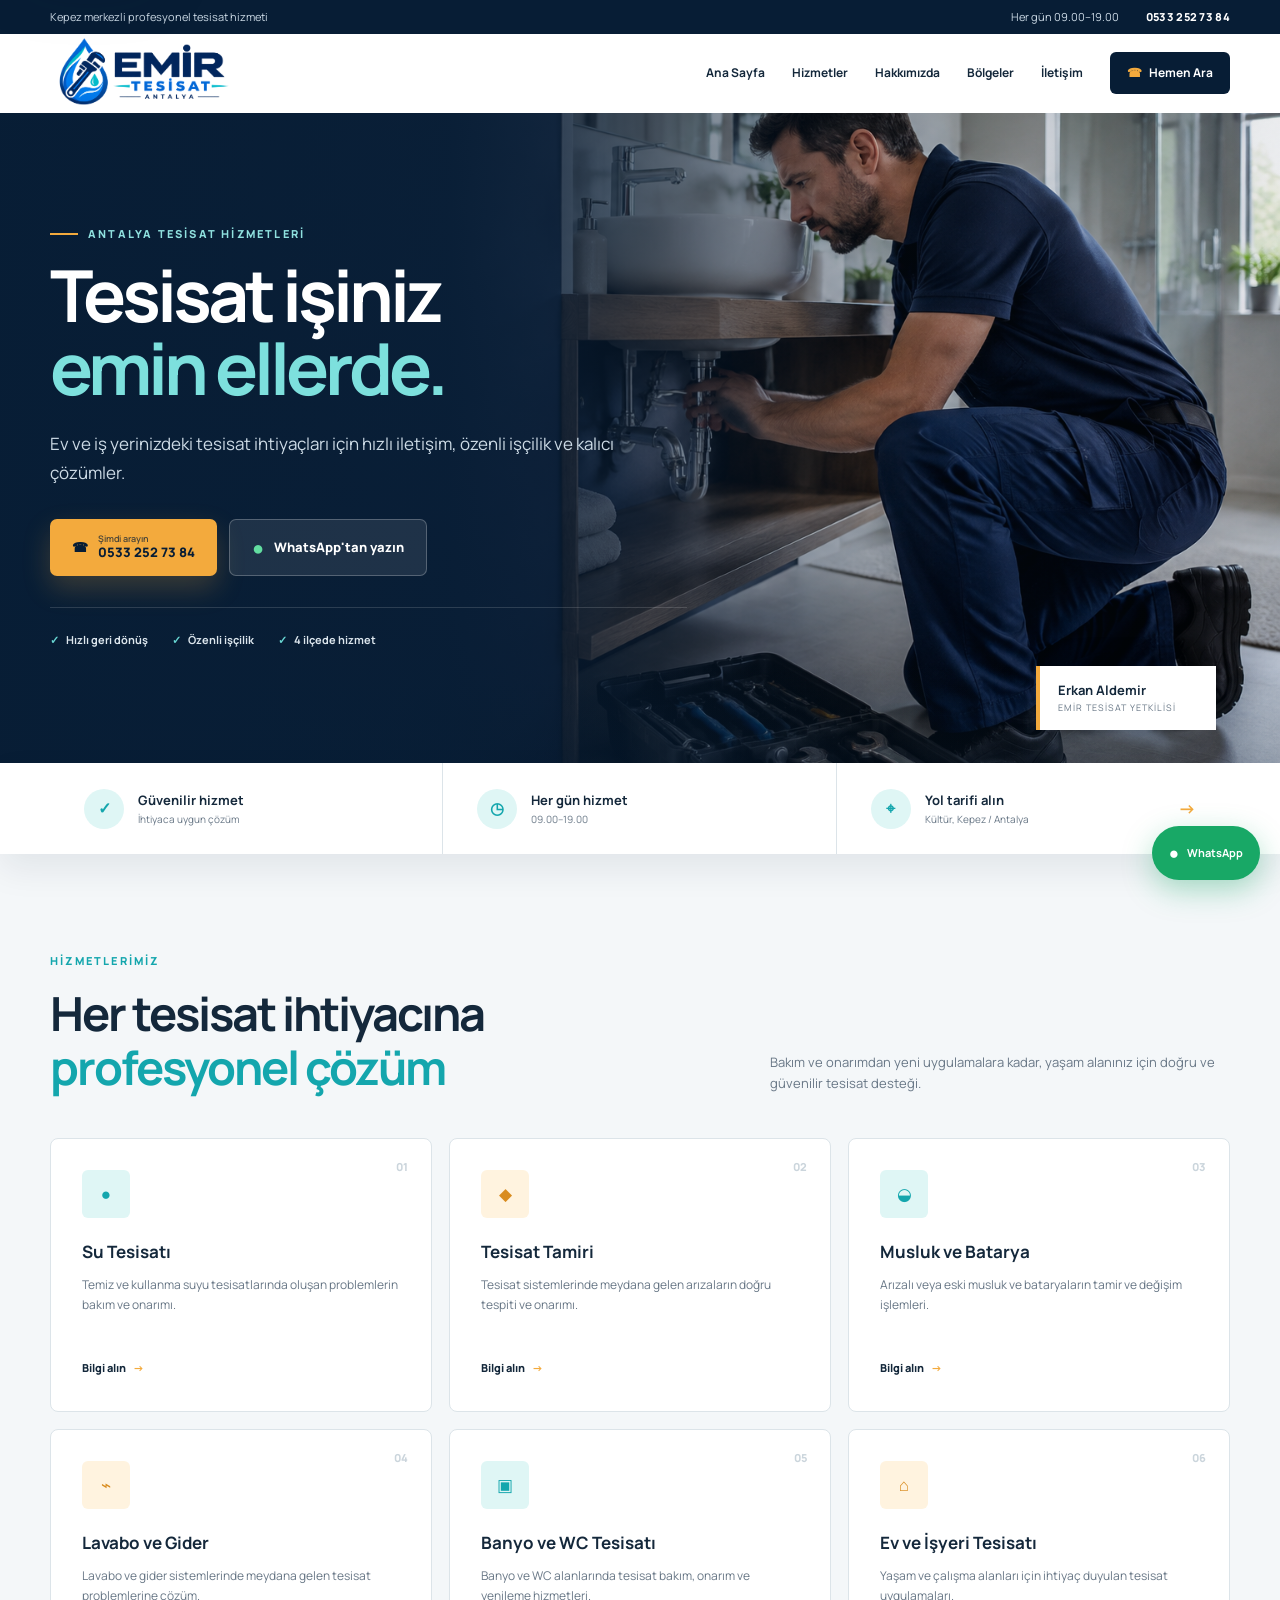
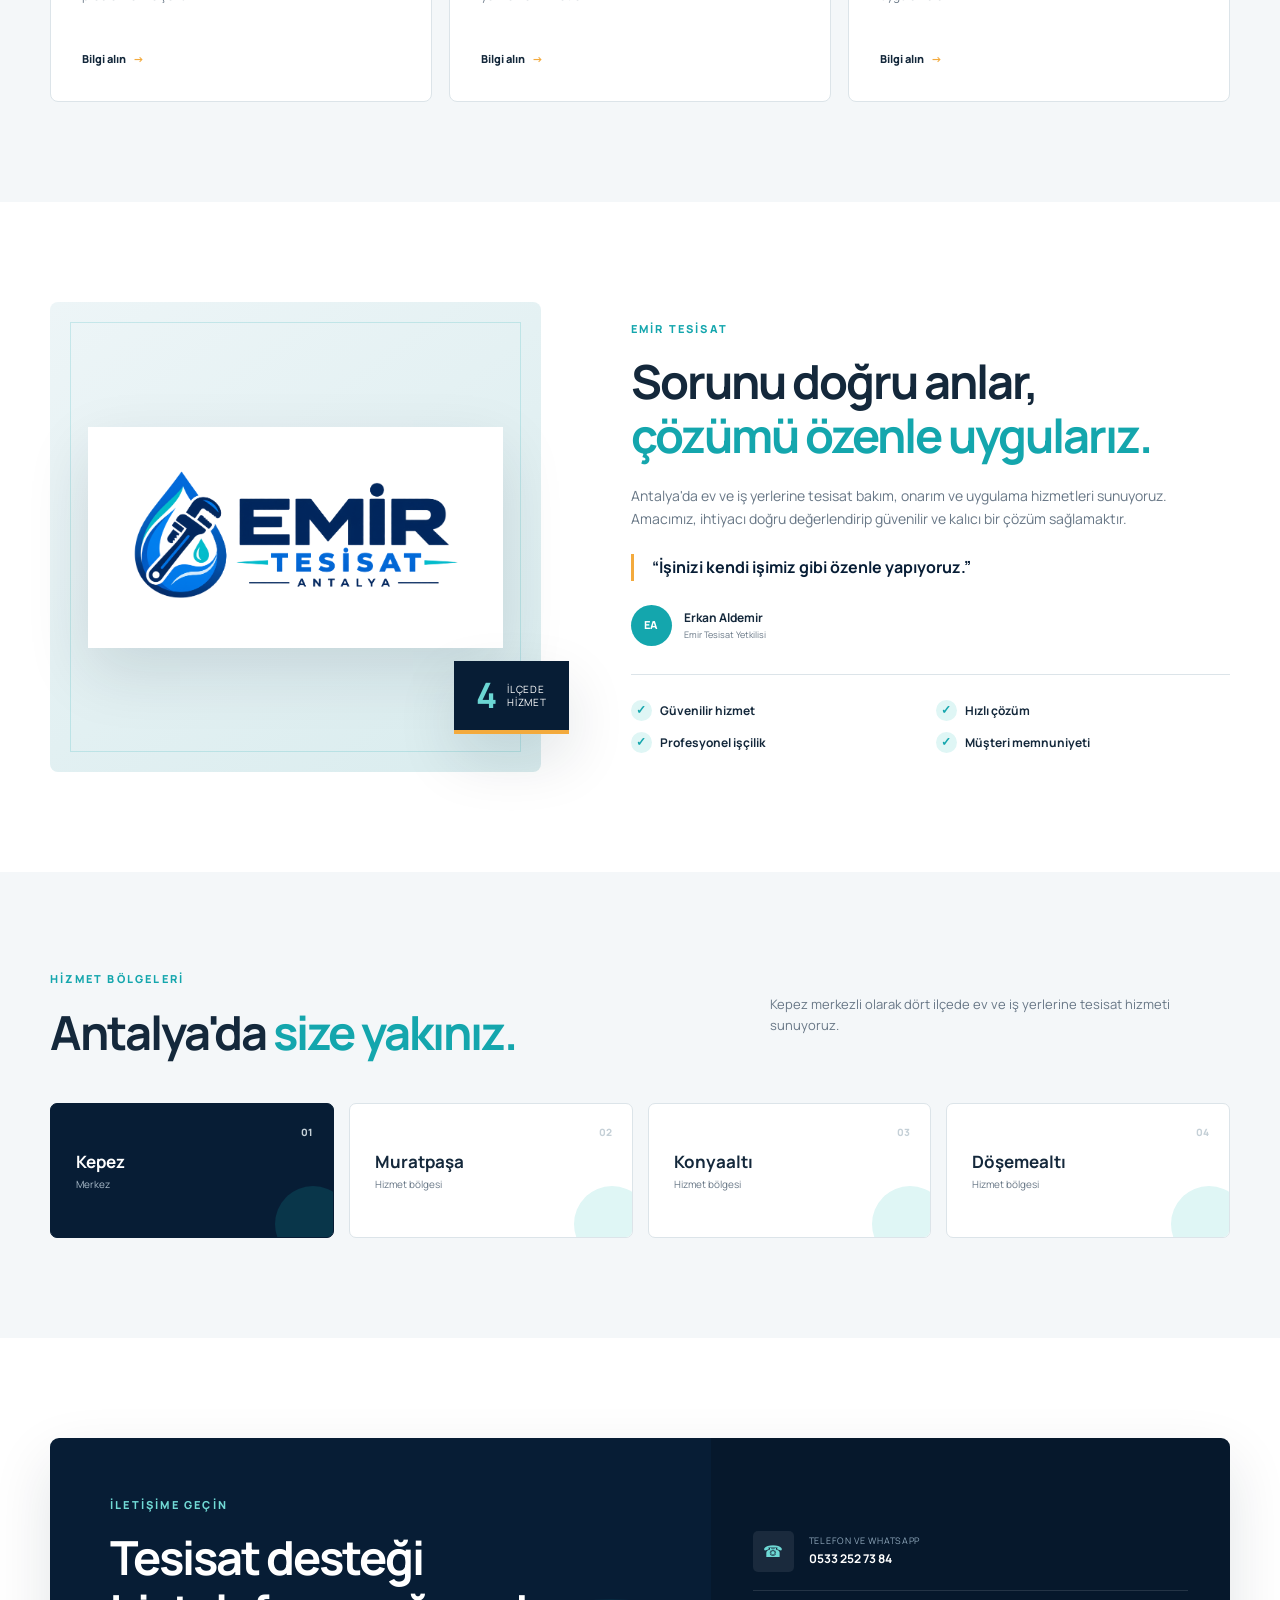
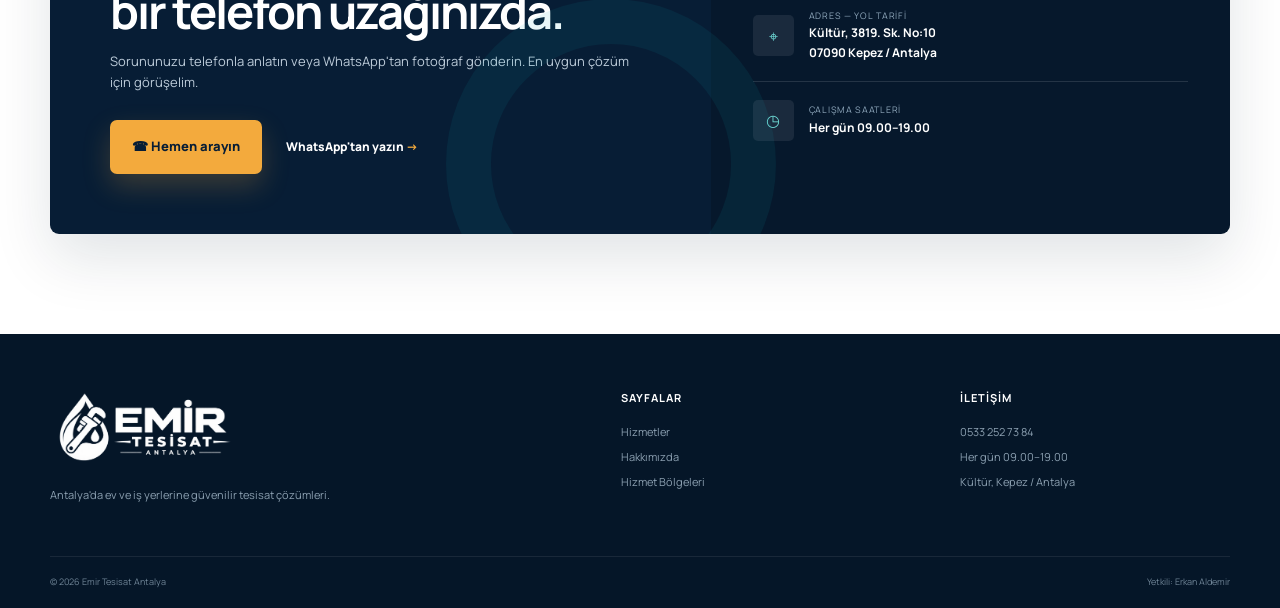
==== index.html @ c70af462 "Emir Tesisat sitesini profesyonel olarak yeniden tasarla" ====
<!doctype html>
<html lang="tr">
<head>
  <meta charset="utf-8">
  <meta name="viewport" content="width=device-width, initial-scale=1">
  <meta name="description" content="Emir Tesisat Antalya; Kepez, Muratpaşa, Konyaaltı ve Döşemealtı'nda su tesisatı, musluk, lavabo, gider, banyo ve WC tesisatı bakım ve onarım hizmetleri sunar.">
  <meta name="author" content="Erkan Aldemir">
  <meta name="theme-color" content="#071d35">
  <meta name="robots" content="index, follow">
  <meta property="og:type" content="website">
  <meta property="og:locale" content="tr_TR">
  <meta property="og:title" content="Emir Tesisat Antalya | Profesyonel Tesisat Hizmeti">
  <meta property="og:description" content="Antalya'da ev ve iş yerleri için güvenilir tesisat bakım ve onarım hizmetleri. Her gün 09.00–19.00.">
  <meta property="og:image" content="assets/emir-tesisat-hero.png">
  <meta property="og:image:alt" content="Lavabo tesisatını kontrol eden profesyonel tesisat ustası">
  <title>Antalya Tesisatçı | Emir Tesisat — Erkan Aldemir</title>
  <link rel="icon" href="assets/emir-tesisat-logo.png" type="image/png">
  <link rel="preconnect" href="https://fonts.googleapis.com">
  <link rel="preconnect" href="https://fonts.gstatic.com" crossorigin>
  <link href="https://fonts.googleapis.com/css2?family=Manrope:wght@400;500;600;700;800&amp;display=swap" rel="stylesheet">
  <link rel="stylesheet" href="style.css">
  <script type="application/ld+json">
  {
    "@context": "https://schema.org",
    "@type": "Plumber",
    "name": "Emir Tesisat Antalya",
    "image": "assets/emir-tesisat-hero.png",
    "description": "Antalya'da ev ve iş yerleri için su tesisatı bakım, onarım ve uygulama hizmetleri.",
    "telephone": "+905332527384",
    "founder": {"@type": "Person", "name": "Erkan Aldemir"},
    "address": {
      "@type": "PostalAddress",
      "streetAddress": "Kültür, 3819. Sk. No:10",
      "postalCode": "07090",
      "addressLocality": "Kepez",
      "addressRegion": "Antalya",
      "addressCountry": "TR"
    },
    "openingHoursSpecification": [{
      "@type": "OpeningHoursSpecification",
      "dayOfWeek": ["Monday", "Tuesday", "Wednesday", "Thursday", "Friday", "Saturday", "Sunday"],
      "opens": "09:00",
      "closes": "19:00"
    }],
    "areaServed": ["Kepez", "Muratpaşa", "Konyaaltı", "Döşemealtı"],
    "priceRange": "₺₺"
  }
  </script>
</head>
<body>
  <a class="skip-link" href="#main-content">Ana içeriğe geç</a>

  <header class="site-header" id="site-header">
    <div class="topbar">
      <div class="container topbar-inner">
        <span>Kepez merkezli profesyonel tesisat hizmeti</span>
        <div><span>Her gün 09.00–19.00</span><a href="tel:+905332527384" aria-label="Emir Tesisat'ı ara: 0533 252 73 84">0533 252 73 84</a></div>
      </div>
    </div>
    <div class="container nav-row">
      <a href="#anasayfa" class="brand" aria-label="Emir Tesisat Antalya ana sayfa">
        <img src="assets/emir-tesisat-logo.png" width="1920" height="800" alt="Emir Tesisat Antalya">
      </a>
      <button class="menu-toggle" type="button" aria-expanded="false" aria-controls="main-menu">
        <span class="sr-only">Menüyü aç</span><i></i><i></i><i></i>
      </button>
      <nav id="main-menu" class="nav" aria-label="Ana menü">
        <a href="#anasayfa">Ana Sayfa</a><a href="#hizmetler">Hizmetler</a><a href="#hakkimizda">Hakkımızda</a><a href="#bolgeler">Bölgeler</a><a href="#iletisim">İletişim</a>
        <a class="nav-cta" href="tel:+905332527384"><span aria-hidden="true">☎</span> Hemen Ara</a>
      </nav>
    </div>
  </header>

  <main id="main-content">
    <section class="hero" id="anasayfa" aria-labelledby="hero-title">
      <div class="hero-media" aria-hidden="true"></div>
      <div class="container hero-inner">
        <div class="hero-copy">
          <p class="eyebrow"><span></span> Antalya tesisat hizmetleri</p>
          <h1 id="hero-title">Tesisat işiniz<br><em>emin ellerde.</em></h1>
          <p class="lead">Ev ve iş yerinizdeki tesisat ihtiyaçları için hızlı iletişim, özenli işçilik ve kalıcı çözümler.</p>
          <div class="hero-actions">
            <a class="button primary" href="tel:+905332527384"><span aria-hidden="true">☎</span><span><small>Şimdi arayın</small>0533 252 73 84</span></a>
            <a class="button secondary" href="https://wa.me/905332527384?text=Merhaba%20Emir%20Tesisat%2C%20hizmet%20almak%20istiyorum." target="_blank" rel="noopener"><span class="wa-mark" aria-hidden="true">●</span> WhatsApp'tan yazın</a>
          </div>
          <ul class="hero-points" aria-label="Hizmet özellikleri"><li>Hızlı geri dönüş</li><li>Özenli işçilik</li><li>4 ilçede hizmet</li></ul>
        </div>
      </div>
      <div class="hero-signature"><strong>Erkan Aldemir</strong><span>Emir Tesisat Yetkilisi</span></div>
    </section>

    <section class="trust-strip" aria-label="Hızlı iletişim bilgileri">
      <div class="container trust-grid">
        <div><span class="info-icon" aria-hidden="true">✓</span><p><strong>Güvenilir hizmet</strong><small>İhtiyaca uygun çözüm</small></p></div>
        <div><span class="info-icon" aria-hidden="true">◷</span><p><strong>Her gün hizmet</strong><small>09.00–19.00</small></p></div>
        <a href="https://www.google.com/maps/dir/?api=1&amp;destination=K%C3%BClt%C3%BCr%2C%203819.%20Sk.%20No%3A10%2C%2007090%20Kepez%2FAntalya" target="_blank" rel="noopener" aria-label="Emir Tesisat için Google Haritalar'da yol tarifi al"><span class="info-icon" aria-hidden="true">⌖</span><p><strong>Yol tarifi alın</strong><small>Kültür, Kepez / Antalya</small></p><b aria-hidden="true">→</b></a>
      </div>
    </section>

    <section class="section services" id="hizmetler" aria-labelledby="services-title">
      <div class="container">
        <div class="section-heading"><div><p class="kicker">Hizmetlerimiz</p><h2 id="services-title">Her tesisat ihtiyacına<br><span>profesyonel çözüm</span></h2></div><p>Bakım ve onarımdan yeni uygulamalara kadar, yaşam alanınız için doğru ve güvenilir tesisat desteği.</p></div>
        <div class="service-grid">
          <article><span class="service-no">01</span><div class="service-icon" aria-hidden="true">●</div><h3>Su Tesisatı</h3><p>Temiz ve kullanma suyu tesisatlarında oluşan problemlerin bakım ve onarımı.</p><a href="tel:+905332527384" aria-label="Su tesisatı için bilgi alın">Bilgi alın <span>→</span></a></article>
          <article><span class="service-no">02</span><div class="service-icon tool" aria-hidden="true">◆</div><h3>Tesisat Tamiri</h3><p>Tesisat sistemlerinde meydana gelen arızaların doğru tespiti ve onarımı.</p><a href="tel:+905332527384" aria-label="Tesisat tamiri için bilgi alın">Bilgi alın <span>→</span></a></article>
          <article><span class="service-no">03</span><div class="service-icon" aria-hidden="true">◒</div><h3>Musluk ve Batarya</h3><p>Arızalı veya eski musluk ve bataryaların tamir ve değişim işlemleri.</p><a href="tel:+905332527384" aria-label="Musluk ve batarya için bilgi alın">Bilgi alın <span>→</span></a></article>
          <article><span class="service-no">04</span><div class="service-icon tool" aria-hidden="true">⌁</div><h3>Lavabo ve Gider</h3><p>Lavabo ve gider sistemlerinde meydana gelen tesisat problemlerine çözüm.</p><a href="tel:+905332527384" aria-label="Lavabo ve gider için bilgi alın">Bilgi alın <span>→</span></a></article>
          <article><span class="service-no">05</span><div class="service-icon" aria-hidden="true">▣</div><h3>Banyo ve WC Tesisatı</h3><p>Banyo ve WC alanlarında tesisat bakım, onarım ve yenileme hizmetleri.</p><a href="tel:+905332527384" aria-label="Banyo ve WC tesisatı için bilgi alın">Bilgi alın <span>→</span></a></article>
          <article><span class="service-no">06</span><div class="service-icon tool" aria-hidden="true">⌂</div><h3>Ev ve İşyeri Tesisatı</h3><p>Yaşam ve çalışma alanları için ihtiyaç duyulan tesisat uygulamaları.</p><a href="tel:+905332527384" aria-label="Ev ve işyeri tesisatı için bilgi alın">Bilgi alın <span>→</span></a></article>
        </div>
      </div>
    </section>

    <section class="section about" id="hakkimizda" aria-labelledby="about-title">
      <div class="container about-grid">
        <div class="about-visual"><div class="logo-panel"><img src="assets/emir-tesisat-logo.png" width="1920" height="800" alt="Emir Tesisat Antalya logosu"></div><div class="experience-card"><strong>4</strong><span>ilçede<br>hizmet</span></div></div>
        <div class="about-copy"><p class="kicker">Emir Tesisat</p><h2 id="about-title">Sorunu doğru anlar,<br><span>çözümü özenle uygularız.</span></h2><p>Antalya'da ev ve iş yerlerine tesisat bakım, onarım ve uygulama hizmetleri sunuyoruz. Amacımız, ihtiyacı doğru değerlendirip güvenilir ve kalıcı bir çözüm sağlamaktır.</p><blockquote>“İşinizi kendi işimiz gibi özenle yapıyoruz.”</blockquote><div class="owner"><span>EA</span><p><strong>Erkan Aldemir</strong><small>Emir Tesisat Yetkilisi</small></p></div><ul class="check-list"><li>Güvenilir hizmet</li><li>Hızlı çözüm</li><li>Profesyonel işçilik</li><li>Müşteri memnuniyeti</li></ul></div>
      </div>
    </section>

    <section class="section regions" id="bolgeler" aria-labelledby="regions-title">
      <div class="container">
        <div class="section-heading compact"><div><p class="kicker">Hizmet bölgeleri</p><h2 id="regions-title">Antalya'da <span>size yakınız.</span></h2></div><p>Kepez merkezli olarak dört ilçede ev ve iş yerlerine tesisat hizmeti sunuyoruz.</p></div>
        <div class="region-grid"><div><span>01</span><strong>Kepez</strong><small>Merkez</small></div><div><span>02</span><strong>Muratpaşa</strong><small>Hizmet bölgesi</small></div><div><span>03</span><strong>Konyaaltı</strong><small>Hizmet bölgesi</small></div><div><span>04</span><strong>Döşemealtı</strong><small>Hizmet bölgesi</small></div></div>
      </div>
    </section>

    <section class="section contact" id="iletisim" aria-labelledby="contact-title">
      <div class="container contact-box">
        <div class="contact-copy"><p class="kicker">İletişime geçin</p><h2 id="contact-title">Tesisat desteği<br>bir telefon uzağınızda.</h2><p>Sorununuzu telefonla anlatın veya WhatsApp'tan fotoğraf gönderin. En uygun çözüm için görüşelim.</p><div class="contact-actions"><a class="button primary" href="tel:+905332527384">☎ Hemen arayın</a><a class="text-link" href="https://wa.me/905332527384?text=Merhaba%20Emir%20Tesisat%2C%20hizmet%20almak%20istiyorum." target="_blank" rel="noopener">WhatsApp'tan yazın <span>→</span></a></div></div>
        <address class="contact-list">
          <a href="tel:+905332527384"><i aria-hidden="true">☎</i><span><small>Telefon ve WhatsApp</small><strong>0533 252 73 84</strong></span></a>
          <a href="https://www.google.com/maps/dir/?api=1&amp;destination=K%C3%BClt%C3%BCr%2C%203819.%20Sk.%20No%3A10%2C%2007090%20Kepez%2FAntalya" target="_blank" rel="noopener"><i aria-hidden="true">⌖</i><span><small>Adres — yol tarifi</small><strong>Kültür, 3819. Sk. No:10<br>07090 Kepez / Antalya</strong></span></a>
          <div><i aria-hidden="true">◷</i><span><small>Çalışma saatleri</small><strong>Her gün 09.00–19.00</strong></span></div>
        </address>
      </div>
    </section>
  </main>

  <footer>
    <div class="container footer-grid"><div class="footer-brand"><img src="assets/emir-tesisat-logo.png" width="1920" height="800" alt="Emir Tesisat Antalya"><p>Antalya'da ev ve iş yerlerine güvenilir tesisat çözümleri.</p></div><div><h2>Sayfalar</h2><a href="#hizmetler">Hizmetler</a><a href="#hakkimizda">Hakkımızda</a><a href="#bolgeler">Hizmet Bölgeleri</a></div><div><h2>İletişim</h2><a href="tel:+905332527384">0533 252 73 84</a><span>Her gün 09.00–19.00</span><a href="https://www.google.com/maps/dir/?api=1&amp;destination=K%C3%BClt%C3%BCr%2C%203819.%20Sk.%20No%3A10%2C%2007090%20Kepez%2FAntalya" target="_blank" rel="noopener">Kültür, Kepez / Antalya</a></div></div>
    <div class="container copyright"><span>© <span id="current-year">2026</span> Emir Tesisat Antalya</span><span>Yetkili: Erkan Aldemir</span></div>
  </footer>
  <a class="float-wa" href="https://wa.me/905332527384?text=Merhaba%20Emir%20Tesisat%2C%20hizmet%20almak%20istiyorum." target="_blank" rel="noopener" aria-label="WhatsApp ile iletişime geç"><span aria-hidden="true">●</span><b>WhatsApp</b></a>
  <script src="script.js" defer></script>
</body>
</html>
---- style.css ----
:root{--navy:#071d35;--navy-2:#0b2948;--teal:#14a6ad;--teal-light:#dff6f5;--amber:#f3aa3d;--green:#18a866;--ink:#14283b;--muted:#687786;--soft:#f4f7f9;--line:#dce4e9;--white:#fff;--shadow:0 24px 60px rgba(7,29,53,.12)}
*{box-sizing:border-box}html{scroll-behavior:smooth;scroll-padding-top:110px}body{margin:0;color:var(--ink);background:var(--white);font-family:Manrope,Arial,sans-serif;line-height:1.65;-webkit-font-smoothing:antialiased}a{color:inherit;text-decoration:none}img{display:block;max-width:100%}button{font:inherit}.container{width:min(1180px,calc(100% - 40px));margin-inline:auto}.sr-only{position:absolute;width:1px;height:1px;padding:0;margin:-1px;clip:rect(0,0,0,0);overflow:hidden;white-space:nowrap;border:0}.skip-link{position:fixed;top:-80px;left:16px;z-index:9999;padding:11px 17px;color:var(--navy);background:#fff;border-radius:6px;box-shadow:var(--shadow)}.skip-link:focus{top:16px}:focus-visible{outline:3px solid var(--amber);outline-offset:3px;border-radius:4px}
.site-header{position:sticky;top:0;z-index:1000;background:rgba(255,255,255,.98);border-bottom:1px solid transparent;transition:.2s}.site-header.scrolled{border-color:var(--line);box-shadow:0 8px 30px rgba(7,29,53,.08)}.topbar{height:34px;color:#ccdae6;background:var(--navy);font-size:11px}.topbar-inner,.topbar-inner>div{height:100%;display:flex;align-items:center;justify-content:space-between}.topbar-inner>div{gap:27px}.topbar a{color:#fff;font-weight:800;letter-spacing:.3px}.nav-row{height:78px;display:flex;align-items:center;justify-content:space-between}.brand{display:block}.brand img{width:188px;height:auto}.nav{display:flex;align-items:center;gap:27px}.nav a{font-size:12px;font-weight:700;transition:color .2s}.nav a:hover{color:var(--teal)}.nav-cta{display:flex;align-items:center;gap:7px;padding:11px 17px;color:#fff!important;background:var(--navy);border-radius:6px}.nav-cta span{color:var(--amber)}.menu-toggle{display:none;width:44px;height:44px;padding:9px;border:0;background:transparent}.menu-toggle i{display:block;width:25px;height:2px;margin:6px auto;background:var(--navy);transition:.25s}
.hero{position:relative;min-height:650px;overflow:hidden;color:#fff;background:var(--navy)}.hero-media{position:absolute;inset:0;background-image:linear-gradient(90deg,rgba(7,29,53,.98) 0%,rgba(7,29,53,.93) 35%,rgba(7,29,53,.23) 68%,rgba(7,29,53,.08) 100%),url('assets/emir-tesisat-hero.png');background-position:center;background-size:cover}.hero:after{content:"";position:absolute;inset:auto 0 0;height:100px;background:linear-gradient(transparent,rgba(7,29,53,.25));pointer-events:none}.hero-inner{position:relative;z-index:1;min-height:650px;display:flex;align-items:center}.hero-copy{width:54%;padding:65px 0}.eyebrow,.kicker{margin:0 0 18px;color:var(--teal);font-size:11px;line-height:1.3;letter-spacing:2.2px;text-transform:uppercase;font-weight:800}.eyebrow{display:flex;align-items:center;color:#8fe1df}.eyebrow span{width:28px;height:2px;margin-right:10px;background:var(--amber)}.hero h1{margin:0;font-size:clamp(48px,5.6vw,76px);line-height:1.02;letter-spacing:-4px}.hero h1 em{color:#7de0dd;font-style:normal}.lead{max-width:580px;margin:25px 0 31px;color:#ccdae5;font-size:17px;line-height:1.7}.hero-actions{display:flex;gap:12px;flex-wrap:wrap}.button{display:inline-flex;min-height:54px;align-items:center;justify-content:center;gap:10px;padding:11px 22px;border-radius:7px;font-size:13px;font-weight:800;transition:transform .2s,box-shadow .2s}.button:hover{transform:translateY(-2px)}.button.primary{color:var(--navy);background:var(--amber);box-shadow:0 12px 28px rgba(243,170,61,.22)}.button.primary>span:last-child{display:flex;align-items:flex-start;flex-direction:column;line-height:1.2}.button small{font-size:9px;font-weight:600;opacity:.72}.secondary{color:#fff;background:rgba(255,255,255,.09);border:1px solid rgba(255,255,255,.24)}.wa-mark{color:#62dda0;font-size:20px}.hero-points{display:flex;gap:24px;flex-wrap:wrap;margin:31px 0 0;padding:23px 0 0;border-top:1px solid rgba(255,255,255,.14);list-style:none}.hero-points li{color:#dce6ed;font-size:11px;font-weight:700}.hero-points li:before{content:"✓";margin-right:7px;color:#69d9d5}.hero-signature{position:absolute;right:clamp(20px,5vw,80px);bottom:33px;z-index:2;display:flex;flex-direction:column;min-width:180px;padding:14px 18px;color:var(--ink);background:#fff;border-left:4px solid var(--amber);box-shadow:var(--shadow)}.hero-signature strong{font-size:13px}.hero-signature span{color:var(--muted);font-size:9px;text-transform:uppercase;letter-spacing:1px}
.trust-strip{position:relative;z-index:3;background:#fff;box-shadow:0 15px 35px rgba(7,29,53,.08)}.trust-grid{display:grid;grid-template-columns:repeat(3,1fr)}.trust-grid>div,.trust-grid>a{display:flex;min-height:91px;align-items:center;gap:14px;padding:18px 34px;border-right:1px solid var(--line)}.trust-grid>:last-child{border:0}.info-icon{display:grid;width:40px;height:40px;place-items:center;flex:0 0 auto;color:var(--teal);background:var(--teal-light);border-radius:50%;font-weight:800}.trust-grid p{display:flex;flex:1;flex-direction:column;margin:0}.trust-grid strong{font-size:13px}.trust-grid small{color:var(--muted);font-size:10px}.trust-grid>a>b{color:var(--amber);font-size:18px}.trust-grid>a:hover strong{color:var(--teal)}
.section{padding:100px 0}.services,.regions{background:var(--soft)}.section-heading{display:flex;align-items:end;justify-content:space-between;gap:50px;margin-bottom:44px}.section-heading h2,.about h2,.contact h2{margin:0;font-size:clamp(32px,4vw,47px);line-height:1.15;letter-spacing:-2px}.section-heading h2 span,.about h2 span{color:var(--teal)}.section-heading>p{max-width:460px;margin:0;color:var(--muted);font-size:13px}.service-grid{display:grid;grid-template-columns:repeat(3,1fr);gap:17px}.service-grid article{position:relative;padding:31px;background:#fff;border:1px solid var(--line);border-radius:8px;transition:.25s}.service-grid article:after{content:"";position:absolute;bottom:-1px;left:30px;width:0;height:3px;background:var(--teal);transition:.25s}.service-grid article:hover{transform:translateY(-4px);border-color:transparent;box-shadow:var(--shadow)}.service-grid article:hover:after{width:55px}.service-no{position:absolute;top:19px;right:23px;color:#cbd5dc;font-size:11px;font-weight:800}.service-icon{display:grid;width:48px;height:48px;margin-bottom:20px;place-items:center;color:var(--teal);background:var(--teal-light);border-radius:6px;font-size:17px}.service-icon.tool{color:#d98c1f;background:#fff3df}.service-grid h3{margin:0 0 9px;font-size:17px}.service-grid p{min-height:66px;margin:0;color:var(--muted);font-size:12px}.service-grid a{display:inline-block;margin-top:18px;font-size:11px;font-weight:800}.service-grid a span{margin-left:5px;color:var(--amber)}
.about-grid{display:grid;grid-template-columns:.9fr 1.1fr;gap:90px;align-items:center}.about-visual{position:relative;min-height:470px;padding:38px;display:flex;align-items:center;background:linear-gradient(145deg,#edf5f7,#d9ecee);border-radius:8px}.about-visual:before{content:"";position:absolute;inset:20px;border:1px solid rgba(20,166,173,.18)}.logo-panel{position:relative;z-index:1;padding:36px 28px;background:#fff;box-shadow:var(--shadow)}.logo-panel img{width:100%;height:auto}.experience-card{position:absolute;right:-28px;bottom:38px;z-index:2;display:flex;align-items:center;gap:10px;padding:17px 22px;color:#fff;background:var(--navy);border-bottom:4px solid var(--amber);box-shadow:var(--shadow)}.experience-card strong{color:#6bd6d3;font-size:35px;line-height:1}.experience-card span{font-size:10px;line-height:1.3;text-transform:uppercase;letter-spacing:.7px}.about-copy>p:not(.kicker){margin:22px 0;color:var(--muted);font-size:14px}.about-copy blockquote{margin:24px 0;padding:0 0 0 18px;color:var(--navy);border-left:3px solid var(--amber);font-size:16px;font-weight:700}.owner{display:flex;align-items:center;gap:12px}.owner>span{display:grid;width:41px;height:41px;place-items:center;color:#fff;background:var(--teal);border-radius:50%;font-size:11px;font-weight:800}.owner p{display:flex;flex-direction:column;margin:0}.owner strong{font-size:12px}.owner small{color:var(--muted);font-size:9px}.check-list{display:grid;grid-template-columns:1fr 1fr;gap:11px;margin:28px 0 0;padding:25px 0 0;border-top:1px solid var(--line);list-style:none}.check-list li{font-size:12px;font-weight:700}.check-list li:before{content:"✓";display:inline-grid;width:21px;height:21px;margin-right:8px;place-items:center;color:var(--teal);background:var(--teal-light);border-radius:50%}
.section-heading.compact{align-items:center}.region-grid{display:grid;grid-template-columns:repeat(4,1fr);gap:15px}.region-grid div{position:relative;display:flex;min-height:135px;justify-content:center;flex-direction:column;padding:25px;background:#fff;border:1px solid var(--line);border-radius:7px;overflow:hidden}.region-grid div:after{content:"";position:absolute;right:-18px;bottom:-25px;width:76px;height:76px;background:var(--teal-light);border-radius:50%}.region-grid span{position:absolute;top:20px;right:20px;color:#c5d0d7;font-size:10px;font-weight:800}.region-grid strong{font-size:17px}.region-grid small{color:var(--muted);font-size:10px}.region-grid div:first-child{color:#fff;background:var(--navy);border-color:var(--navy)}.region-grid div:first-child small{color:#aabccb}.region-grid div:first-child:after{background:rgba(20,166,173,.18)}
.contact{background:#fff}.contact-box{display:grid;grid-template-columns:1.12fr .88fr;overflow:hidden;padding:0;color:#fff;background:var(--navy);border-radius:9px;box-shadow:var(--shadow)}.contact-copy{position:relative;padding:60px}.contact-copy:after{content:"";position:absolute;right:-65px;bottom:-95px;width:240px;height:240px;border:45px solid rgba(20,166,173,.09);border-radius:50%}.contact-copy .kicker{color:#71d9d5}.contact-copy>p:not(.kicker){max-width:565px;color:#bdccda;font-size:13px}.contact-actions{position:relative;z-index:1;display:flex;align-items:center;gap:24px;margin-top:26px}.text-link{color:#fff;font-size:12px;font-weight:800}.text-link span{color:var(--amber)}.contact-list{display:flex;justify-content:center;flex-direction:column;margin:0;padding:35px 42px;background:rgba(0,0,0,.17);font-style:normal}.contact-list>a,.contact-list>div{display:flex;align-items:center;gap:15px;padding:18px 0;border-bottom:1px solid rgba(255,255,255,.12)}.contact-list>*:last-child{border:0}.contact-list i{display:grid;width:41px;height:41px;place-items:center;flex:0 0 auto;color:#6ed9d5;background:rgba(255,255,255,.08);border-radius:5px;font-style:normal}.contact-list span{display:flex;flex-direction:column}.contact-list small{color:#8fa7bb;font-size:9px;text-transform:uppercase;letter-spacing:.7px}.contact-list strong{font-size:12px}
footer{padding-top:55px;color:#fff;background:#051628}.footer-grid{display:grid;grid-template-columns:1.3fr .7fr .7fr;gap:70px;padding-bottom:41px}.footer-brand img{width:190px;height:auto;filter:brightness(0) invert(1)}.footer-brand p{max-width:310px;color:#8ca0b1;font-size:11px}.footer-grid>div{display:flex;align-items:flex-start;flex-direction:column;gap:7px}.footer-grid h2{margin:0 0 9px;color:#fff;font-size:11px;text-transform:uppercase;letter-spacing:1px}.footer-grid a,.footer-grid span{color:#8ca0b1;font-size:11px}.footer-grid a:hover{color:#fff}.copyright{display:flex;justify-content:space-between;padding-block:18px;border-top:1px solid rgba(255,255,255,.08);color:#6f8496;font-size:9px}.float-wa{position:fixed;right:20px;bottom:20px;z-index:900;display:flex;align-items:center;gap:8px;padding:13px 17px;color:#fff;background:var(--green);border-radius:50px;box-shadow:0 10px 30px rgba(24,168,102,.35);font-size:11px}.float-wa span{font-size:17px}
@media(max-width:980px){.nav{gap:15px}.nav a{font-size:10px}.hero-copy{width:64%}.service-grid{grid-template-columns:repeat(2,1fr)}.about-grid{gap:55px}.contact-copy{padding:45px}.footer-grid{gap:35px}}
@media(max-width:760px){html{scroll-padding-top:70px}.container{width:min(100% - 28px,1180px)}body.menu-open{overflow:hidden}.topbar{display:none}.nav-row{height:70px}.brand img{width:165px}.menu-toggle{display:block;position:relative;z-index:2}.menu-toggle.active i:nth-of-type(1){transform:translateY(8px) rotate(45deg)}.menu-toggle.active i:nth-of-type(2){opacity:0}.menu-toggle.active i:nth-of-type(3){transform:translateY(-8px) rotate(-45deg)}.nav{position:fixed;top:70px;left:0;right:0;display:flex;align-items:stretch;flex-direction:column;gap:0;padding:10px 20px 24px;background:#fff;box-shadow:0 15px 30px rgba(7,29,53,.16);transform:translateY(-130%);opacity:0;visibility:hidden;transition:.25s}.nav.open{transform:none;opacity:1;visibility:visible}.nav a{padding:13px 5px;border-bottom:1px solid var(--line);font-size:13px}.nav-cta{justify-content:center;margin-top:10px;border:0!important}.hero,.hero-inner{min-height:700px}.hero-media{background-image:linear-gradient(180deg,rgba(7,29,53,.98) 0%,rgba(7,29,53,.91) 48%,rgba(7,29,53,.25) 78%,rgba(7,29,53,.45) 100%),url('assets/emir-tesisat-hero.png');background-position:65% center}.hero-inner{align-items:flex-start}.hero-copy{width:100%;padding-top:67px}.hero h1{font-size:49px}.lead{max-width:520px}.hero-signature{right:14px;bottom:20px}.trust-grid{grid-template-columns:1fr}.trust-grid>div,.trust-grid>a{min-height:76px;padding:14px 18px;border-right:0;border-bottom:1px solid var(--line)}.section{padding:76px 0}.section-heading{display:block}.section-heading>p{margin-top:18px}.about-grid{grid-template-columns:1fr}.about-visual{min-height:350px}.experience-card{right:-5px}.contact-box{grid-template-columns:1fr}.contact-list{padding:24px 30px}.footer-grid{grid-template-columns:1fr;gap:27px}}
@media(max-width:480px){.hero,.hero-inner{min-height:735px}.hero-copy{padding-top:52px}.hero h1{font-size:42px;letter-spacing:-2.5px}.lead{font-size:14px}.hero-actions{flex-direction:column}.hero-actions .button{width:100%}.hero-points{gap:10px 15px}.hero-signature{min-width:155px}.section-heading h2,.about h2,.contact h2{font-size:31px;letter-spacing:-1.3px}.service-grid,.region-grid,.check-list{grid-template-columns:1fr}.service-grid p{min-height:0}.about-visual{min-height:290px;padding:27px}.logo-panel{padding:25px 20px}.contact-copy{padding:38px 25px}.contact-actions{align-items:stretch;flex-direction:column;gap:15px}.contact-list{padding:18px 25px}.copyright{gap:8px;flex-direction:column}.float-wa{width:54px;height:54px;padding:0;justify-content:center}.float-wa b{display:none}}
@media(prefers-reduced-motion:reduce){html{scroll-behavior:auto}*,*:before,*:after{transition:none!important}}
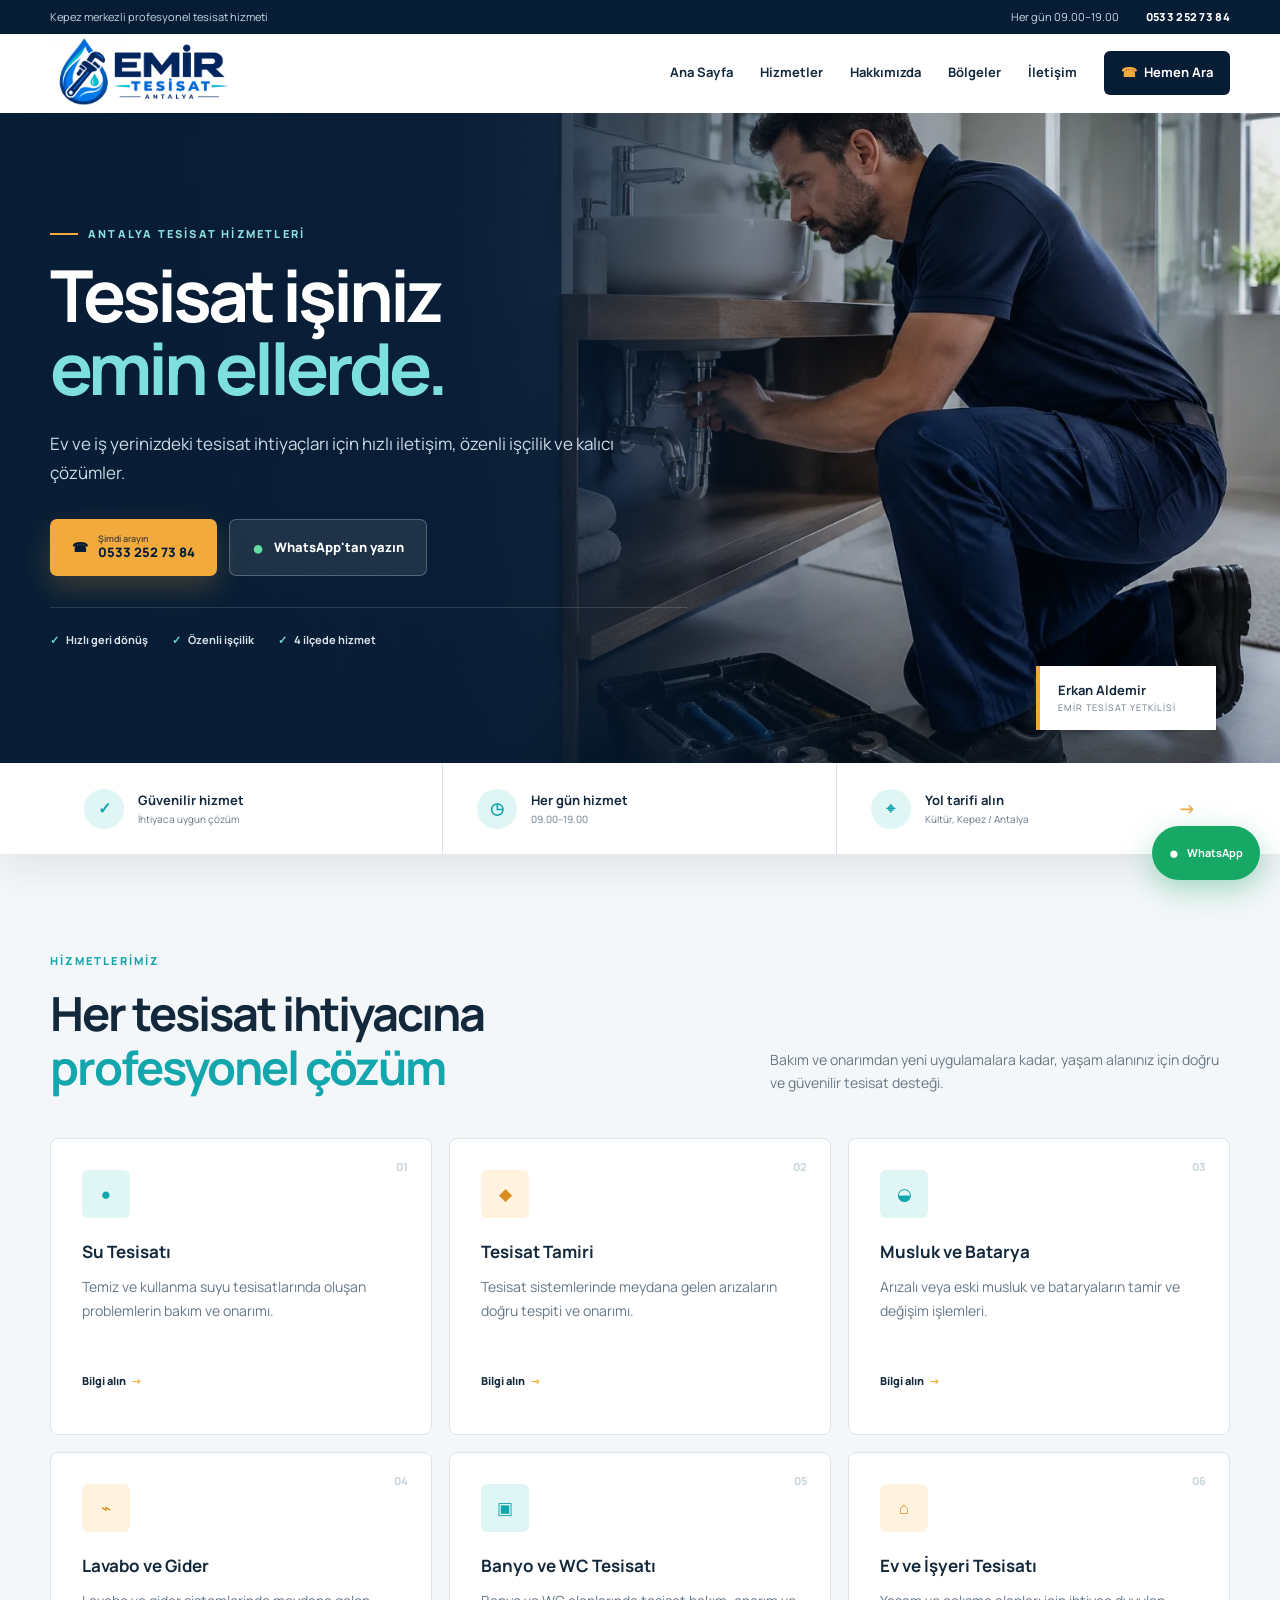
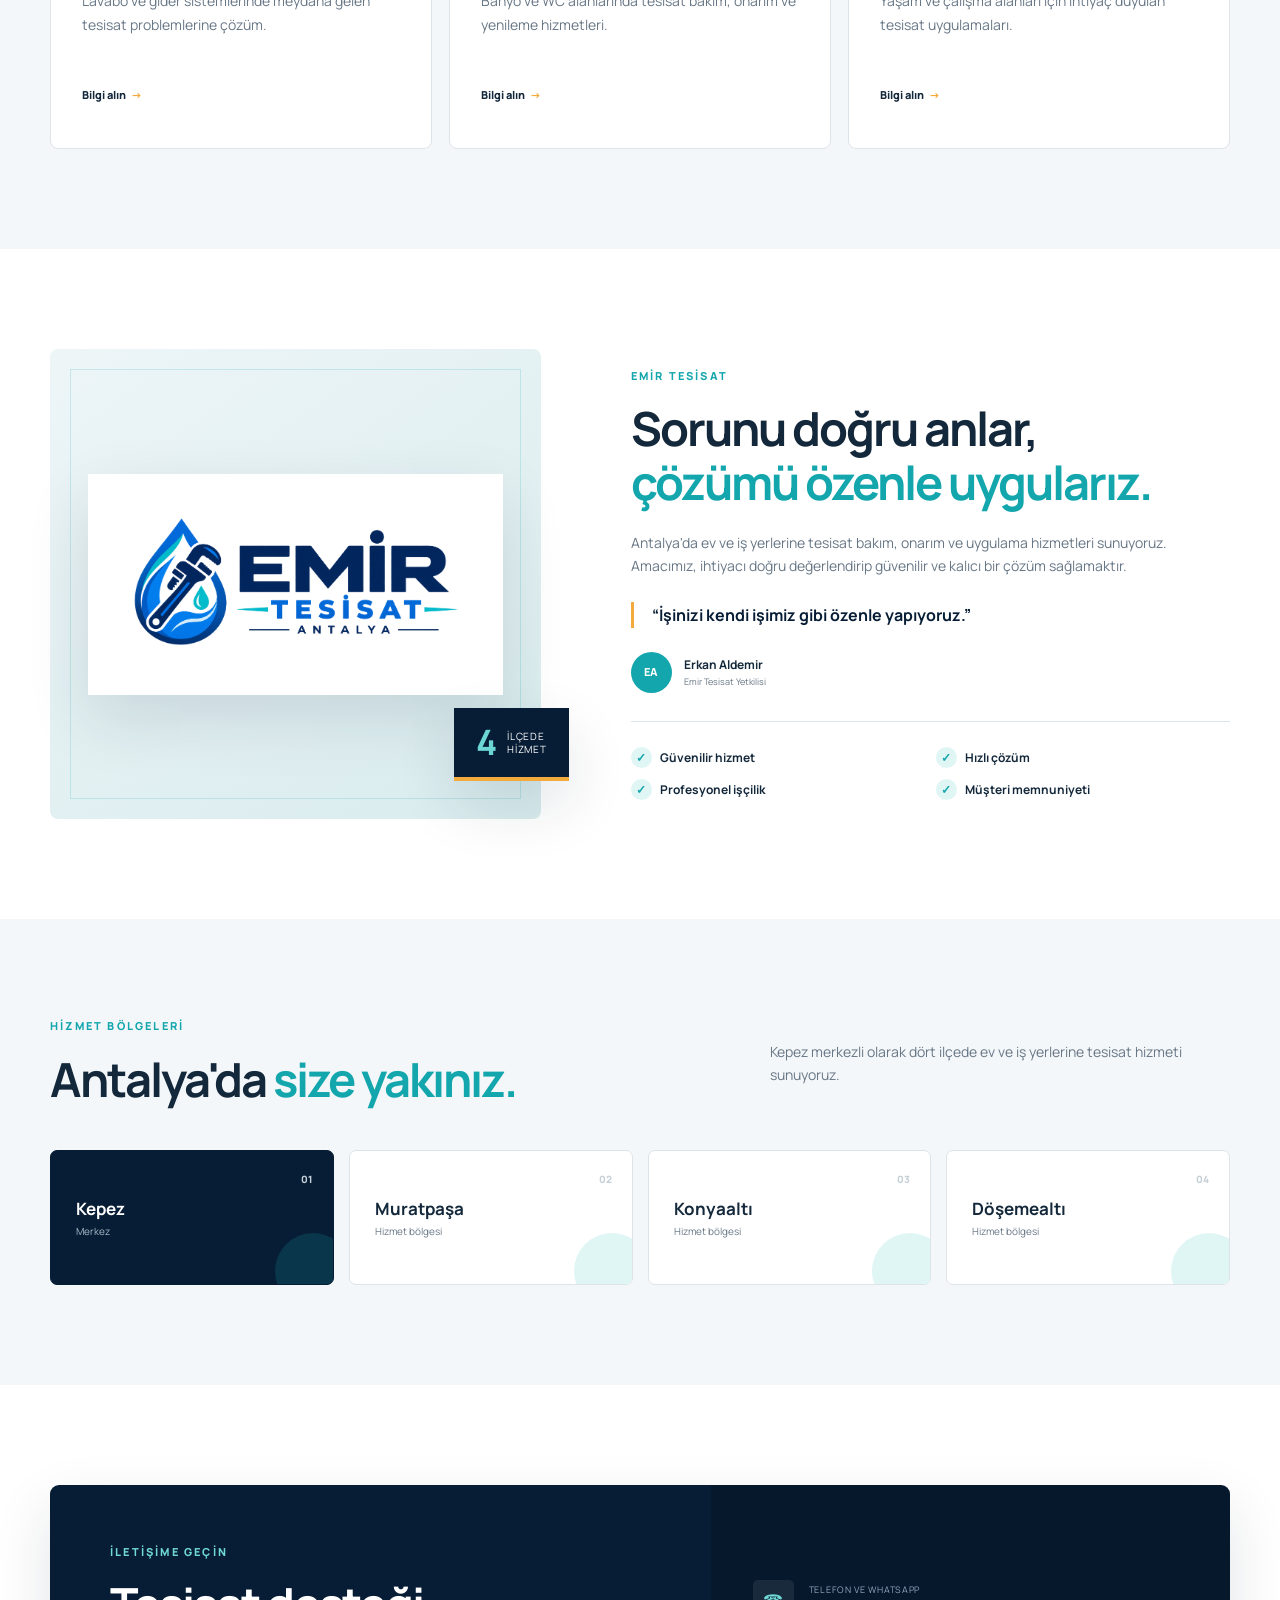
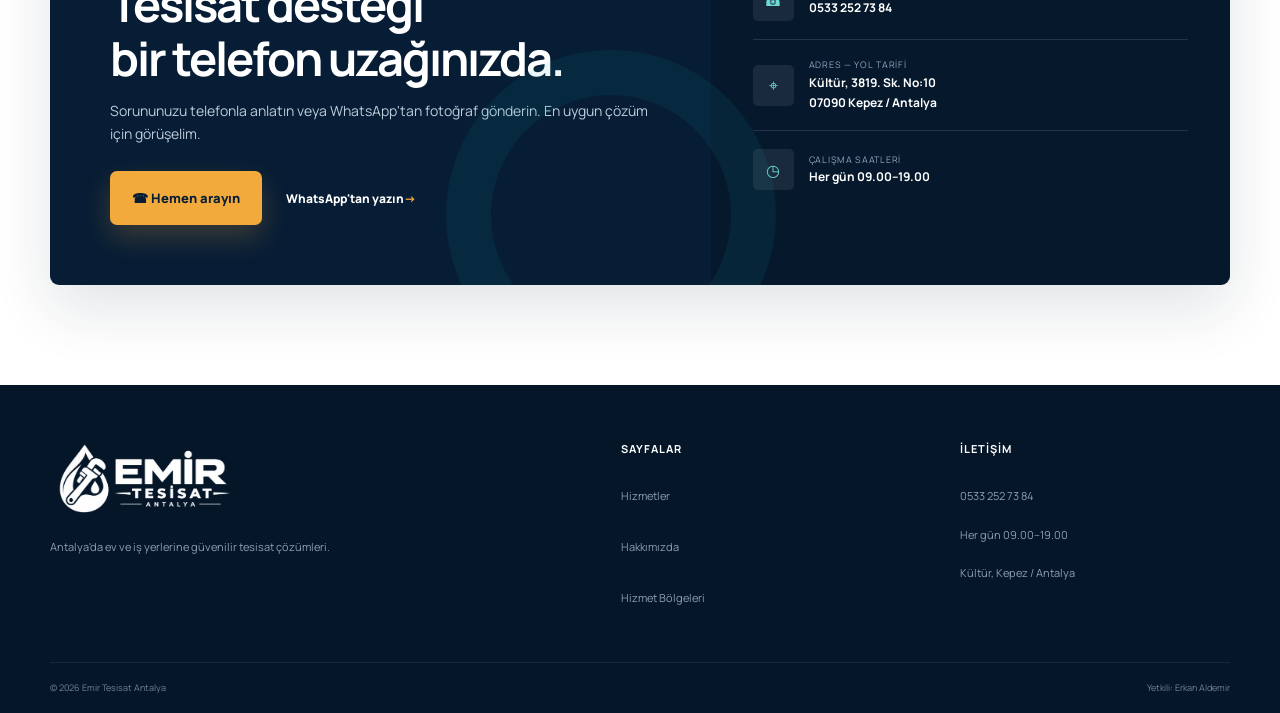
==== commit 1ddc1f26: "SEO, mobil uyumluluk ve performansı iyileştir" ====
--- a/index.html
+++ b/index.html
@@ -7,14 +7,22 @@
   <meta name="author" content="Erkan Aldemir">
   <meta name="theme-color" content="#071d35">
   <meta name="robots" content="index, follow">
+  <link rel="canonical" href="https://emirtesisatantalya.com/">
   <meta property="og:type" content="website">
   <meta property="og:locale" content="tr_TR">
+  <meta property="og:site_name" content="Emir Tesisat Antalya">
+  <meta property="og:url" content="https://emirtesisatantalya.com/">
   <meta property="og:title" content="Emir Tesisat Antalya | Profesyonel Tesisat Hizmeti">
   <meta property="og:description" content="Antalya'da ev ve iş yerleri için güvenilir tesisat bakım ve onarım hizmetleri. Her gün 09.00–19.00.">
-  <meta property="og:image" content="assets/emir-tesisat-hero.png">
+  <meta property="og:image" content="https://emirtesisatantalya.com/assets/emir-tesisat-hero.png">
   <meta property="og:image:alt" content="Lavabo tesisatını kontrol eden profesyonel tesisat ustası">
+  <meta name="twitter:card" content="summary_large_image">
+  <meta name="twitter:title" content="Emir Tesisat Antalya | Profesyonel Tesisat Hizmeti">
+  <meta name="twitter:description" content="Antalya'da ev ve iş yerleri için güvenilir tesisat bakım ve onarım hizmetleri. Her gün 09.00–19.00.">
+  <meta name="twitter:image" content="https://emirtesisatantalya.com/assets/emir-tesisat-hero.png">
   <title>Antalya Tesisatçı | Emir Tesisat — Erkan Aldemir</title>
   <link rel="icon" href="assets/emir-tesisat-logo.png" type="image/png">
+  <link rel="preload" as="image" href="assets/emir-tesisat-hero.webp" type="image/webp" fetchpriority="high">
   <link rel="preconnect" href="https://fonts.googleapis.com">
   <link rel="preconnect" href="https://fonts.gstatic.com" crossorigin>
   <link href="https://fonts.googleapis.com/css2?family=Manrope:wght@400;500;600;700;800&amp;display=swap" rel="stylesheet">
@@ -23,10 +31,18 @@
   {
     "@context": "https://schema.org",
     "@type": "Plumber",
+    "@id": "https://emirtesisatantalya.com/#business",
     "name": "Emir Tesisat Antalya",
-    "image": "assets/emir-tesisat-hero.png",
+    "url": "https://emirtesisatantalya.com/",
+    "image": "https://emirtesisatantalya.com/assets/emir-tesisat-hero.png",
     "description": "Antalya'da ev ve iş yerleri için su tesisatı bakım, onarım ve uygulama hizmetleri.",
     "telephone": "+905332527384",
+    "contactPoint": {
+      "@type": "ContactPoint",
+      "telephone": "+905332527384",
+      "contactType": "customer service",
+      "availableLanguage": "Turkish"
+    },
     "founder": {"@type": "Person", "name": "Erkan Aldemir"},
     "address": {
       "@type": "PostalAddress",
@@ -43,6 +59,17 @@
       "closes": "19:00"
     }],
     "areaServed": ["Kepez", "Muratpaşa", "Konyaaltı", "Döşemealtı"],
+    "hasOfferCatalog": {
+      "@type": "OfferCatalog",
+      "name": "Tesisat hizmetleri",
+      "itemListElement": [
+        {"@type": "Offer", "itemOffered": {"@type": "Service", "name": "Su tesisatı"}},
+        {"@type": "Offer", "itemOffered": {"@type": "Service", "name": "Tesisat tamiri"}},
+        {"@type": "Offer", "itemOffered": {"@type": "Service", "name": "Musluk ve batarya tamiri"}},
+        {"@type": "Offer", "itemOffered": {"@type": "Service", "name": "Lavabo ve gider tesisatı"}},
+        {"@type": "Offer", "itemOffered": {"@type": "Service", "name": "Banyo ve WC tesisatı"}}
+      ]
+    },
     "priceRange": "₺₺"
   }
   </script>
@@ -59,9 +86,9 @@
     </div>
     <div class="container nav-row">
       <a href="#anasayfa" class="brand" aria-label="Emir Tesisat Antalya ana sayfa">
-        <img src="assets/emir-tesisat-logo.png" width="1920" height="800" alt="Emir Tesisat Antalya">
+        <img src="assets/emir-tesisat-logo.webp" width="1942" height="809" alt="Emir Tesisat Antalya">
       </a>
-      <button class="menu-toggle" type="button" aria-expanded="false" aria-controls="main-menu">
+      <button class="menu-toggle" type="button" aria-expanded="false" aria-controls="main-menu" aria-label="Menüyü aç">
         <span class="sr-only">Menüyü aç</span><i></i><i></i><i></i>
       </button>
       <nav id="main-menu" class="nav" aria-label="Ana menü">
@@ -113,7 +140,7 @@
 
     <section class="section about" id="hakkimizda" aria-labelledby="about-title">
       <div class="container about-grid">
-        <div class="about-visual"><div class="logo-panel"><img src="assets/emir-tesisat-logo.png" width="1920" height="800" alt="Emir Tesisat Antalya logosu"></div><div class="experience-card"><strong>4</strong><span>ilçede<br>hizmet</span></div></div>
+        <div class="about-visual"><div class="logo-panel"><img src="assets/emir-tesisat-logo.webp" width="1942" height="809" loading="lazy" decoding="async" alt="Emir Tesisat Antalya logosu"></div><div class="experience-card"><strong>4</strong><span>ilçede<br>hizmet</span></div></div>
         <div class="about-copy"><p class="kicker">Emir Tesisat</p><h2 id="about-title">Sorunu doğru anlar,<br><span>çözümü özenle uygularız.</span></h2><p>Antalya'da ev ve iş yerlerine tesisat bakım, onarım ve uygulama hizmetleri sunuyoruz. Amacımız, ihtiyacı doğru değerlendirip güvenilir ve kalıcı bir çözüm sağlamaktır.</p><blockquote>“İşinizi kendi işimiz gibi özenle yapıyoruz.”</blockquote><div class="owner"><span>EA</span><p><strong>Erkan Aldemir</strong><small>Emir Tesisat Yetkilisi</small></p></div><ul class="check-list"><li>Güvenilir hizmet</li><li>Hızlı çözüm</li><li>Profesyonel işçilik</li><li>Müşteri memnuniyeti</li></ul></div>
       </div>
     </section>
@@ -138,7 +165,7 @@
   </main>
 
   <footer>
-    <div class="container footer-grid"><div class="footer-brand"><img src="assets/emir-tesisat-logo.png" width="1920" height="800" alt="Emir Tesisat Antalya"><p>Antalya'da ev ve iş yerlerine güvenilir tesisat çözümleri.</p></div><div><h2>Sayfalar</h2><a href="#hizmetler">Hizmetler</a><a href="#hakkimizda">Hakkımızda</a><a href="#bolgeler">Hizmet Bölgeleri</a></div><div><h2>İletişim</h2><a href="tel:+905332527384">0533 252 73 84</a><span>Her gün 09.00–19.00</span><a href="https://www.google.com/maps/dir/?api=1&amp;destination=K%C3%BClt%C3%BCr%2C%203819.%20Sk.%20No%3A10%2C%2007090%20Kepez%2FAntalya" target="_blank" rel="noopener">Kültür, Kepez / Antalya</a></div></div>
+    <div class="container footer-grid"><div class="footer-brand"><img src="assets/emir-tesisat-logo.webp" width="1942" height="809" loading="lazy" decoding="async" alt="Emir Tesisat Antalya"><p>Antalya'da ev ve iş yerlerine güvenilir tesisat çözümleri.</p></div><div><h2>Sayfalar</h2><a href="#hizmetler">Hizmetler</a><a href="#hakkimizda">Hakkımızda</a><a href="#bolgeler">Hizmet Bölgeleri</a></div><div><h2>İletişim</h2><a href="tel:+905332527384">0533 252 73 84</a><span>Her gün 09.00–19.00</span><a href="https://www.google.com/maps/dir/?api=1&amp;destination=K%C3%BClt%C3%BCr%2C%203819.%20Sk.%20No%3A10%2C%2007090%20Kepez%2FAntalya" target="_blank" rel="noopener">Kültür, Kepez / Antalya</a></div></div>
     <div class="container copyright"><span>© <span id="current-year">2026</span> Emir Tesisat Antalya</span><span>Yetkili: Erkan Aldemir</span></div>
   </footer>
   <a class="float-wa" href="https://wa.me/905332527384?text=Merhaba%20Emir%20Tesisat%2C%20hizmet%20almak%20istiyorum." target="_blank" rel="noopener" aria-label="WhatsApp ile iletişime geç"><span aria-hidden="true">●</span><b>WhatsApp</b></a>
--- a/style.css
+++ b/style.css
@@ -12,3 +12,27 @@
 @media(max-width:760px){html{scroll-padding-top:70px}.container{width:min(100% - 28px,1180px)}body.menu-open{overflow:hidden}.topbar{display:none}.nav-row{height:70px}.brand img{width:165px}.menu-toggle{display:block;position:relative;z-index:2}.menu-toggle.active i:nth-of-type(1){transform:translateY(8px) rotate(45deg)}.menu-toggle.active i:nth-of-type(2){opacity:0}.menu-toggle.active i:nth-of-type(3){transform:translateY(-8px) rotate(-45deg)}.nav{position:fixed;top:70px;left:0;right:0;display:flex;align-items:stretch;flex-direction:column;gap:0;padding:10px 20px 24px;background:#fff;box-shadow:0 15px 30px rgba(7,29,53,.16);transform:translateY(-130%);opacity:0;visibility:hidden;transition:.25s}.nav.open{transform:none;opacity:1;visibility:visible}.nav a{padding:13px 5px;border-bottom:1px solid var(--line);font-size:13px}.nav-cta{justify-content:center;margin-top:10px;border:0!important}.hero,.hero-inner{min-height:700px}.hero-media{background-image:linear-gradient(180deg,rgba(7,29,53,.98) 0%,rgba(7,29,53,.91) 48%,rgba(7,29,53,.25) 78%,rgba(7,29,53,.45) 100%),url('assets/emir-tesisat-hero.png');background-position:65% center}.hero-inner{align-items:flex-start}.hero-copy{width:100%;padding-top:67px}.hero h1{font-size:49px}.lead{max-width:520px}.hero-signature{right:14px;bottom:20px}.trust-grid{grid-template-columns:1fr}.trust-grid>div,.trust-grid>a{min-height:76px;padding:14px 18px;border-right:0;border-bottom:1px solid var(--line)}.section{padding:76px 0}.section-heading{display:block}.section-heading>p{margin-top:18px}.about-grid{grid-template-columns:1fr}.about-visual{min-height:350px}.experience-card{right:-5px}.contact-box{grid-template-columns:1fr}.contact-list{padding:24px 30px}.footer-grid{grid-template-columns:1fr;gap:27px}}
 @media(max-width:480px){.hero,.hero-inner{min-height:735px}.hero-copy{padding-top:52px}.hero h1{font-size:42px;letter-spacing:-2.5px}.lead{font-size:14px}.hero-actions{flex-direction:column}.hero-actions .button{width:100%}.hero-points{gap:10px 15px}.hero-signature{min-width:155px}.section-heading h2,.about h2,.contact h2{font-size:31px;letter-spacing:-1.3px}.service-grid,.region-grid,.check-list{grid-template-columns:1fr}.service-grid p{min-height:0}.about-visual{min-height:290px;padding:27px}.logo-panel{padding:25px 20px}.contact-copy{padding:38px 25px}.contact-actions{align-items:stretch;flex-direction:column;gap:15px}.contact-list{padding:18px 25px}.copyright{gap:8px;flex-direction:column}.float-wa{width:54px;height:54px;padding:0;justify-content:center}.float-wa b{display:none}}
 @media(prefers-reduced-motion:reduce){html{scroll-behavior:auto}*,*:before,*:after{transition:none!important}}
+
+/* Okunabilirlik, dokunma hedefleri ve küçük ekran iyileştirmeleri */
+.hero-media{background-image:linear-gradient(90deg,rgba(7,29,53,.98) 0%,rgba(7,29,53,.93) 35%,rgba(7,29,53,.23) 68%,rgba(7,29,53,.08) 100%),url('assets/emir-tesisat-hero.webp')}
+.nav a,.button,.trust-grid strong{font-size:13px}
+.section-heading>p,.service-grid p,.about-copy>p:not(.kicker),.contact-copy>p:not(.kicker){font-size:14px}
+.service-grid a,.text-link,.footer-grid a{display:inline-flex;min-height:44px;align-items:center}
+.float-wa{right:max(20px,env(safe-area-inset-right));bottom:max(20px,env(safe-area-inset-bottom));min-height:48px}
+
+@media(max-width:760px){
+  .hero-media{background-image:linear-gradient(180deg,rgba(7,29,53,.98) 0%,rgba(7,29,53,.91) 48%,rgba(7,29,53,.25) 78%,rgba(7,29,53,.45) 100%),url('assets/emir-tesisat-hero.webp')}
+  .nav a{min-height:48px;display:flex;align-items:center;font-size:14px}
+  .hero,.hero-inner{min-height:max(680px,calc(100svh - 70px))}
+  .hero-copy{padding-bottom:130px}
+  .hero-points li,.trust-grid small,.service-grid p,.about-copy>p:not(.kicker),.contact-copy>p:not(.kicker),.contact-list strong,.footer-grid a,.footer-grid span,.footer-brand p{font-size:13px}
+  .contact-list small,.owner small,.region-grid small,.hero-signature span{font-size:11px}
+}
+
+@media(max-width:480px){
+  .hero,.hero-inner{min-height:max(720px,calc(100svh - 70px))}
+  .hero-copy{padding-top:44px;padding-bottom:135px}
+  .hero h1{font-size:clamp(38px,12vw,42px)}
+  .hero-signature{bottom:18px}
+  .float-wa{right:max(14px,env(safe-area-inset-right));bottom:max(14px,env(safe-area-inset-bottom))}
+}
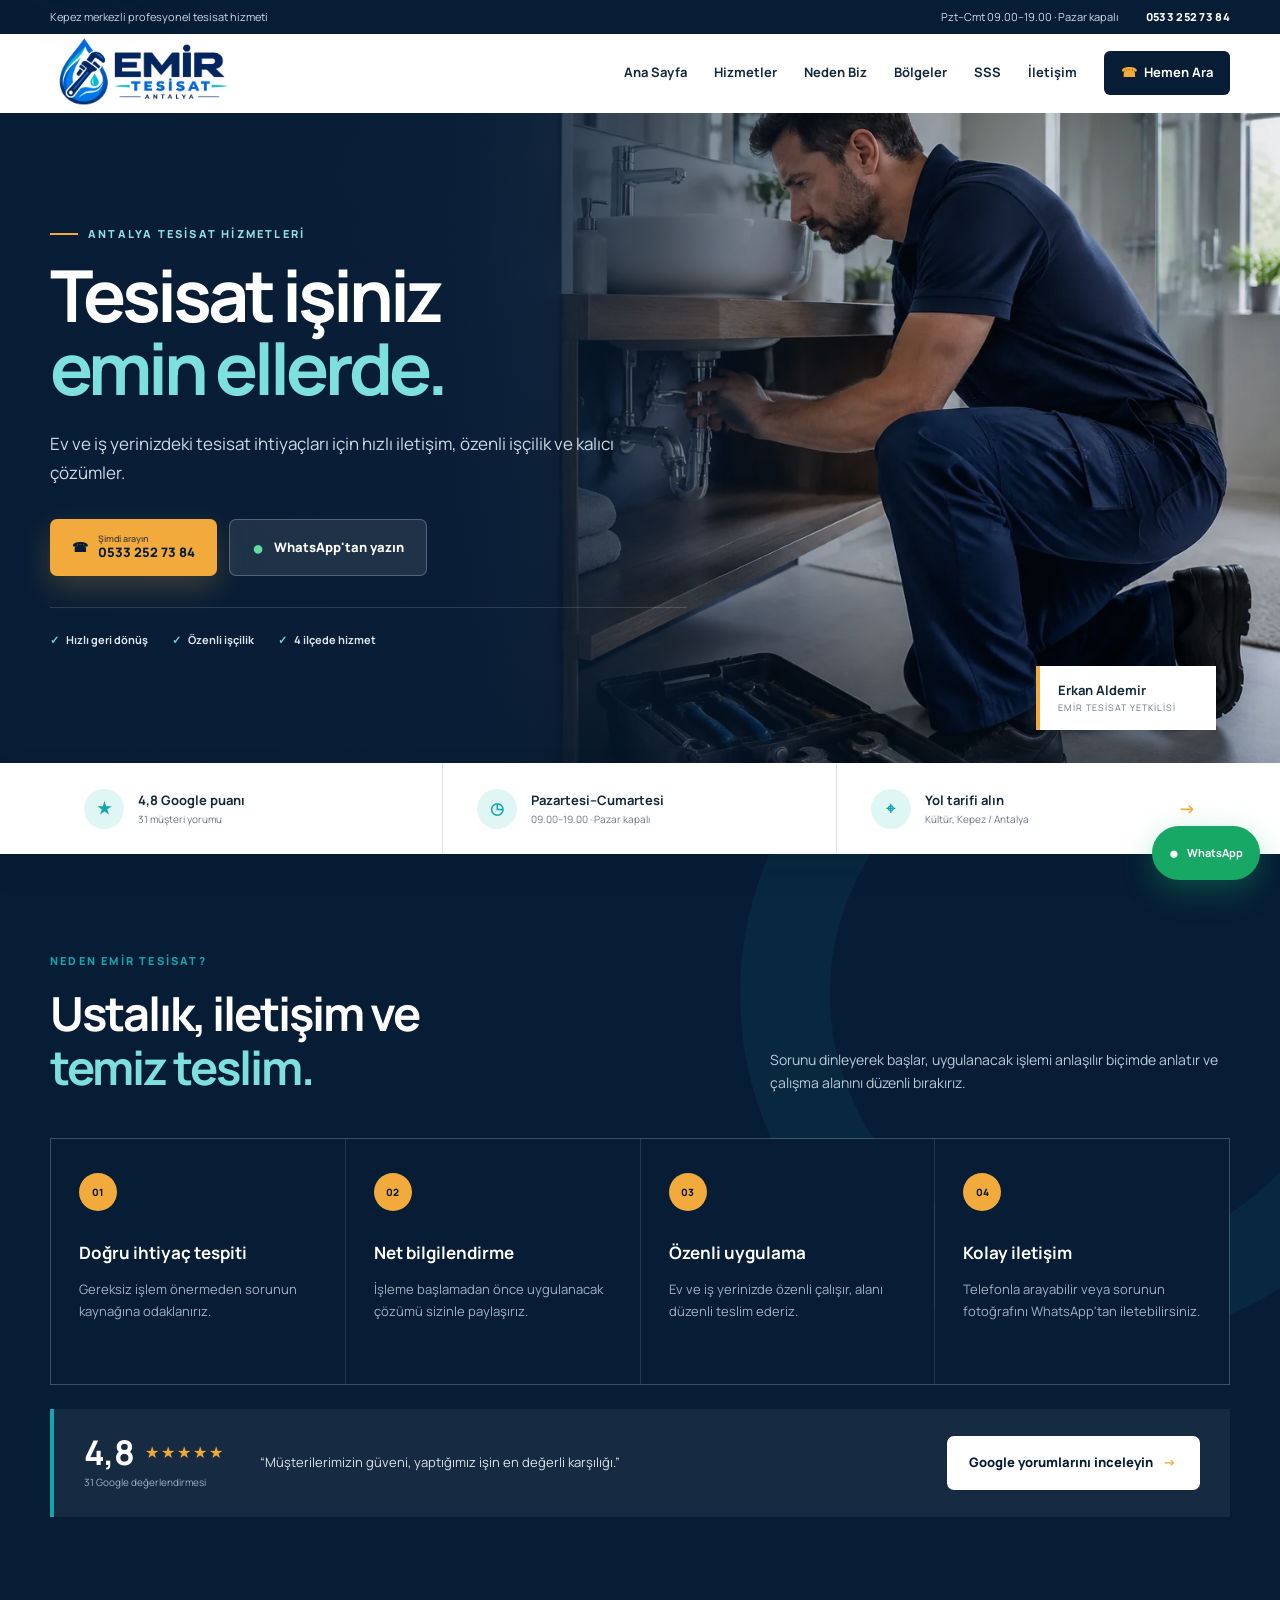
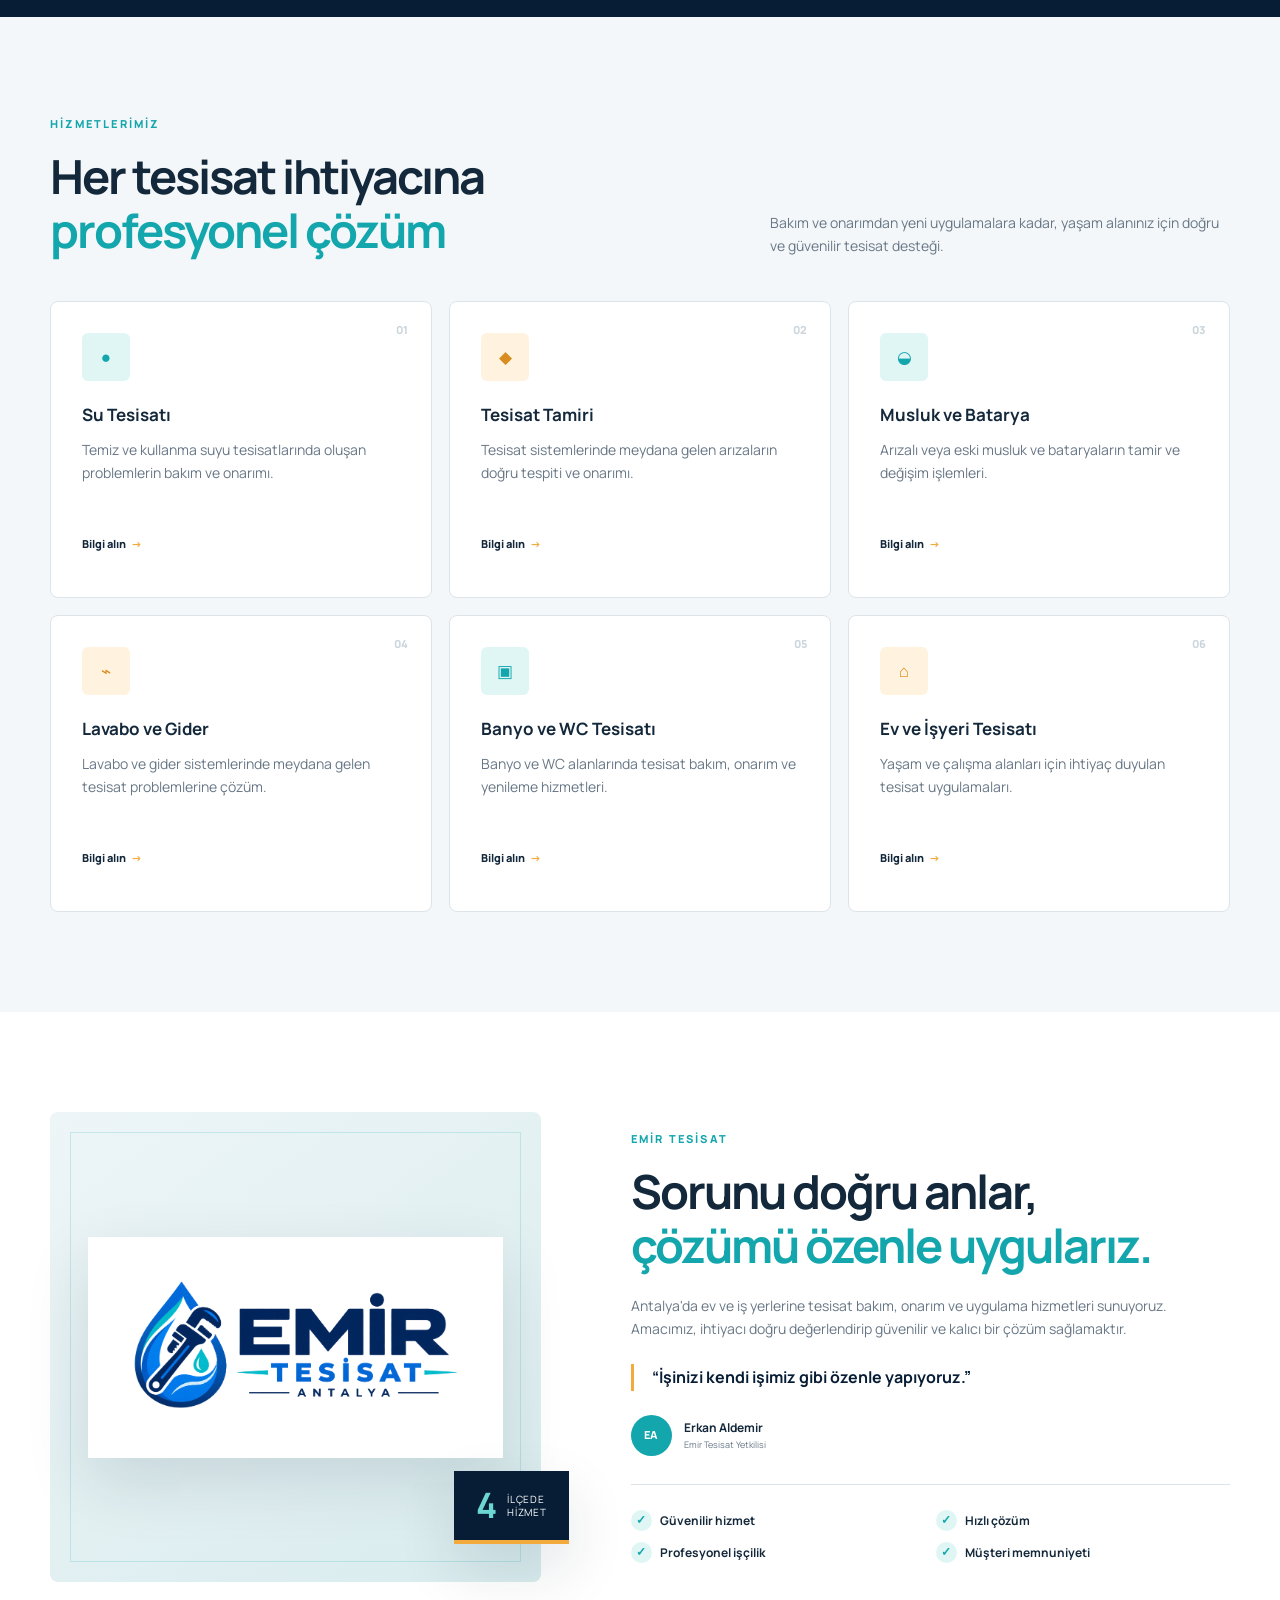
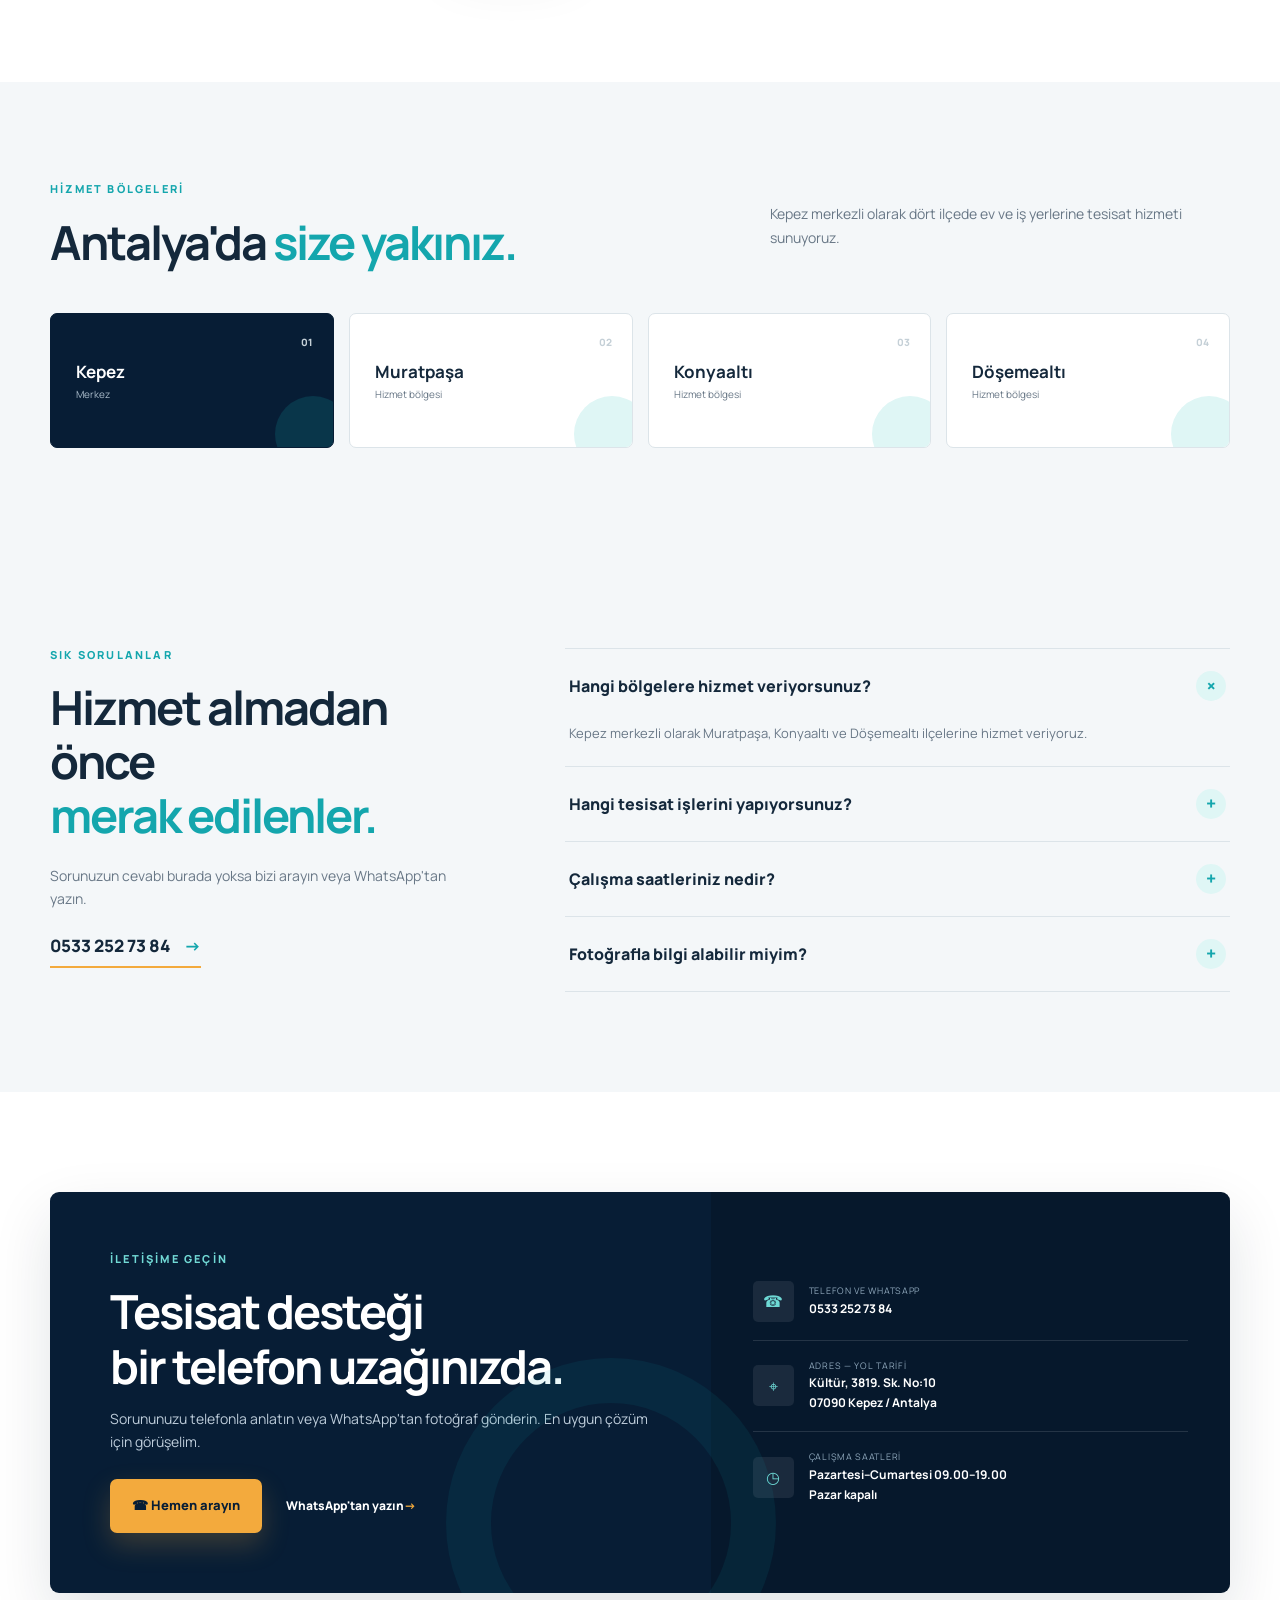
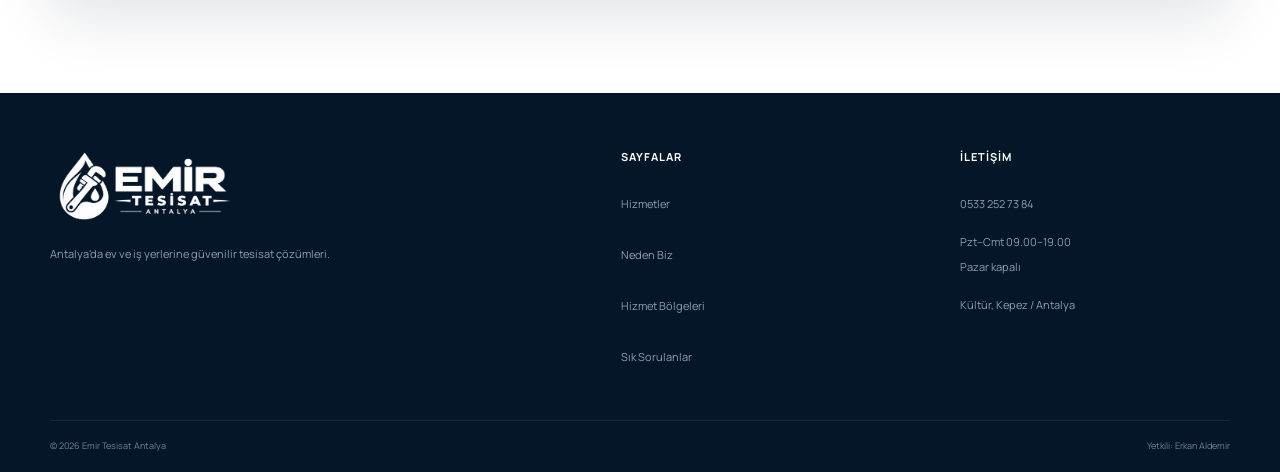
==== commit 5f78ec8a: "TNC esintili guven ve SSS bolumlerini ekle" ====
--- a/index.html
+++ b/index.html
@@ -13,12 +13,12 @@
   <meta property="og:site_name" content="Emir Tesisat Antalya">
   <meta property="og:url" content="https://emirtesisatantalya.com/">
   <meta property="og:title" content="Emir Tesisat Antalya | Profesyonel Tesisat Hizmeti">
-  <meta property="og:description" content="Antalya'da ev ve iş yerleri için güvenilir tesisat bakım ve onarım hizmetleri. Her gün 09.00–19.00.">
+  <meta property="og:description" content="Antalya'da ev ve iş yerleri için güvenilir tesisat bakım ve onarım hizmetleri. Pazartesi–Cumartesi 09.00–19.00.">
   <meta property="og:image" content="https://emirtesisatantalya.com/assets/emir-tesisat-hero.png">
   <meta property="og:image:alt" content="Lavabo tesisatını kontrol eden profesyonel tesisat ustası">
   <meta name="twitter:card" content="summary_large_image">
   <meta name="twitter:title" content="Emir Tesisat Antalya | Profesyonel Tesisat Hizmeti">
-  <meta name="twitter:description" content="Antalya'da ev ve iş yerleri için güvenilir tesisat bakım ve onarım hizmetleri. Her gün 09.00–19.00.">
+  <meta name="twitter:description" content="Antalya'da ev ve iş yerleri için güvenilir tesisat bakım ve onarım hizmetleri. Pazartesi–Cumartesi 09.00–19.00.">
   <meta name="twitter:image" content="https://emirtesisatantalya.com/assets/emir-tesisat-hero.png">
   <title>Antalya Tesisatçı | Emir Tesisat — Erkan Aldemir</title>
   <link rel="icon" href="assets/emir-tesisat-logo.png" type="image/png">
@@ -54,7 +54,7 @@
     },
     "openingHoursSpecification": [{
       "@type": "OpeningHoursSpecification",
-      "dayOfWeek": ["Monday", "Tuesday", "Wednesday", "Thursday", "Friday", "Saturday", "Sunday"],
+      "dayOfWeek": ["Monday", "Tuesday", "Wednesday", "Thursday", "Friday", "Saturday"],
       "opens": "09:00",
       "closes": "19:00"
     }],
@@ -81,7 +81,7 @@
     <div class="topbar">
       <div class="container topbar-inner">
         <span>Kepez merkezli profesyonel tesisat hizmeti</span>
-        <div><span>Her gün 09.00–19.00</span><a href="tel:+905332527384" aria-label="Emir Tesisat'ı ara: 0533 252 73 84">0533 252 73 84</a></div>
+        <div><span>Pzt–Cmt 09.00–19.00 · Pazar kapalı</span><a href="tel:+905332527384" aria-label="Emir Tesisat'ı ara: 0533 252 73 84">0533 252 73 84</a></div>
       </div>
     </div>
     <div class="container nav-row">
@@ -92,7 +92,7 @@
         <span class="sr-only">Menüyü aç</span><i></i><i></i><i></i>
       </button>
       <nav id="main-menu" class="nav" aria-label="Ana menü">
-        <a href="#anasayfa">Ana Sayfa</a><a href="#hizmetler">Hizmetler</a><a href="#hakkimizda">Hakkımızda</a><a href="#bolgeler">Bölgeler</a><a href="#iletisim">İletişim</a>
+        <a href="#anasayfa">Ana Sayfa</a><a href="#hizmetler">Hizmetler</a><a href="#neden-biz">Neden Biz</a><a href="#bolgeler">Bölgeler</a><a href="#sss">SSS</a><a href="#iletisim">İletişim</a>
         <a class="nav-cta" href="tel:+905332527384"><span aria-hidden="true">☎</span> Hemen Ara</a>
       </nav>
     </div>
@@ -118,9 +118,22 @@
 
     <section class="trust-strip" aria-label="Hızlı iletişim bilgileri">
       <div class="container trust-grid">
-        <div><span class="info-icon" aria-hidden="true">✓</span><p><strong>Güvenilir hizmet</strong><small>İhtiyaca uygun çözüm</small></p></div>
-        <div><span class="info-icon" aria-hidden="true">◷</span><p><strong>Her gün hizmet</strong><small>09.00–19.00</small></p></div>
+        <div><span class="info-icon" aria-hidden="true">★</span><p><strong>4,8 Google puanı</strong><small>31 müşteri yorumu</small></p></div>
+        <div><span class="info-icon" aria-hidden="true">◷</span><p><strong>Pazartesi–Cumartesi</strong><small>09.00–19.00 · Pazar kapalı</small></p></div>
         <a href="https://www.google.com/maps/dir/?api=1&amp;destination=K%C3%BClt%C3%BCr%2C%203819.%20Sk.%20No%3A10%2C%2007090%20Kepez%2FAntalya" target="_blank" rel="noopener" aria-label="Emir Tesisat için Google Haritalar'da yol tarifi al"><span class="info-icon" aria-hidden="true">⌖</span><p><strong>Yol tarifi alın</strong><small>Kültür, Kepez / Antalya</small></p><b aria-hidden="true">→</b></a>
+      </div>
+    </section>
+
+    <section class="section why" id="neden-biz" aria-labelledby="why-title">
+      <div class="container">
+        <div class="section-heading"><div><p class="kicker">Neden Emir Tesisat?</p><h2 id="why-title">Ustalık, iletişim ve<br><span>temiz teslim.</span></h2></div><p>Sorunu dinleyerek başlar, uygulanacak işlemi anlaşılır biçimde anlatır ve çalışma alanını düzenli bırakırız.</p></div>
+        <div class="why-grid">
+          <article><span>01</span><h3>Doğru ihtiyaç tespiti</h3><p>Gereksiz işlem önermeden sorunun kaynağına odaklanırız.</p></article>
+          <article><span>02</span><h3>Net bilgilendirme</h3><p>İşleme başlamadan önce uygulanacak çözümü sizinle paylaşırız.</p></article>
+          <article><span>03</span><h3>Özenli uygulama</h3><p>Ev ve iş yerinizde özenli çalışır, alanı düzenli teslim ederiz.</p></article>
+          <article><span>04</span><h3>Kolay iletişim</h3><p>Telefonla arayabilir veya sorunun fotoğrafını WhatsApp'tan iletebilirsiniz.</p></article>
+        </div>
+        <div class="review-band"><div><strong>4,8</strong><span aria-label="5 üzerinden 4,8 yıldız">★★★★★</span><p>31 Google değerlendirmesi</p></div><blockquote>“Müşterilerimizin güveni, yaptığımız işin en değerli karşılığı.”</blockquote><a class="button light" href="https://www.google.com/search?q=Emir+Tesisat+Kepez" target="_blank" rel="noopener">Google yorumlarını inceleyin <span>→</span></a></div>
       </div>
     </section>
 
@@ -152,20 +165,32 @@
       </div>
     </section>
 
+    <section class="section faq" id="sss" aria-labelledby="faq-title">
+      <div class="container faq-grid">
+        <div><p class="kicker">Sık sorulanlar</p><h2 id="faq-title">Hizmet almadan önce<br><span>merak edilenler.</span></h2><p class="faq-intro">Sorunuzun cevabı burada yoksa bizi arayın veya WhatsApp'tan yazın.</p><a class="text-call" href="tel:+905332527384">0533 252 73 84 <span>→</span></a></div>
+        <div class="accordion">
+          <article><button type="button" aria-expanded="true"><span>Hangi bölgelere hizmet veriyorsunuz?</span><i aria-hidden="true">+</i></button><div class="faq-answer"><p>Kepez merkezli olarak Muratpaşa, Konyaaltı ve Döşemealtı ilçelerine hizmet veriyoruz.</p></div></article>
+          <article><button type="button" aria-expanded="false"><span>Hangi tesisat işlerini yapıyorsunuz?</span><i aria-hidden="true">+</i></button><div class="faq-answer" hidden><p>Su tesisatı, tesisat tamiri, musluk ve batarya, lavabo ve gider, banyo ve WC tesisatı ile ev ve işyeri tesisatı işlerinde hizmet sunuyoruz.</p></div></article>
+          <article><button type="button" aria-expanded="false"><span>Çalışma saatleriniz nedir?</span><i aria-hidden="true">+</i></button><div class="faq-answer" hidden><p>Pazartesi–Cumartesi 09.00–19.00 saatleri arasında hizmet veriyoruz. Pazar günleri kapalıyız.</p></div></article>
+          <article><button type="button" aria-expanded="false"><span>Fotoğrafla bilgi alabilir miyim?</span><i aria-hidden="true">+</i></button><div class="faq-answer" hidden><p>Evet. Sorunun fotoğrafını WhatsApp'tan ileterek ilk bilgilendirmeyi daha hızlı alabilirsiniz.</p></div></article>
+        </div>
+      </div>
+    </section>
+
     <section class="section contact" id="iletisim" aria-labelledby="contact-title">
       <div class="container contact-box">
         <div class="contact-copy"><p class="kicker">İletişime geçin</p><h2 id="contact-title">Tesisat desteği<br>bir telefon uzağınızda.</h2><p>Sorununuzu telefonla anlatın veya WhatsApp'tan fotoğraf gönderin. En uygun çözüm için görüşelim.</p><div class="contact-actions"><a class="button primary" href="tel:+905332527384">☎ Hemen arayın</a><a class="text-link" href="https://wa.me/905332527384?text=Merhaba%20Emir%20Tesisat%2C%20hizmet%20almak%20istiyorum." target="_blank" rel="noopener">WhatsApp'tan yazın <span>→</span></a></div></div>
         <address class="contact-list">
           <a href="tel:+905332527384"><i aria-hidden="true">☎</i><span><small>Telefon ve WhatsApp</small><strong>0533 252 73 84</strong></span></a>
           <a href="https://www.google.com/maps/dir/?api=1&amp;destination=K%C3%BClt%C3%BCr%2C%203819.%20Sk.%20No%3A10%2C%2007090%20Kepez%2FAntalya" target="_blank" rel="noopener"><i aria-hidden="true">⌖</i><span><small>Adres — yol tarifi</small><strong>Kültür, 3819. Sk. No:10<br>07090 Kepez / Antalya</strong></span></a>
-          <div><i aria-hidden="true">◷</i><span><small>Çalışma saatleri</small><strong>Her gün 09.00–19.00</strong></span></div>
+          <div><i aria-hidden="true">◷</i><span><small>Çalışma saatleri</small><strong>Pazartesi–Cumartesi 09.00–19.00<br>Pazar kapalı</strong></span></div>
         </address>
       </div>
     </section>
   </main>
 
   <footer>
-    <div class="container footer-grid"><div class="footer-brand"><img src="assets/emir-tesisat-logo.webp" width="1942" height="809" loading="lazy" decoding="async" alt="Emir Tesisat Antalya"><p>Antalya'da ev ve iş yerlerine güvenilir tesisat çözümleri.</p></div><div><h2>Sayfalar</h2><a href="#hizmetler">Hizmetler</a><a href="#hakkimizda">Hakkımızda</a><a href="#bolgeler">Hizmet Bölgeleri</a></div><div><h2>İletişim</h2><a href="tel:+905332527384">0533 252 73 84</a><span>Her gün 09.00–19.00</span><a href="https://www.google.com/maps/dir/?api=1&amp;destination=K%C3%BClt%C3%BCr%2C%203819.%20Sk.%20No%3A10%2C%2007090%20Kepez%2FAntalya" target="_blank" rel="noopener">Kültür, Kepez / Antalya</a></div></div>
+    <div class="container footer-grid"><div class="footer-brand"><img src="assets/emir-tesisat-logo.webp" width="1942" height="809" loading="lazy" decoding="async" alt="Emir Tesisat Antalya"><p>Antalya'da ev ve iş yerlerine güvenilir tesisat çözümleri.</p></div><div><h2>Sayfalar</h2><a href="#hizmetler">Hizmetler</a><a href="#neden-biz">Neden Biz</a><a href="#bolgeler">Hizmet Bölgeleri</a><a href="#sss">Sık Sorulanlar</a></div><div><h2>İletişim</h2><a href="tel:+905332527384">0533 252 73 84</a><span>Pzt–Cmt 09.00–19.00</span><span>Pazar kapalı</span><a href="https://www.google.com/maps/dir/?api=1&amp;destination=K%C3%BClt%C3%BCr%2C%203819.%20Sk.%20No%3A10%2C%2007090%20Kepez%2FAntalya" target="_blank" rel="noopener">Kültür, Kepez / Antalya</a></div></div>
     <div class="container copyright"><span>© <span id="current-year">2026</span> Emir Tesisat Antalya</span><span>Yetkili: Erkan Aldemir</span></div>
   </footer>
   <a class="float-wa" href="https://wa.me/905332527384?text=Merhaba%20Emir%20Tesisat%2C%20hizmet%20almak%20istiyorum." target="_blank" rel="noopener" aria-label="WhatsApp ile iletişime geç"><span aria-hidden="true">●</span><b>WhatsApp</b></a>
--- a/style.css
+++ b/style.css
@@ -36,3 +36,21 @@
   .hero-signature{bottom:18px}
   .float-wa{right:max(14px,env(safe-area-inset-right));bottom:max(14px,env(safe-area-inset-bottom))}
 }
+
+/* TNC Mekanik'ten ilhamla eklenen güven, değerlendirme ve SSS alanları */
+.faq{background:var(--soft)}
+.why{position:relative;overflow:hidden;color:#fff;background:var(--navy)}
+.why:before{content:"";position:absolute;right:-160px;top:-210px;width:520px;height:520px;border:90px solid rgba(20,166,173,.08);border-radius:50%}
+.why .section-heading{position:relative}.why .section-heading h2 span{color:#7de0dd}.why .section-heading>p{color:#b9cad8}
+.why-grid{position:relative;display:grid;grid-template-columns:repeat(4,1fr);gap:1px;background:rgba(255,255,255,.12);border:1px solid rgba(255,255,255,.12)}
+.why-grid article{min-height:245px;padding:34px 28px;background:var(--navy);transition:background .2s}.why-grid article:hover{background:var(--navy-2)}
+.why-grid article>span{display:grid;width:38px;height:38px;place-items:center;margin-bottom:28px;color:var(--navy);background:var(--amber);border-radius:50%;font-size:10px;font-weight:800}
+.why-grid h3{margin:0 0 12px;font-size:17px}.why-grid p{margin:0;color:#9eb2c3;font-size:13px}
+.review-band{position:relative;display:grid;grid-template-columns:auto 1fr auto;align-items:center;gap:35px;margin-top:24px;padding:26px 30px;background:rgba(255,255,255,.06);border-left:4px solid var(--teal)}
+.review-band>div{display:grid;grid-template-columns:auto auto;align-items:center;gap:0 10px}.review-band strong{font-size:34px;line-height:1}.review-band span{color:var(--amber);letter-spacing:2px}.review-band p{grid-column:1/-1;margin:5px 0 0;color:#9eb2c3;font-size:10px}.review-band blockquote{margin:0;color:#d8e3eb;font-size:13px}.button.light{color:var(--navy);background:#fff;white-space:nowrap}
+.faq-grid{display:grid;grid-template-columns:.78fr 1.22fr;gap:90px}.faq h2{margin:0;font-size:clamp(32px,4vw,47px);line-height:1.15;letter-spacing:-2px}.faq h2 span{color:var(--teal)}
+.faq-intro{max-width:430px;margin:22px 0;color:var(--muted);font-size:14px}.text-call{display:inline-flex;align-items:center;gap:14px;padding-bottom:6px;border-bottom:2px solid var(--amber);font-size:17px;font-weight:800}.text-call span{color:var(--teal)}
+.accordion{border-top:1px solid var(--line)}.accordion article{border-bottom:1px solid var(--line)}.accordion button{display:flex;width:100%;align-items:center;justify-content:space-between;gap:20px;padding:22px 4px;color:var(--ink);background:transparent;border:0;text-align:left;cursor:pointer;font-weight:800}.accordion button i{display:grid;width:30px;height:30px;place-items:center;flex:0 0 auto;color:var(--teal);background:var(--teal-light);border-radius:50%;font-style:normal;font-size:18px;transition:transform .2s}.accordion button[aria-expanded="true"] i{transform:rotate(45deg)}.faq-answer p{margin:0;padding:0 50px 22px 4px;color:var(--muted);font-size:13px}
+@media(max-width:980px){.why-grid{grid-template-columns:repeat(2,1fr)}.faq-grid{gap:50px}}
+@media(max-width:760px){.faq-grid{grid-template-columns:1fr}.review-band{grid-template-columns:1fr;gap:20px}}
+@media(max-width:480px){.why-grid{grid-template-columns:1fr}.why-grid article{min-height:0}.review-band{padding:24px 20px}.faq h2{font-size:31px;letter-spacing:-1.3px}}
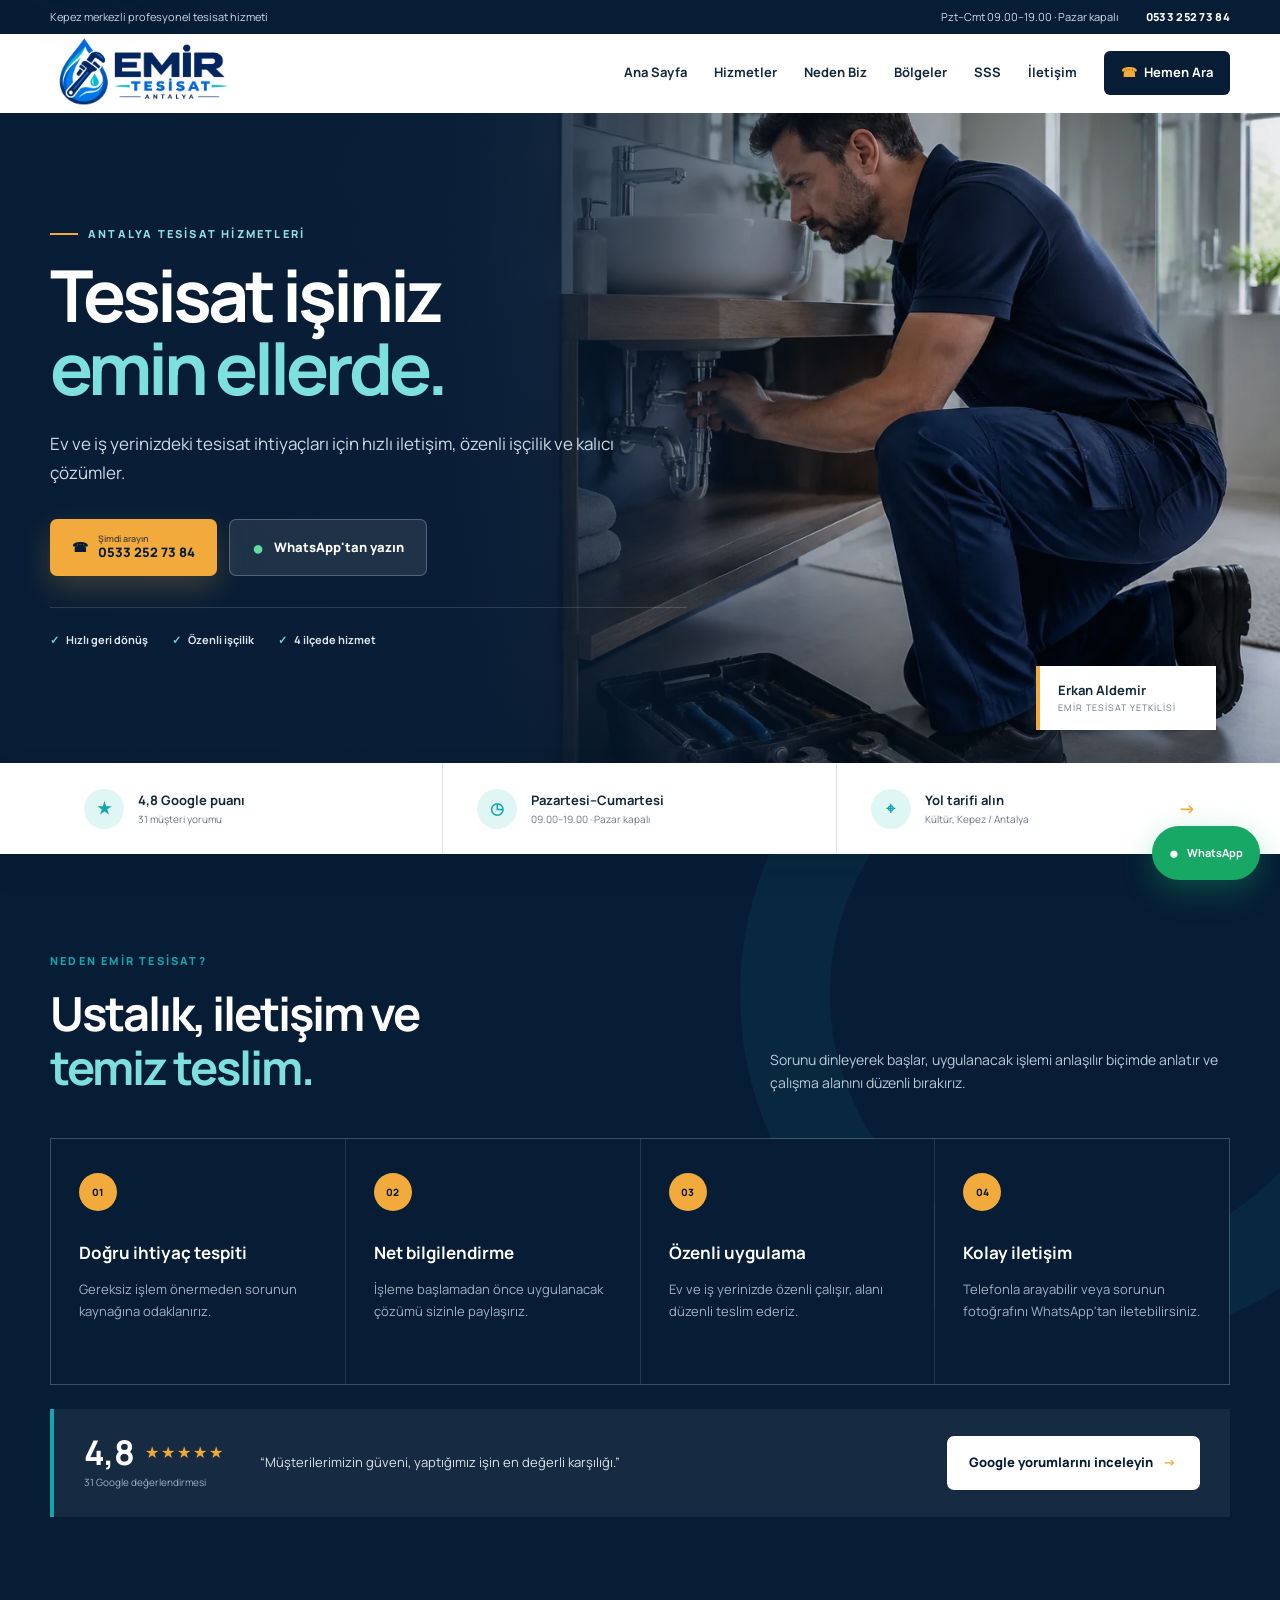
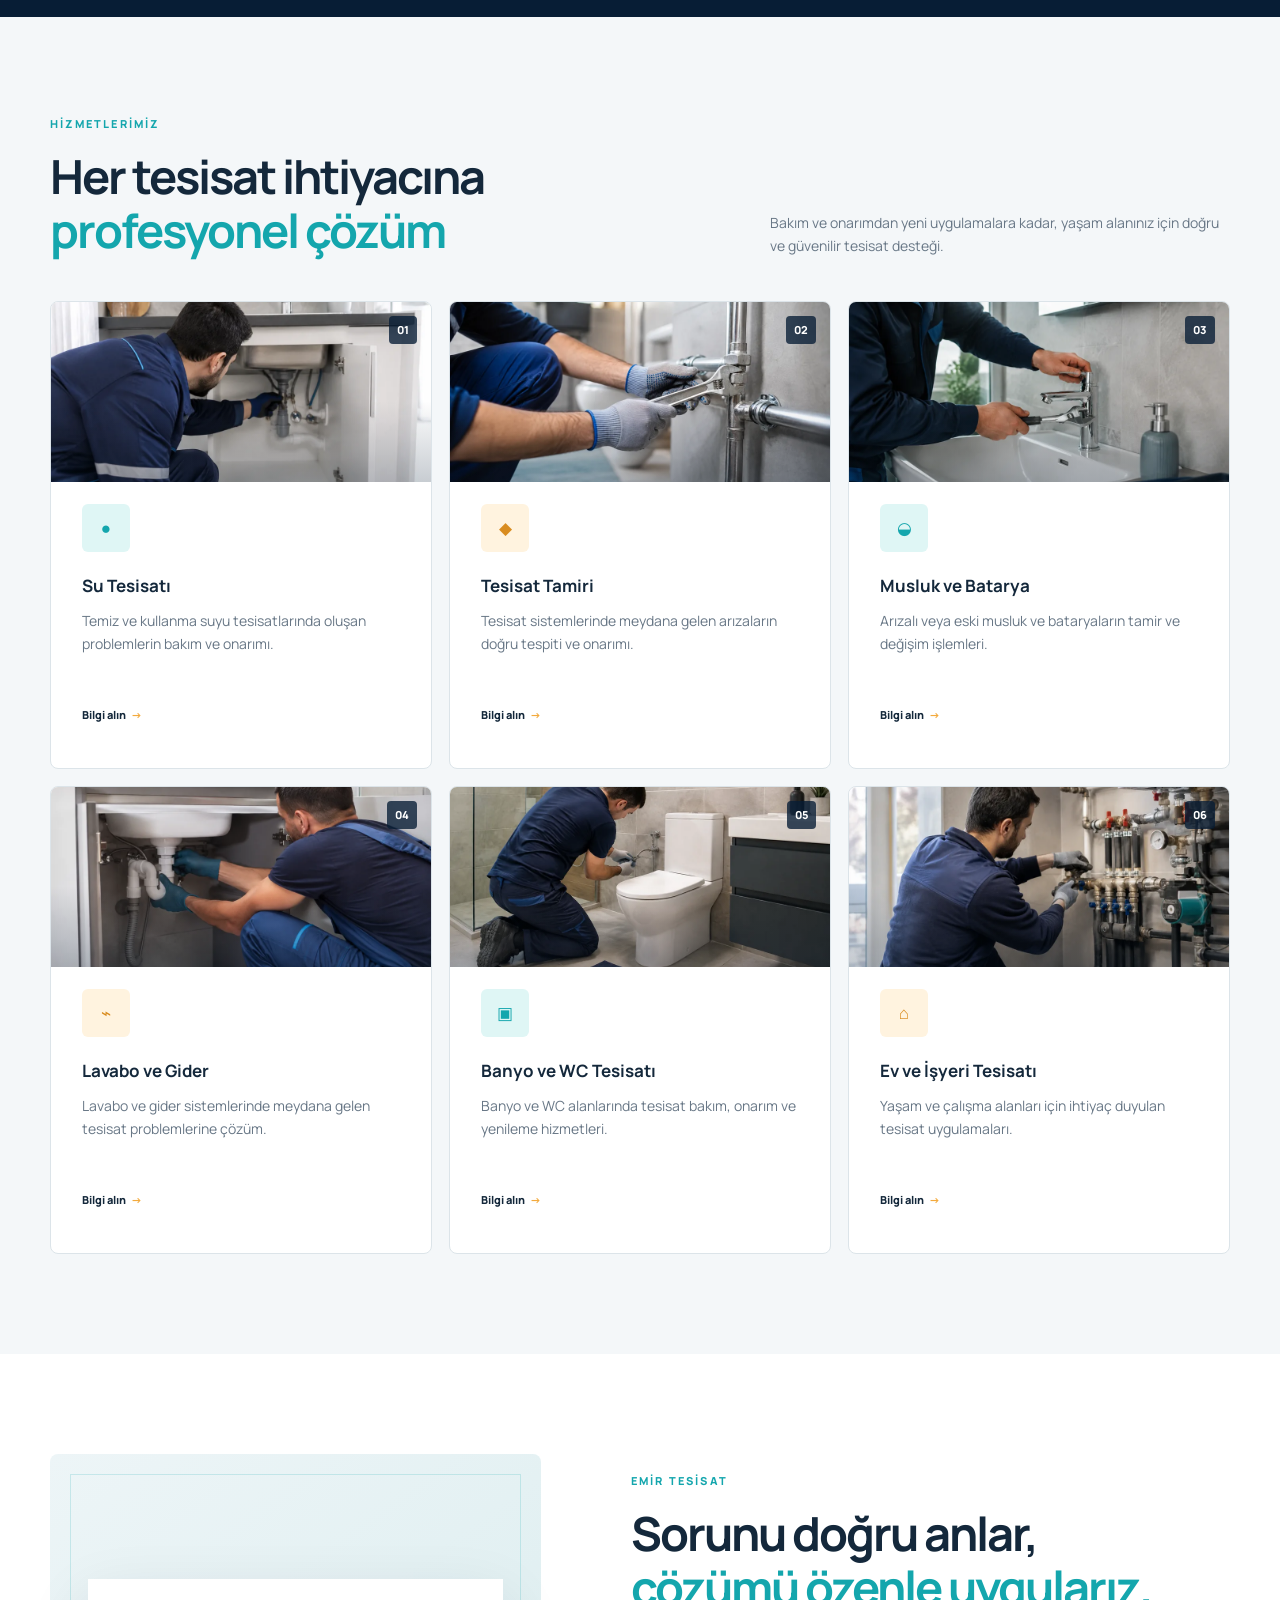
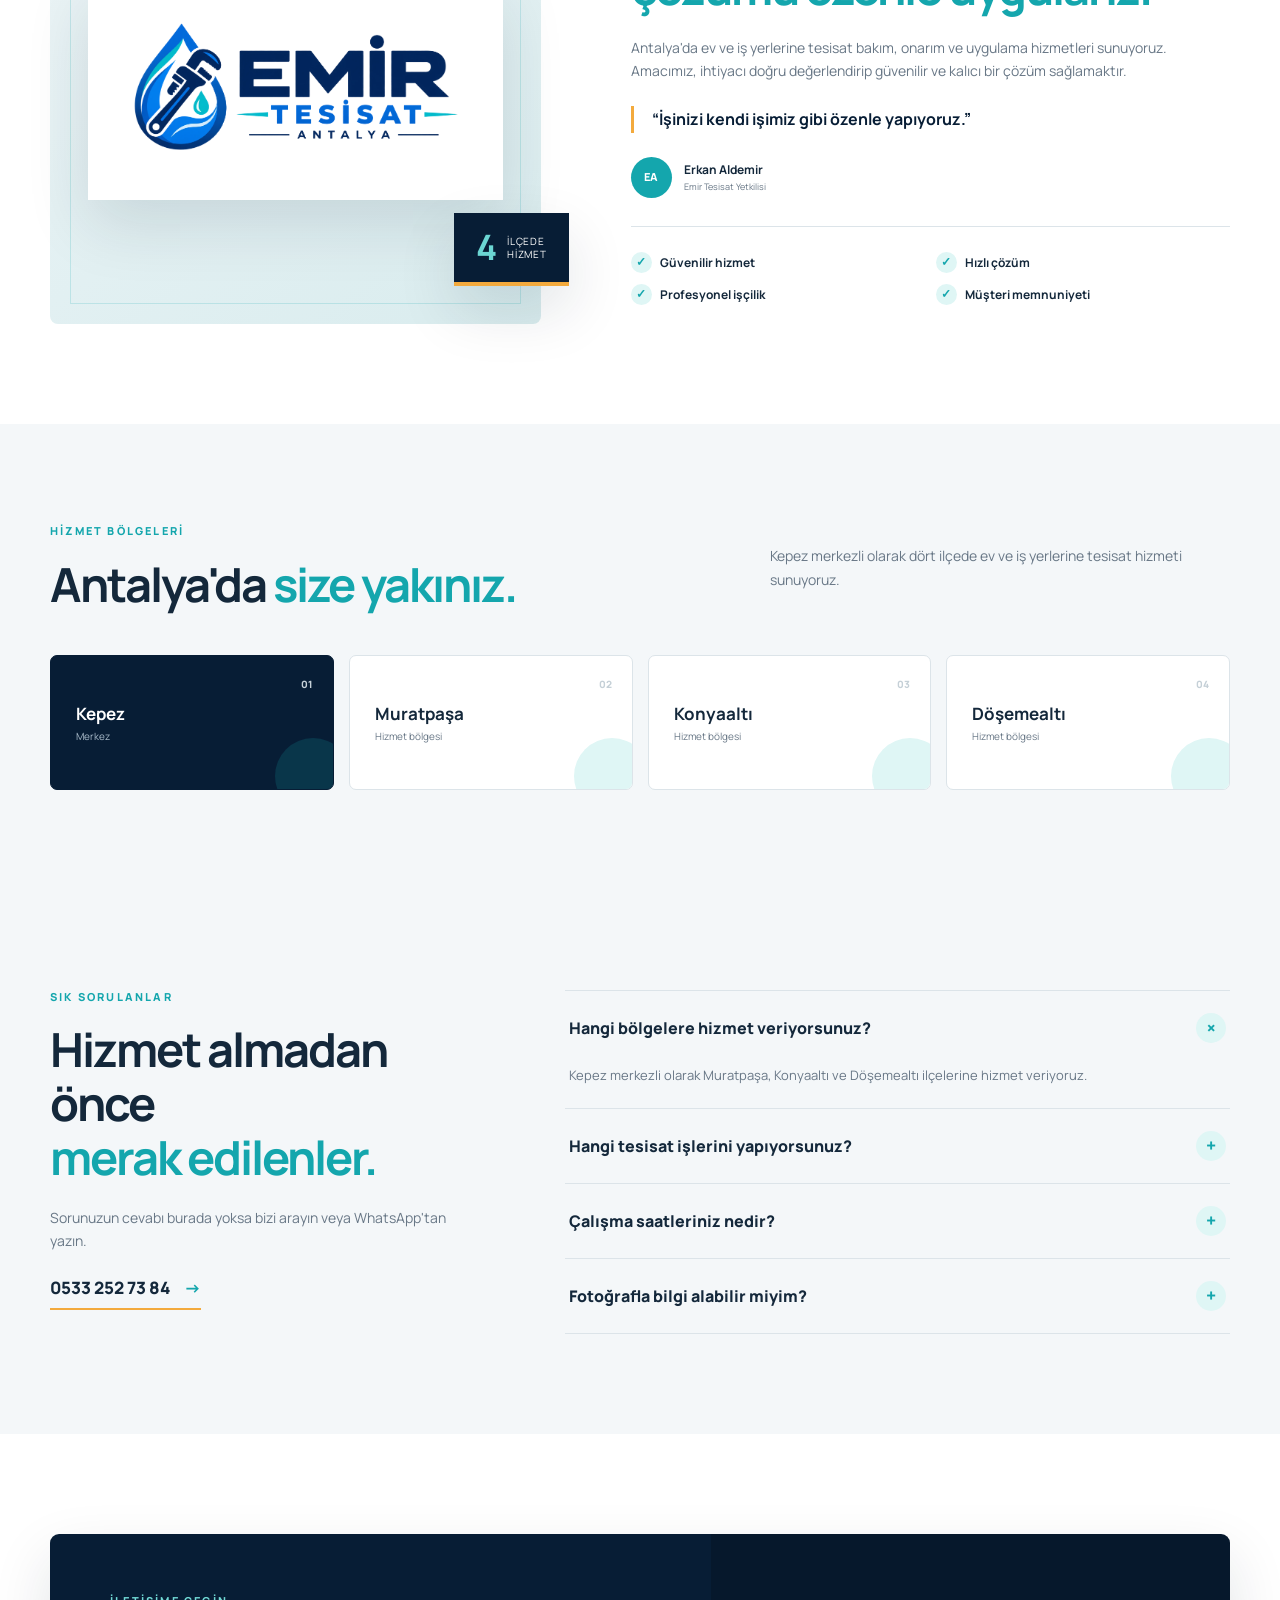
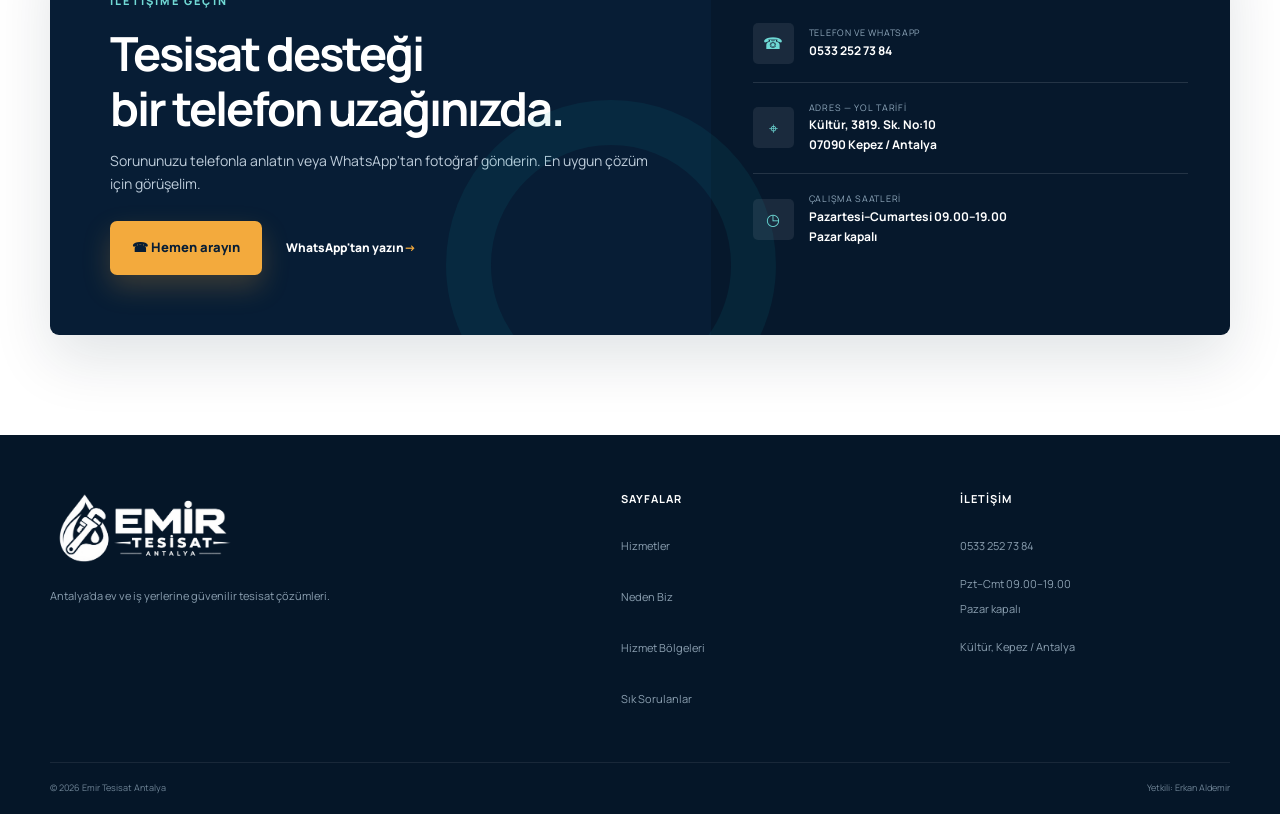
==== commit 568692c7: "Hizmet kartlarına ilgili fotoğrafları ekle" ====
--- a/index.html
+++ b/index.html
@@ -141,12 +141,12 @@
       <div class="container">
         <div class="section-heading"><div><p class="kicker">Hizmetlerimiz</p><h2 id="services-title">Her tesisat ihtiyacına<br><span>profesyonel çözüm</span></h2></div><p>Bakım ve onarımdan yeni uygulamalara kadar, yaşam alanınız için doğru ve güvenilir tesisat desteği.</p></div>
         <div class="service-grid">
-          <article><span class="service-no">01</span><div class="service-icon" aria-hidden="true">●</div><h3>Su Tesisatı</h3><p>Temiz ve kullanma suyu tesisatlarında oluşan problemlerin bakım ve onarımı.</p><a href="tel:+905332527384" aria-label="Su tesisatı için bilgi alın">Bilgi alın <span>→</span></a></article>
-          <article><span class="service-no">02</span><div class="service-icon tool" aria-hidden="true">◆</div><h3>Tesisat Tamiri</h3><p>Tesisat sistemlerinde meydana gelen arızaların doğru tespiti ve onarımı.</p><a href="tel:+905332527384" aria-label="Tesisat tamiri için bilgi alın">Bilgi alın <span>→</span></a></article>
-          <article><span class="service-no">03</span><div class="service-icon" aria-hidden="true">◒</div><h3>Musluk ve Batarya</h3><p>Arızalı veya eski musluk ve bataryaların tamir ve değişim işlemleri.</p><a href="tel:+905332527384" aria-label="Musluk ve batarya için bilgi alın">Bilgi alın <span>→</span></a></article>
-          <article><span class="service-no">04</span><div class="service-icon tool" aria-hidden="true">⌁</div><h3>Lavabo ve Gider</h3><p>Lavabo ve gider sistemlerinde meydana gelen tesisat problemlerine çözüm.</p><a href="tel:+905332527384" aria-label="Lavabo ve gider için bilgi alın">Bilgi alın <span>→</span></a></article>
-          <article><span class="service-no">05</span><div class="service-icon" aria-hidden="true">▣</div><h3>Banyo ve WC Tesisatı</h3><p>Banyo ve WC alanlarında tesisat bakım, onarım ve yenileme hizmetleri.</p><a href="tel:+905332527384" aria-label="Banyo ve WC tesisatı için bilgi alın">Bilgi alın <span>→</span></a></article>
-          <article><span class="service-no">06</span><div class="service-icon tool" aria-hidden="true">⌂</div><h3>Ev ve İşyeri Tesisatı</h3><p>Yaşam ve çalışma alanları için ihtiyaç duyulan tesisat uygulamaları.</p><a href="tel:+905332527384" aria-label="Ev ve işyeri tesisatı için bilgi alın">Bilgi alın <span>→</span></a></article>
+          <article><div class="service-photo"><img src="assets/service-su-tesisati.webp" width="960" height="640" loading="lazy" decoding="async" alt="Mutfak lavabosu altında su tesisatını kontrol eden tesisat ustası"></div><span class="service-no">01</span><div class="service-icon" aria-hidden="true">●</div><h3>Su Tesisatı</h3><p>Temiz ve kullanma suyu tesisatlarında oluşan problemlerin bakım ve onarımı.</p><a href="tel:+905332527384" aria-label="Su tesisatı için bilgi alın">Bilgi alın <span>→</span></a></article>
+          <article><div class="service-photo"><img src="assets/service-tesisat-tamiri.webp" width="960" height="640" loading="lazy" decoding="async" alt="Boru bağlantısını anahtarla onaran tesisat ustası"></div><span class="service-no">02</span><div class="service-icon tool" aria-hidden="true">◆</div><h3>Tesisat Tamiri</h3><p>Tesisat sistemlerinde meydana gelen arızaların doğru tespiti ve onarımı.</p><a href="tel:+905332527384" aria-label="Tesisat tamiri için bilgi alın">Bilgi alın <span>→</span></a></article>
+          <article><div class="service-photo"><img src="assets/service-musluk-batarya.webp" width="960" height="640" loading="lazy" decoding="async" alt="Lavabo bataryası montajı yapan tesisat ustası"></div><span class="service-no">03</span><div class="service-icon" aria-hidden="true">◒</div><h3>Musluk ve Batarya</h3><p>Arızalı veya eski musluk ve bataryaların tamir ve değişim işlemleri.</p><a href="tel:+905332527384" aria-label="Musluk ve batarya için bilgi alın">Bilgi alın <span>→</span></a></article>
+          <article><div class="service-photo"><img src="assets/service-lavabo-gider.webp" width="960" height="640" loading="lazy" decoding="async" alt="Lavabo altındaki gider sifonunu kontrol eden tesisat ustası"></div><span class="service-no">04</span><div class="service-icon tool" aria-hidden="true">⌁</div><h3>Lavabo ve Gider</h3><p>Lavabo ve gider sistemlerinde meydana gelen tesisat problemlerine çözüm.</p><a href="tel:+905332527384" aria-label="Lavabo ve gider için bilgi alın">Bilgi alın <span>→</span></a></article>
+          <article><div class="service-photo"><img src="assets/service-banyo-wc.webp" width="960" height="640" loading="lazy" decoding="async" alt="Banyoda WC tesisatı bağlantısını kontrol eden tesisat ustası"></div><span class="service-no">05</span><div class="service-icon" aria-hidden="true">▣</div><h3>Banyo ve WC Tesisatı</h3><p>Banyo ve WC alanlarında tesisat bakım, onarım ve yenileme hizmetleri.</p><a href="tel:+905332527384" aria-label="Banyo ve WC tesisatı için bilgi alın">Bilgi alın <span>→</span></a></article>
+          <article><div class="service-photo"><img src="assets/service-ev-isyeri.webp" width="960" height="640" loading="lazy" decoding="async" alt="Ev ve işyeri mekanik tesisat hattını kontrol eden tesisat ustası"></div><span class="service-no">06</span><div class="service-icon tool" aria-hidden="true">⌂</div><h3>Ev ve İşyeri Tesisatı</h3><p>Yaşam ve çalışma alanları için ihtiyaç duyulan tesisat uygulamaları.</p><a href="tel:+905332527384" aria-label="Ev ve işyeri tesisatı için bilgi alın">Bilgi alın <span>→</span></a></article>
         </div>
       </div>
     </section>
--- a/style.css
+++ b/style.css
@@ -54,3 +54,11 @@
 @media(max-width:980px){.why-grid{grid-template-columns:repeat(2,1fr)}.faq-grid{gap:50px}}
 @media(max-width:760px){.faq-grid{grid-template-columns:1fr}.review-band{grid-template-columns:1fr;gap:20px}}
 @media(max-width:480px){.why-grid{grid-template-columns:1fr}.why-grid article{min-height:0}.review-band{padding:24px 20px}.faq h2{font-size:31px;letter-spacing:-1.3px}}
+
+/* Hizmet kartı fotoğrafları */
+.service-grid article{overflow:hidden}
+.service-photo{position:relative;height:180px;margin:-31px -31px 22px;overflow:hidden;background:var(--teal-light)}
+.service-photo::after{content:"";position:absolute;inset:0;background:linear-gradient(180deg,transparent 55%,rgba(7,29,53,.22))}
+.service-photo img{display:block;width:100%;height:100%;object-fit:cover;transition:transform .35s ease}
+.service-grid article:hover .service-photo img{transform:scale(1.035)}
+.service-grid .service-no{z-index:2;top:14px;right:14px;padding:5px 8px;color:#fff;background:rgba(7,29,53,.78);border-radius:4px}
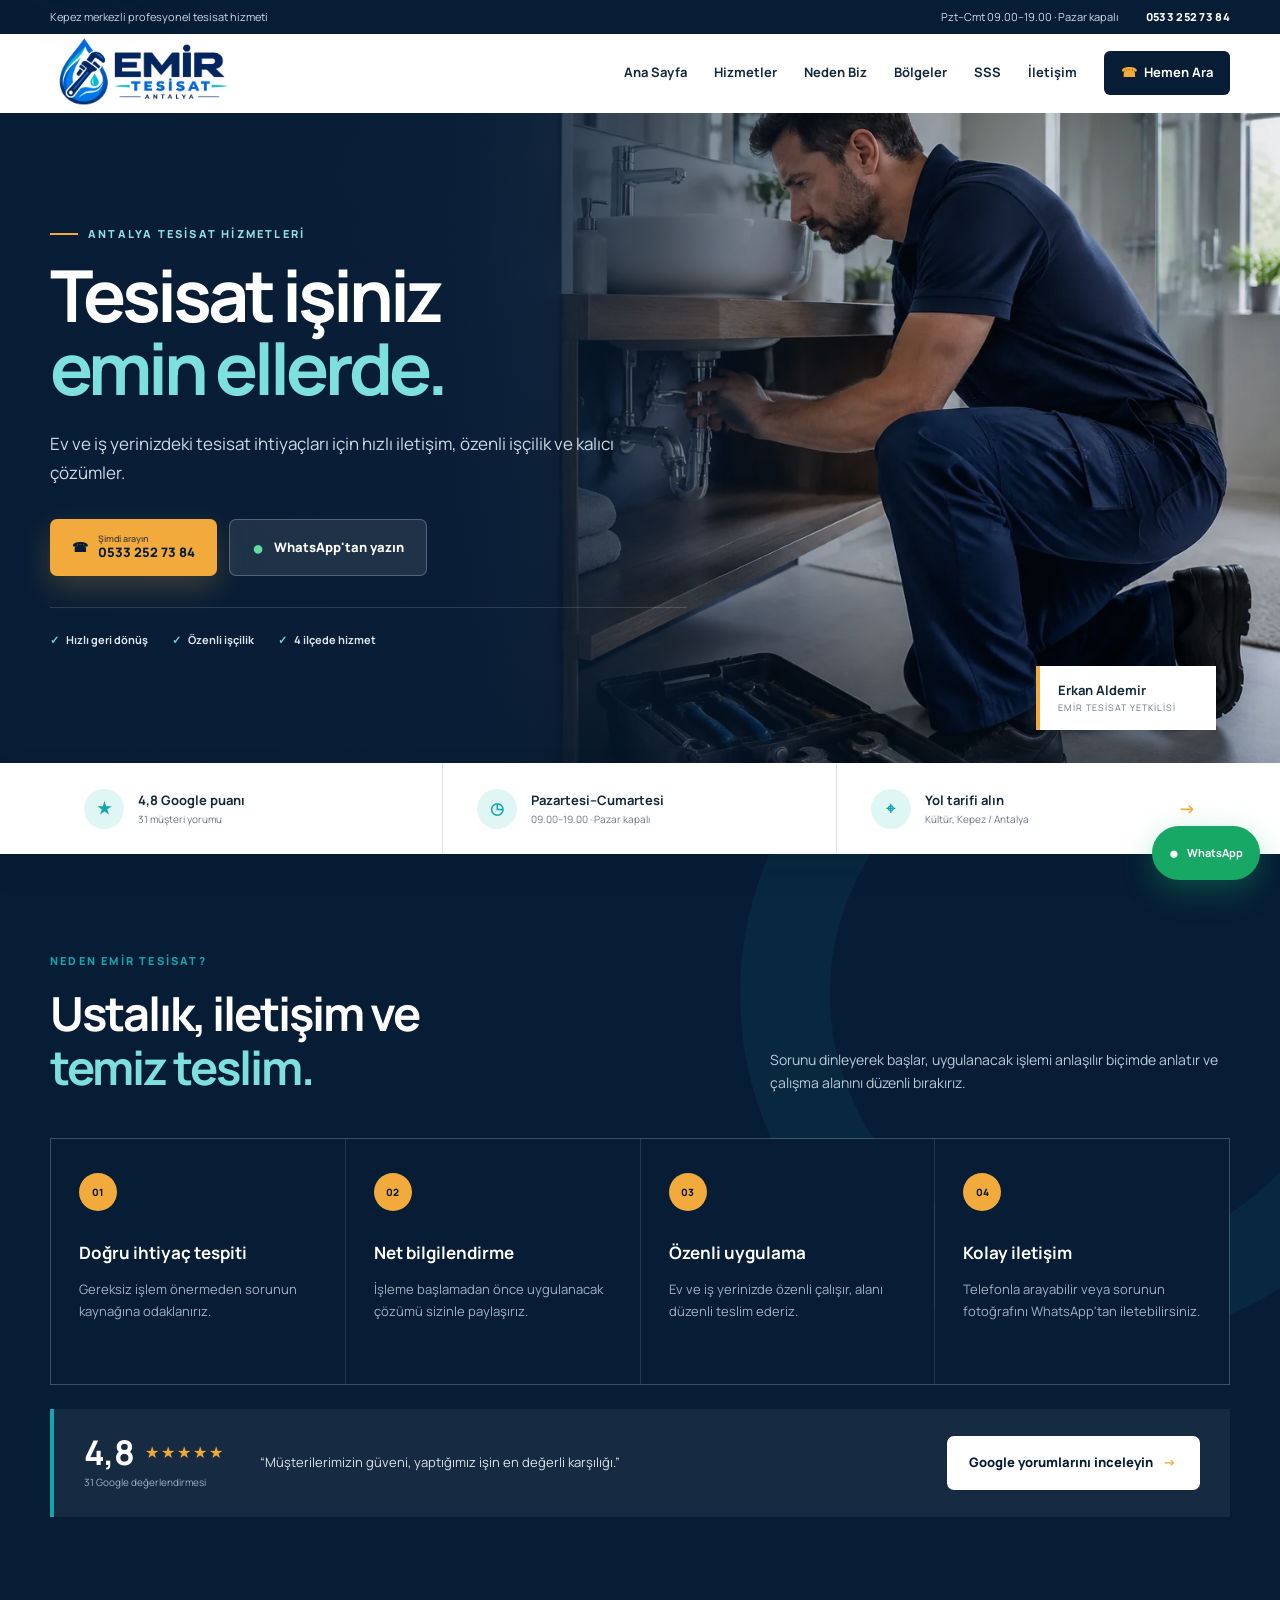
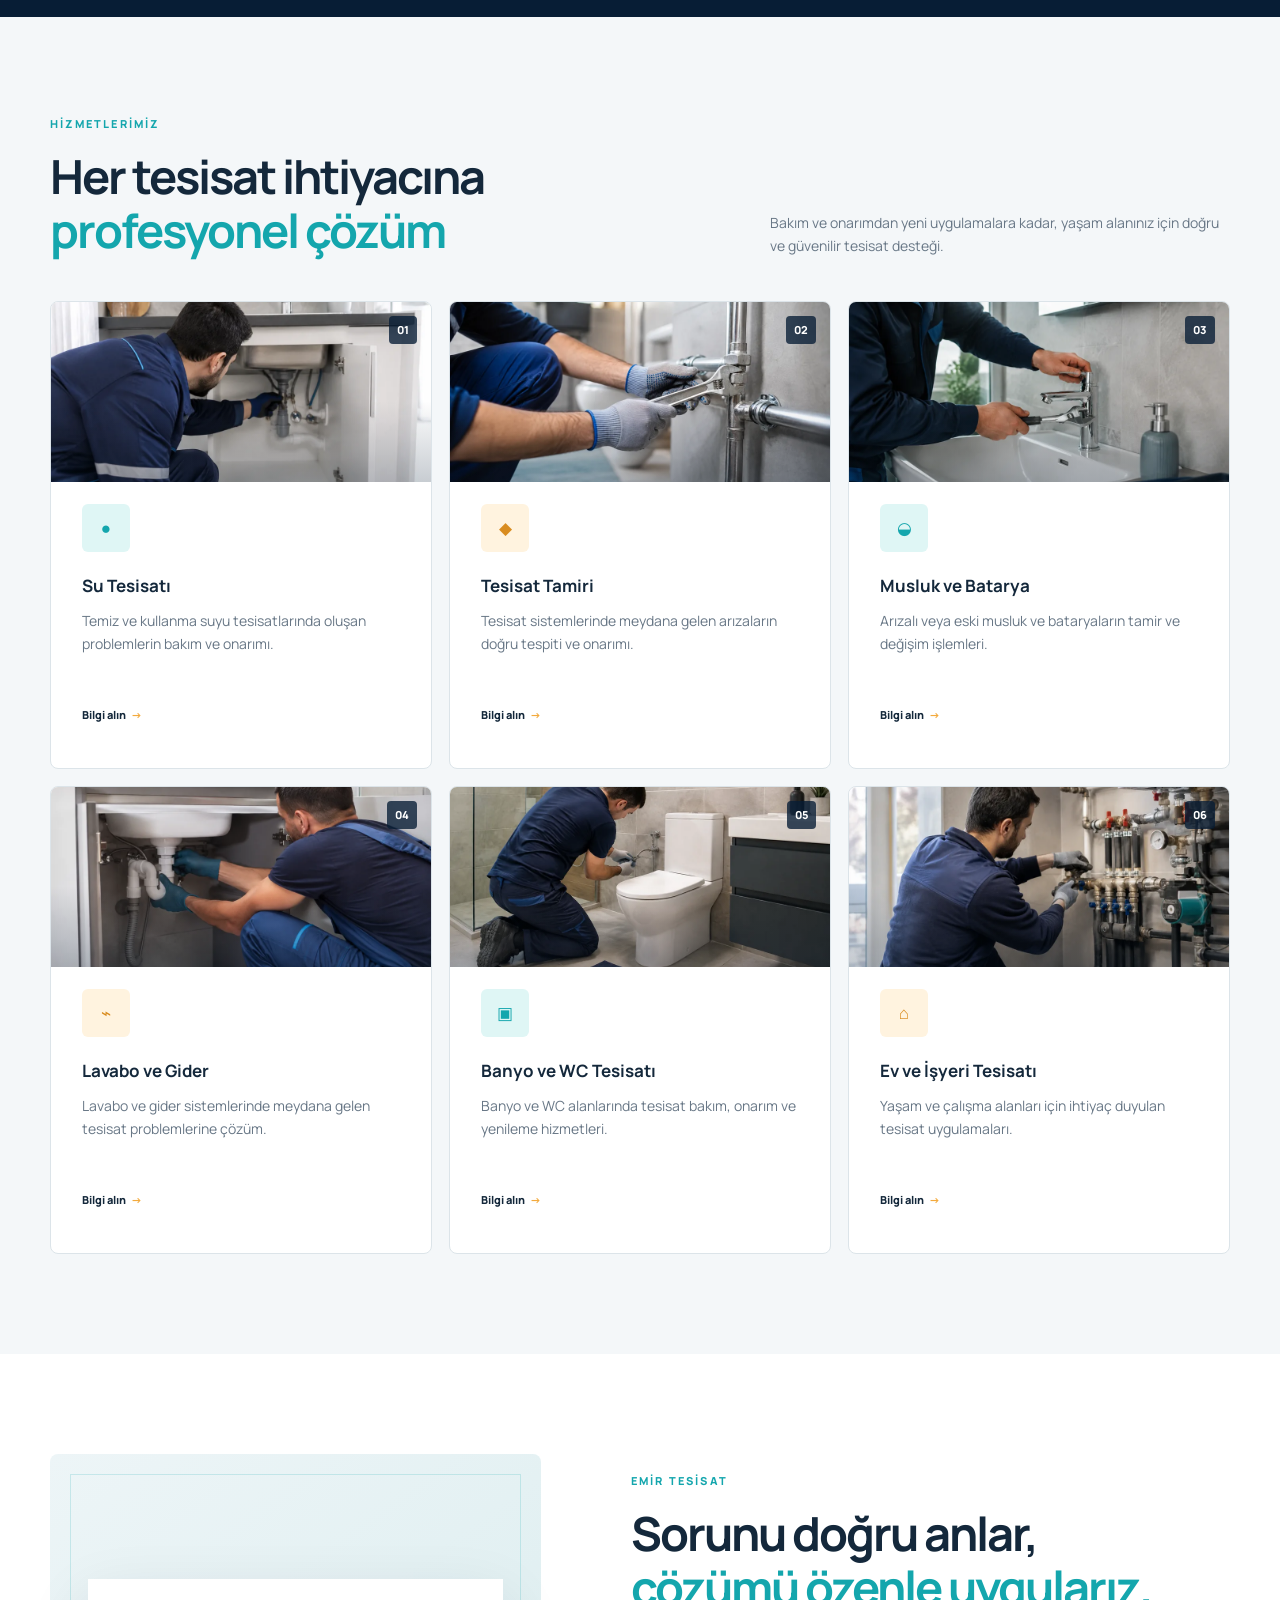
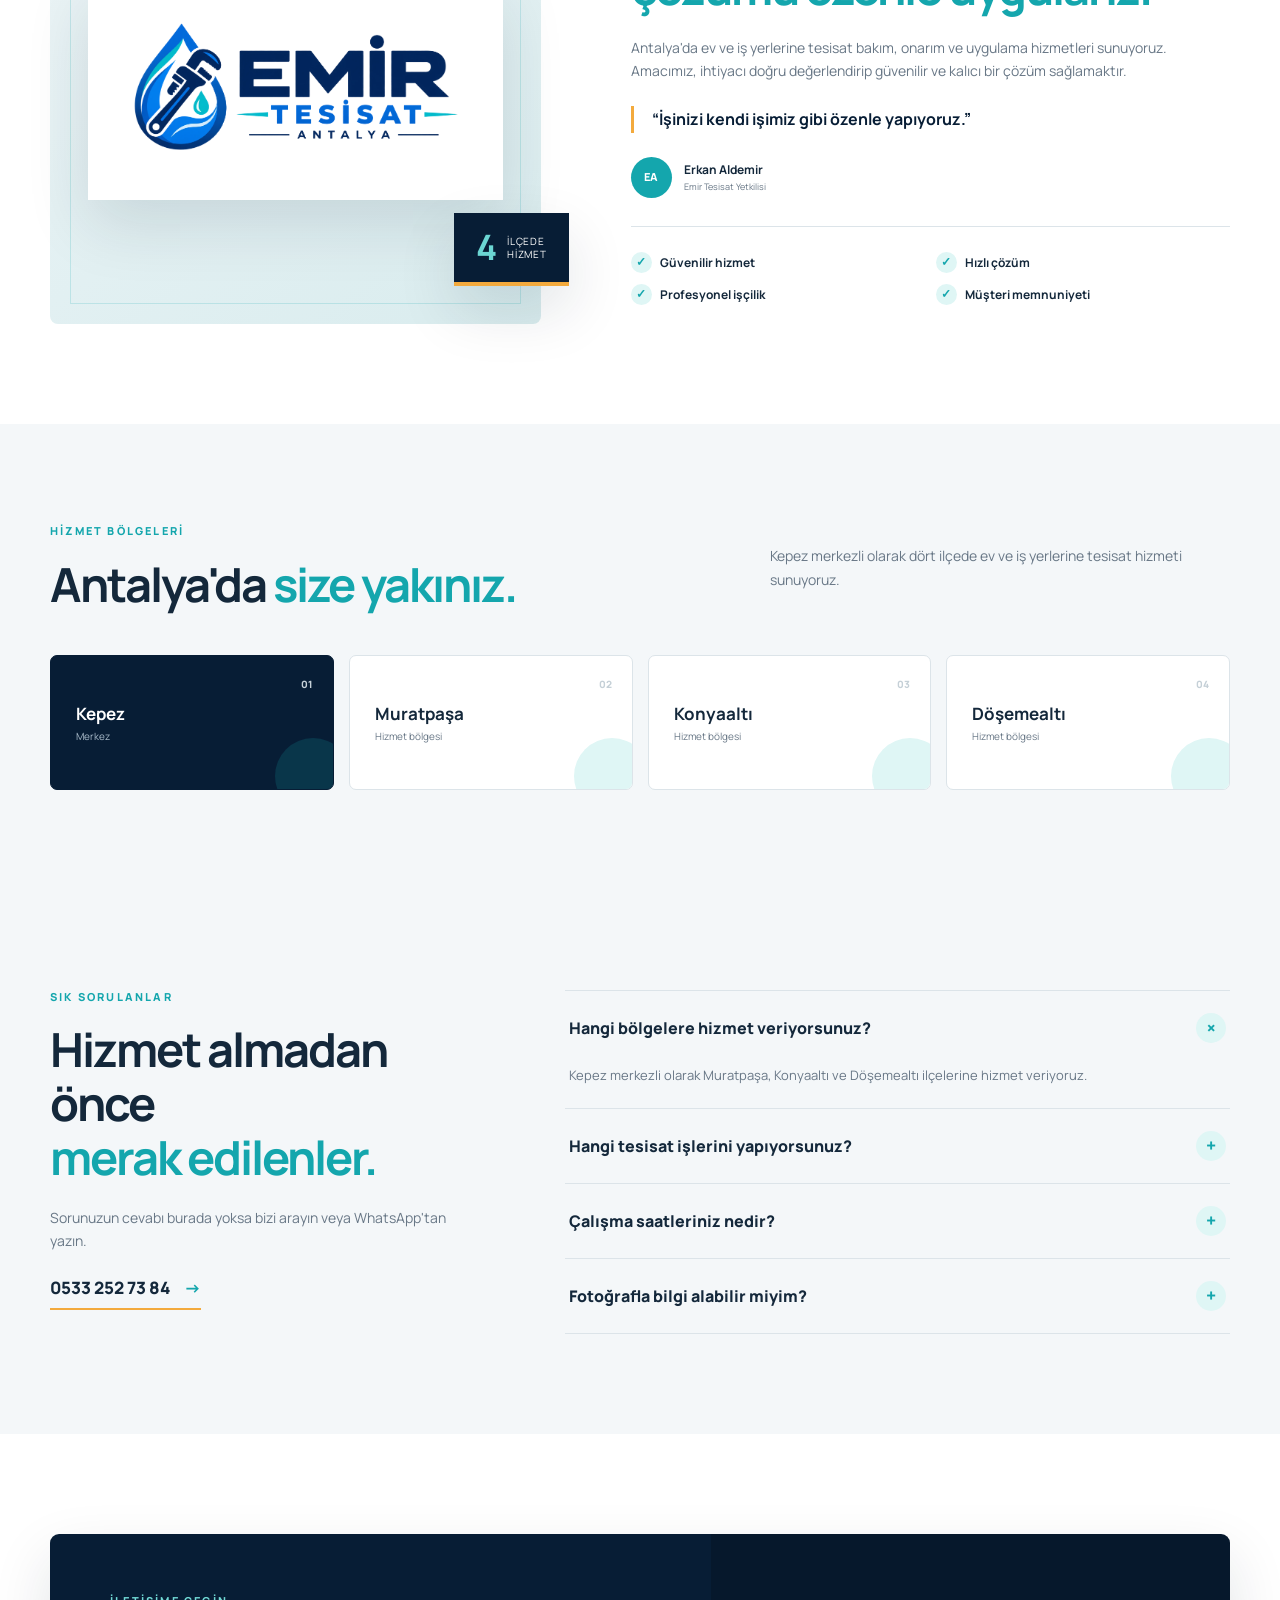
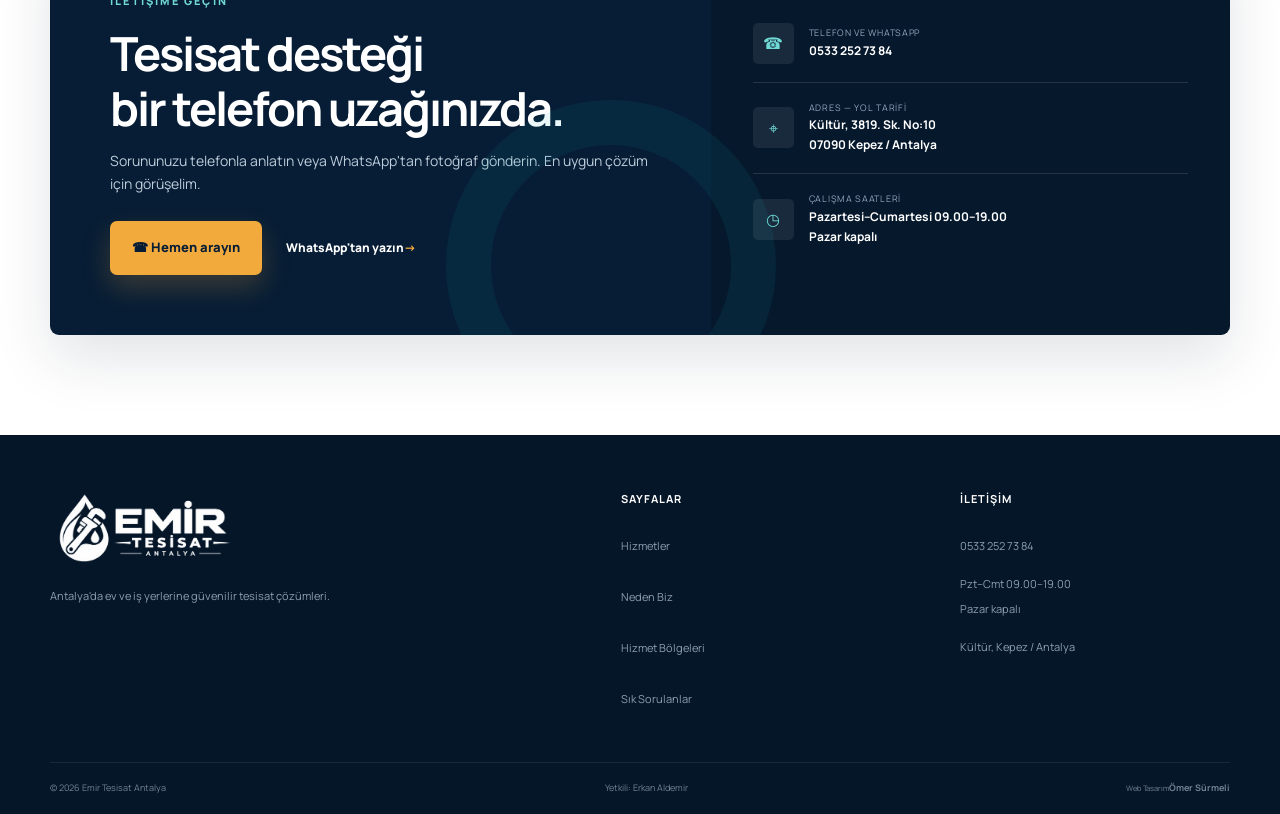
==== commit 2add1703: "Profesyonel web tasarım imzasını ekle Added design credit for web design to the footer." ====
--- a/index.html
+++ b/index.html
@@ -191,7 +191,7 @@
 
   <footer>
     <div class="container footer-grid"><div class="footer-brand"><img src="assets/emir-tesisat-logo.webp" width="1942" height="809" loading="lazy" decoding="async" alt="Emir Tesisat Antalya"><p>Antalya'da ev ve iş yerlerine güvenilir tesisat çözümleri.</p></div><div><h2>Sayfalar</h2><a href="#hizmetler">Hizmetler</a><a href="#neden-biz">Neden Biz</a><a href="#bolgeler">Hizmet Bölgeleri</a><a href="#sss">Sık Sorulanlar</a></div><div><h2>İletişim</h2><a href="tel:+905332527384">0533 252 73 84</a><span>Pzt–Cmt 09.00–19.00</span><span>Pazar kapalı</span><a href="https://www.google.com/maps/dir/?api=1&amp;destination=K%C3%BClt%C3%BCr%2C%203819.%20Sk.%20No%3A10%2C%2007090%20Kepez%2FAntalya" target="_blank" rel="noopener">Kültür, Kepez / Antalya</a></div></div>
-    <div class="container copyright"><span>© <span id="current-year">2026</span> Emir Tesisat Antalya</span><span>Yetkili: Erkan Aldemir</span></div>
+    <div class="container copyright"><span>© <span id="current-year">2026</span> Emir Tesisat Antalya</span><span>Yetkili: Erkan Aldemir</span><span class="design-credit" aria-label="Web tasarım: Ömer Sürmeli"><small>Web Tasarım</small><strong>Ömer Sürmeli</strong></span></div>
   </footer>
   <a class="float-wa" href="https://wa.me/905332527384?text=Merhaba%20Emir%20Tesisat%2C%20hizmet%20almak%20istiyorum." target="_blank" rel="noopener" aria-label="WhatsApp ile iletişime geç"><span aria-hidden="true">●</span><b>WhatsApp</b></a>
   <script src="script.js" defer></script>
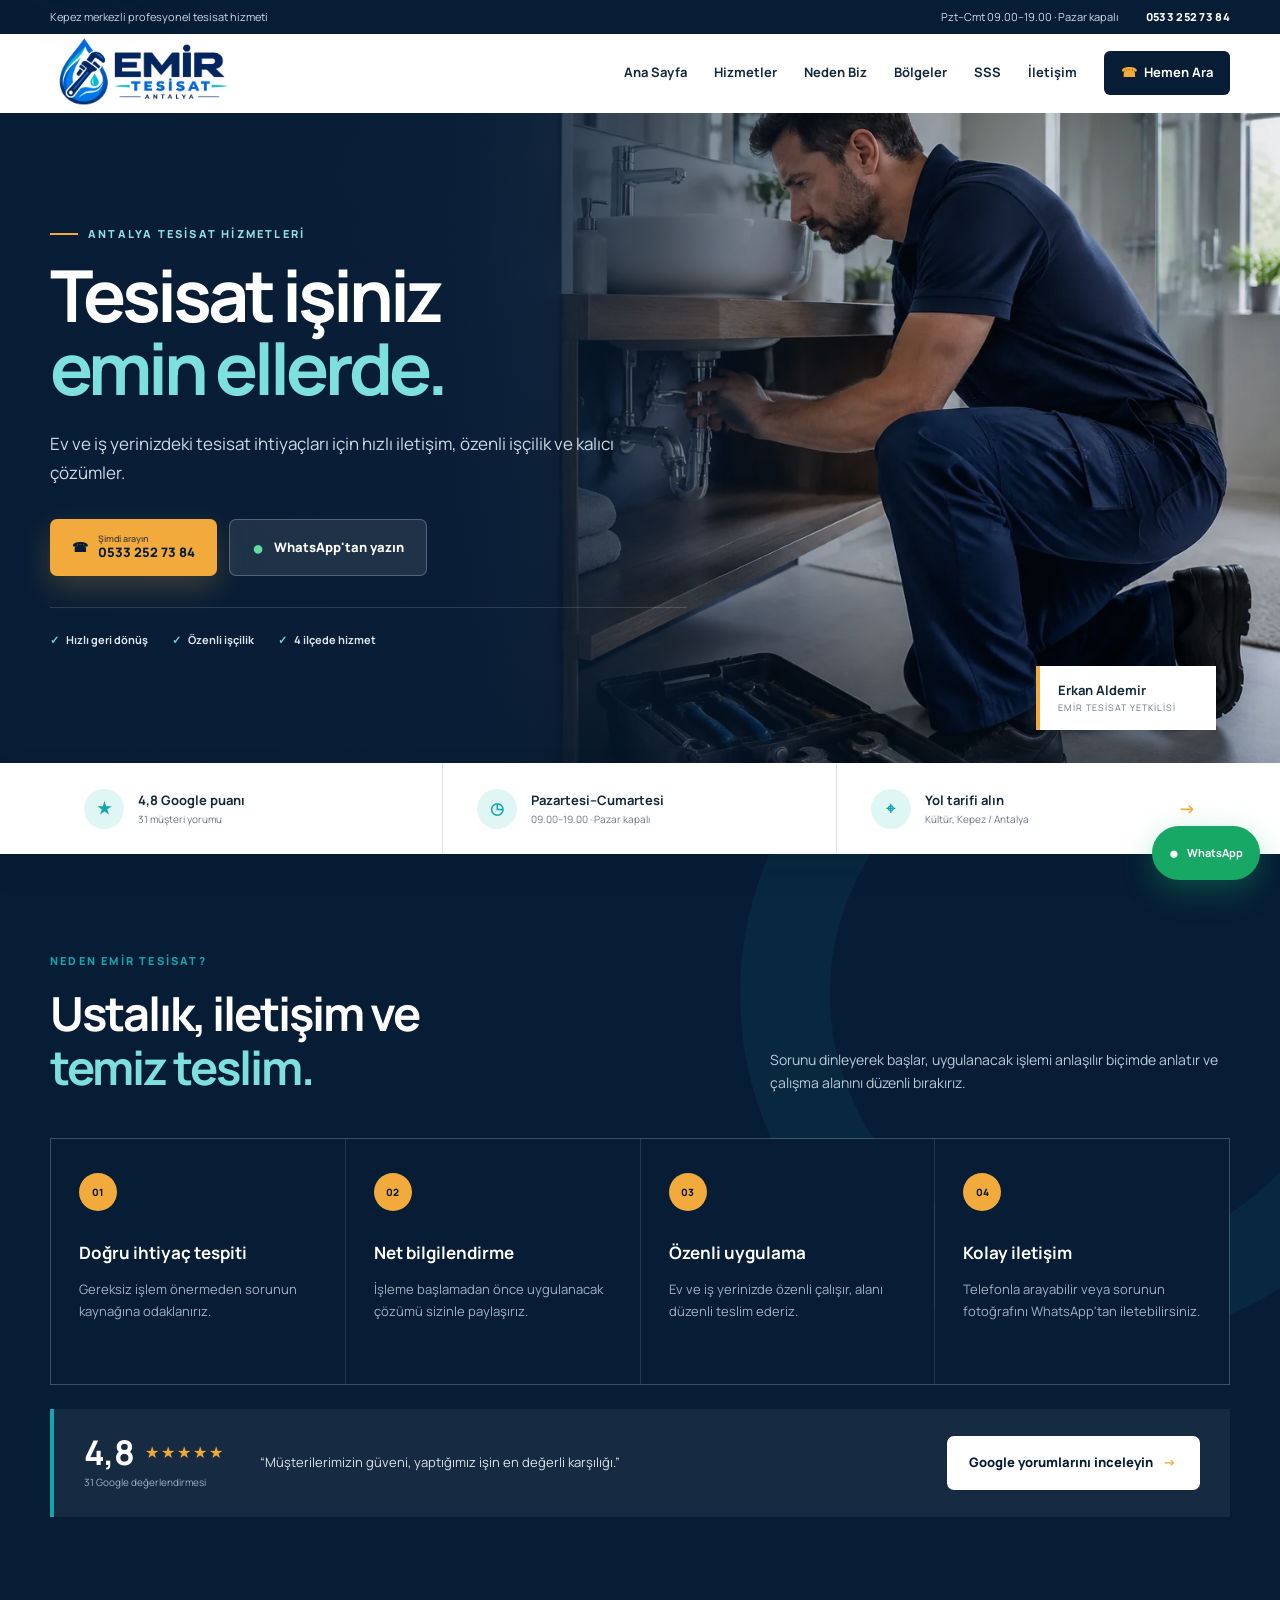
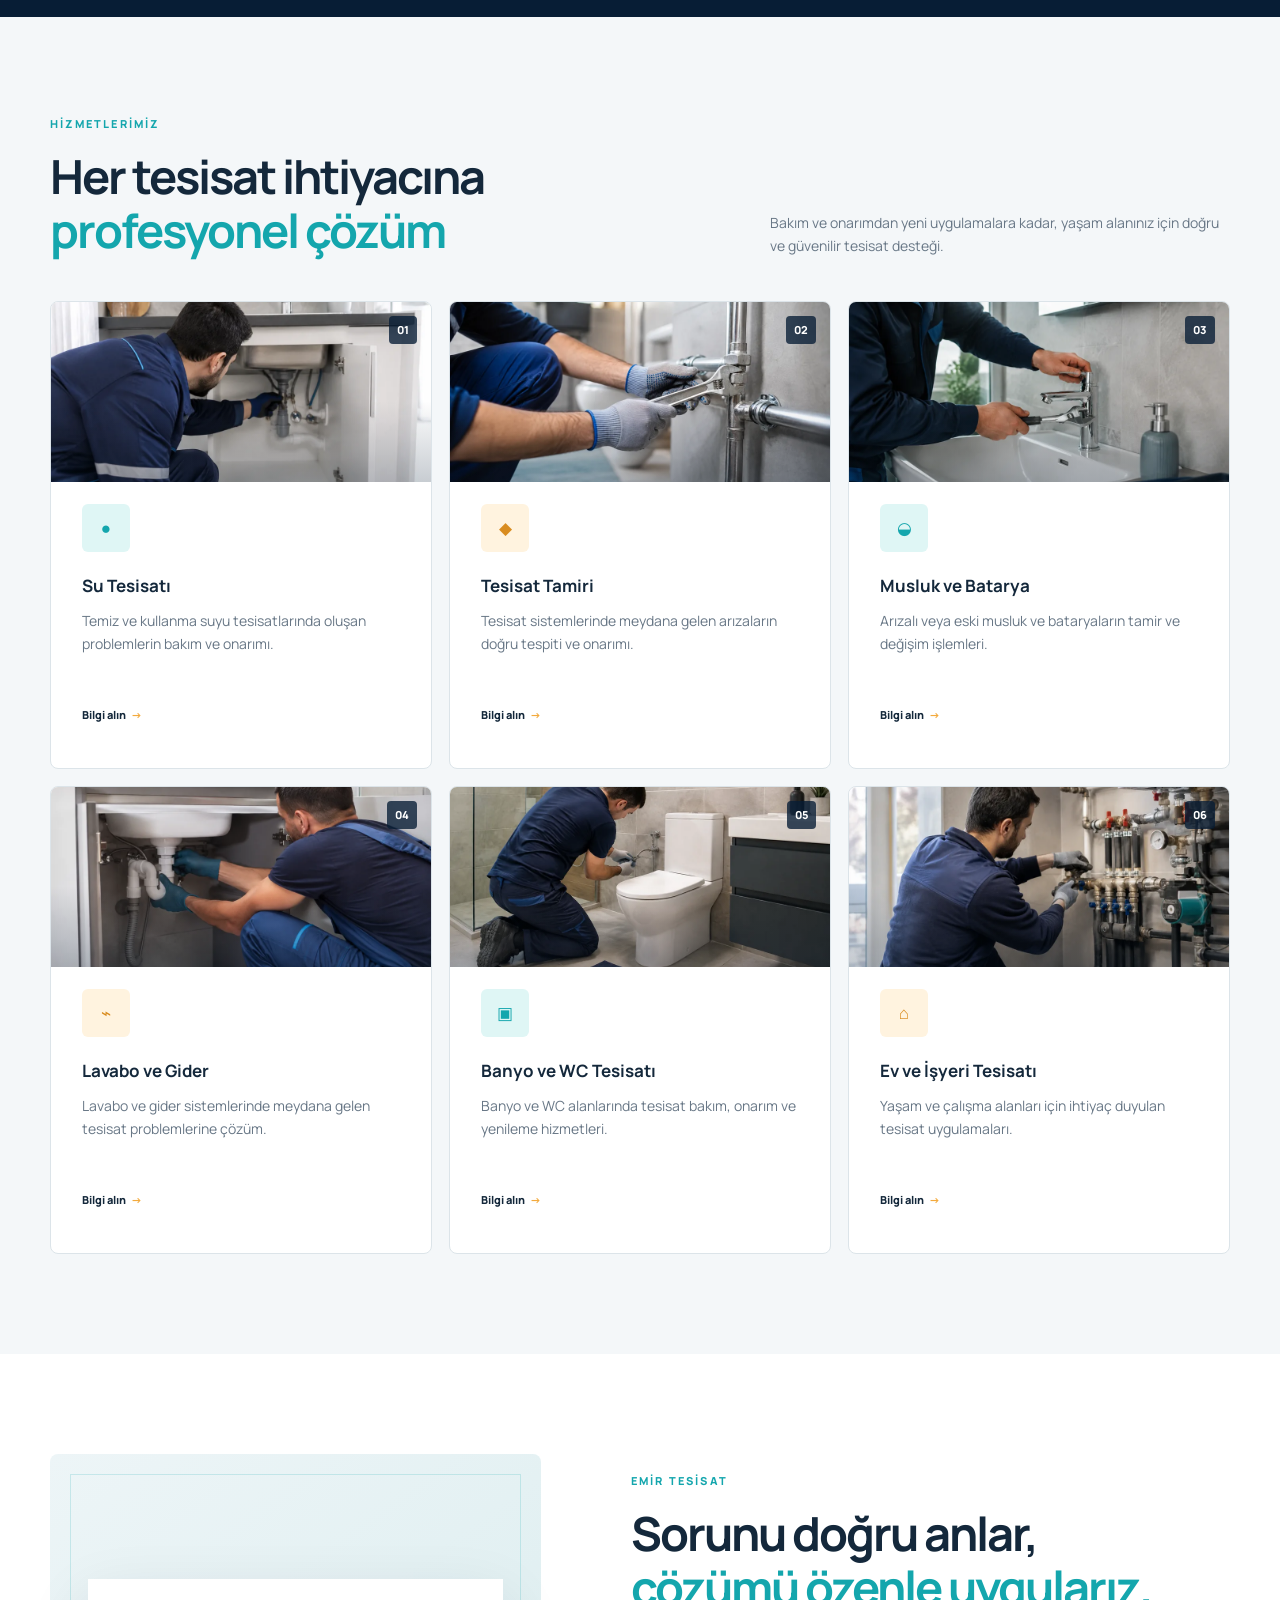
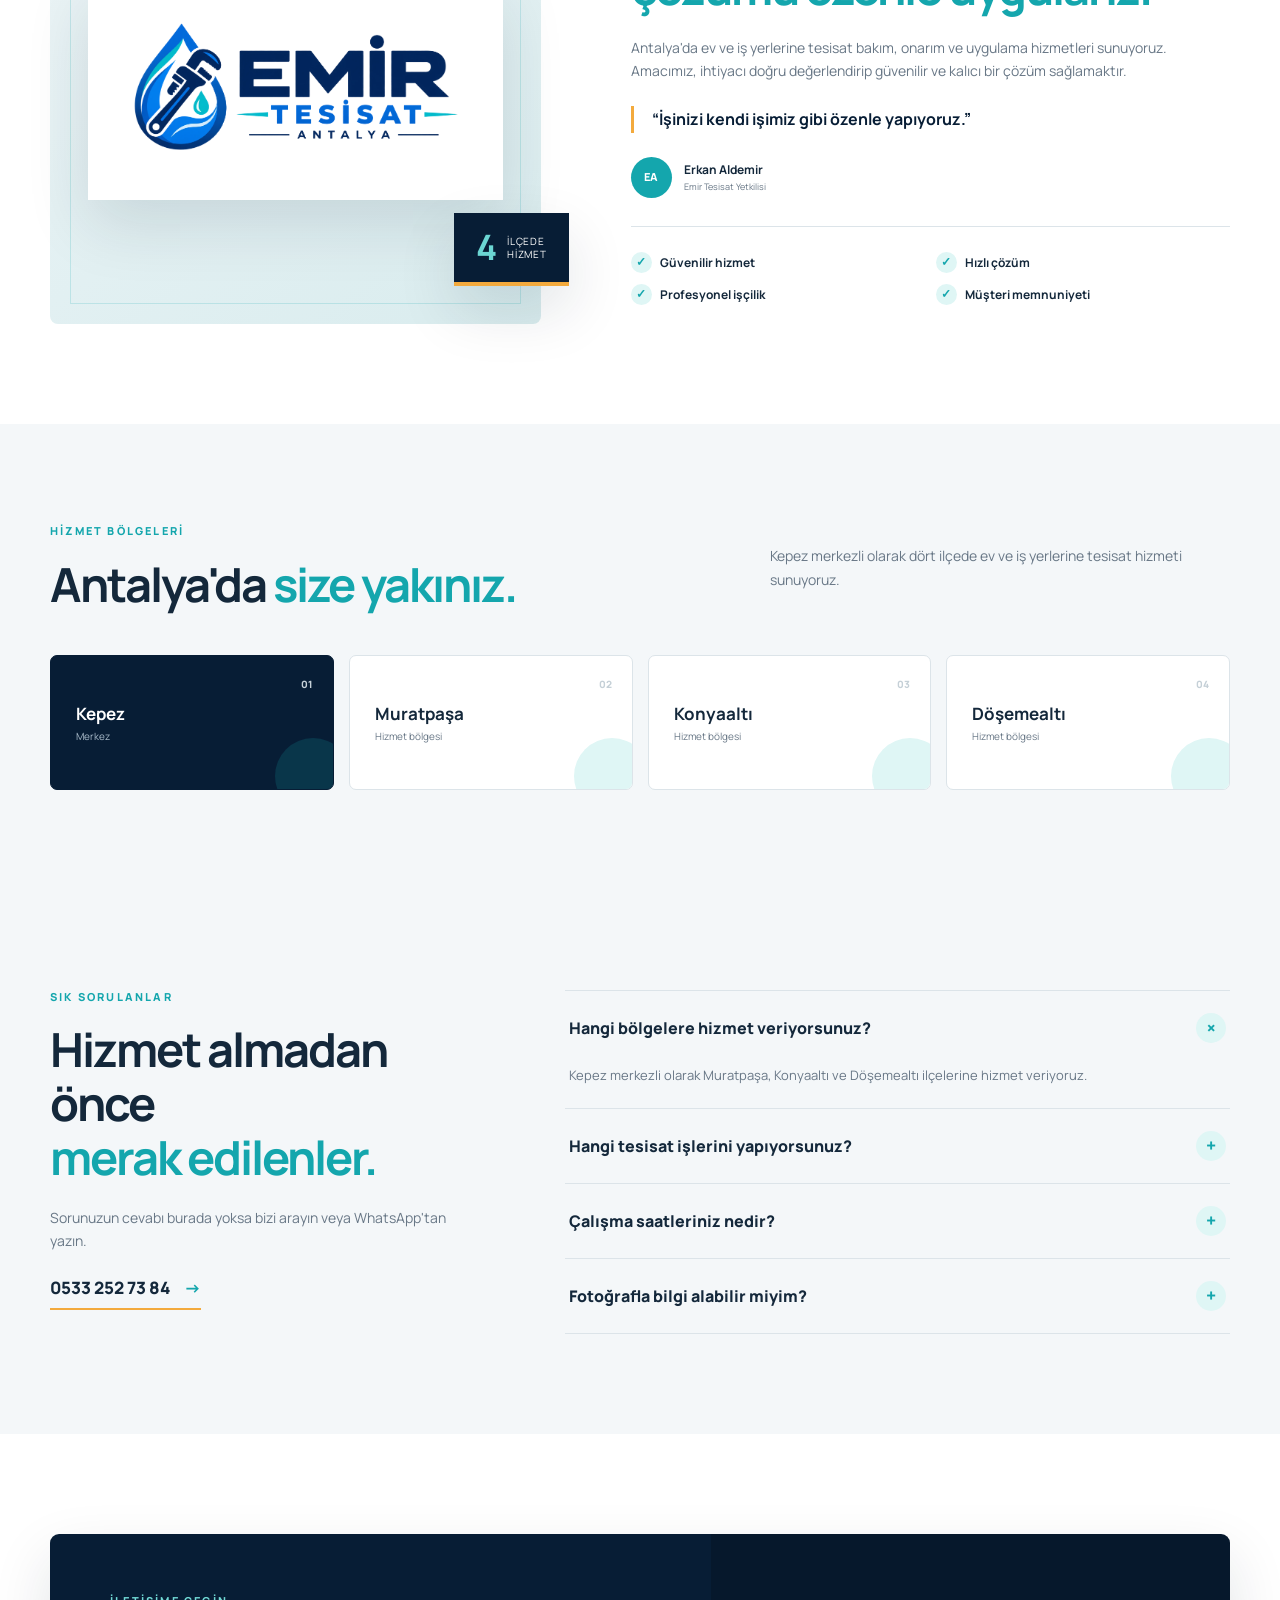
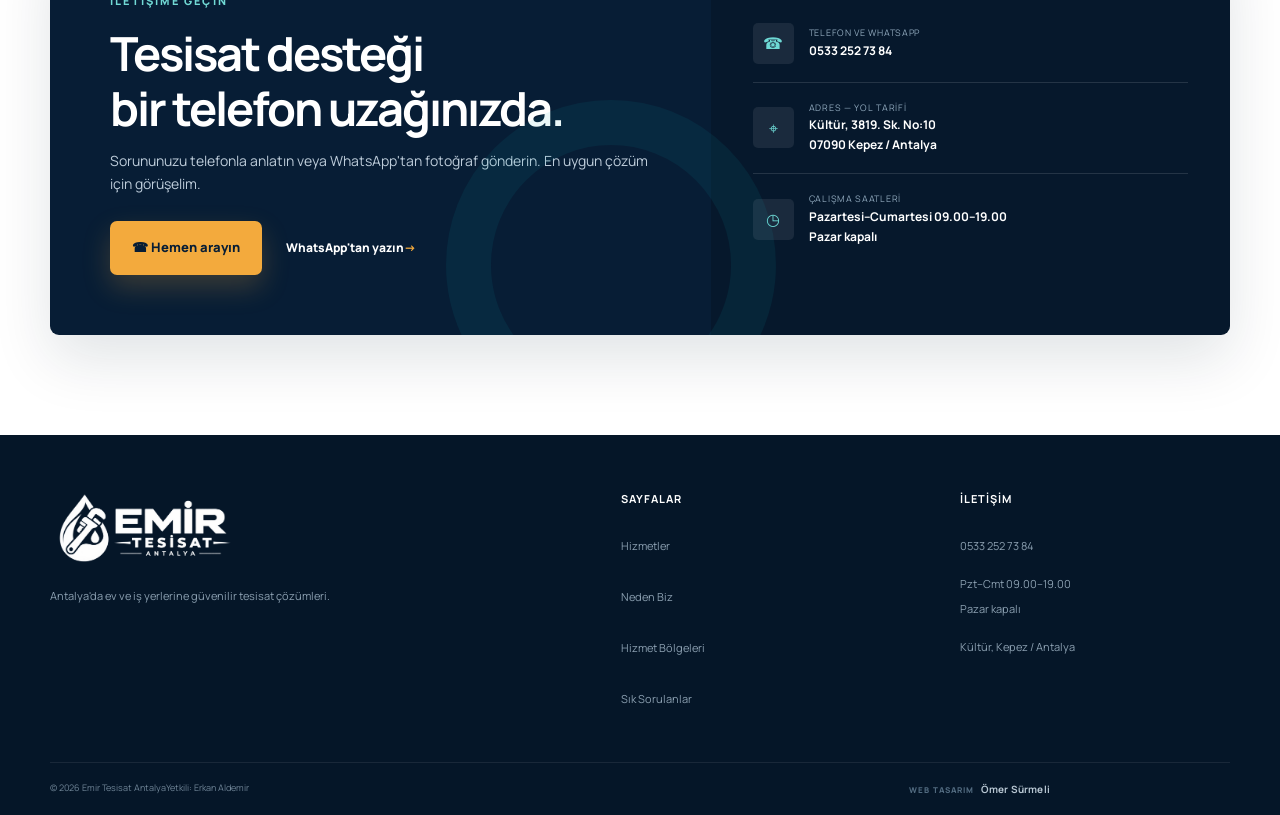
==== commit d8269bca: "Emir Tesisat teknik SEO ayarlarını geliştir" ====
--- a/index.html
+++ b/index.html
@@ -7,7 +7,10 @@
   <meta name="author" content="Erkan Aldemir">
   <meta name="theme-color" content="#071d35">
   <meta name="robots" content="index, follow">
+  <meta name="format-detection" content="telephone=yes">
   <link rel="canonical" href="https://emirtesisatantalya.com/">
+  <link rel="alternate" hreflang="tr-TR" href="https://emirtesisatantalya.com/">
+  <link rel="alternate" hreflang="x-default" href="https://emirtesisatantalya.com/">
   <meta property="og:type" content="website">
   <meta property="og:locale" content="tr_TR">
   <meta property="og:site_name" content="Emir Tesisat Antalya">
@@ -15,11 +18,14 @@
   <meta property="og:title" content="Emir Tesisat Antalya | Profesyonel Tesisat Hizmeti">
   <meta property="og:description" content="Antalya'da ev ve iş yerleri için güvenilir tesisat bakım ve onarım hizmetleri. Pazartesi–Cumartesi 09.00–19.00.">
   <meta property="og:image" content="https://emirtesisatantalya.com/assets/emir-tesisat-hero.png">
+  <meta property="og:image:width" content="1536">
+  <meta property="og:image:height" content="1024">
   <meta property="og:image:alt" content="Lavabo tesisatını kontrol eden profesyonel tesisat ustası">
   <meta name="twitter:card" content="summary_large_image">
   <meta name="twitter:title" content="Emir Tesisat Antalya | Profesyonel Tesisat Hizmeti">
   <meta name="twitter:description" content="Antalya'da ev ve iş yerleri için güvenilir tesisat bakım ve onarım hizmetleri. Pazartesi–Cumartesi 09.00–19.00.">
   <meta name="twitter:image" content="https://emirtesisatantalya.com/assets/emir-tesisat-hero.png">
+  <meta name="twitter:image:alt" content="Lavabo tesisatını kontrol eden profesyonel tesisat ustası">
   <title>Antalya Tesisatçı | Emir Tesisat — Erkan Aldemir</title>
   <link rel="icon" href="assets/emir-tesisat-logo.png" type="image/png">
   <link rel="preload" as="image" href="assets/emir-tesisat-hero.webp" type="image/webp" fetchpriority="high">
@@ -34,6 +40,7 @@
     "@id": "https://emirtesisatantalya.com/#business",
     "name": "Emir Tesisat Antalya",
     "url": "https://emirtesisatantalya.com/",
+    "logo": "https://emirtesisatantalya.com/assets/emir-tesisat-logo.png",
     "image": "https://emirtesisatantalya.com/assets/emir-tesisat-hero.png",
     "description": "Antalya'da ev ve iş yerleri için su tesisatı bakım, onarım ve uygulama hizmetleri.",
     "telephone": "+905332527384",
@@ -73,6 +80,46 @@
     "priceRange": "₺₺"
   }
   </script>
+  <script type="application/ld+json">
+  {
+    "@context": "https://schema.org",
+    "@type": "FAQPage",
+    "mainEntity": [
+      {
+        "@type": "Question",
+        "name": "Hangi bölgelere hizmet veriyorsunuz?",
+        "acceptedAnswer": {
+          "@type": "Answer",
+          "text": "Kepez merkezli olarak Muratpaşa, Konyaaltı ve Döşemealtı ilçelerine hizmet veriyoruz."
+        }
+      },
+      {
+        "@type": "Question",
+        "name": "Hangi tesisat işlerini yapıyorsunuz?",
+        "acceptedAnswer": {
+          "@type": "Answer",
+          "text": "Su tesisatı, tesisat tamiri, musluk ve batarya, lavabo ve gider, banyo ve WC tesisatı ile ev ve işyeri tesisatı işlerinde hizmet sunuyoruz."
+        }
+      },
+      {
+        "@type": "Question",
+        "name": "Çalışma saatleriniz nedir?",
+        "acceptedAnswer": {
+          "@type": "Answer",
+          "text": "Pazartesi–Cumartesi 09.00–19.00 saatleri arasında hizmet veriyoruz. Pazar günleri kapalıyız."
+        }
+      },
+      {
+        "@type": "Question",
+        "name": "Fotoğrafla bilgi alabilir miyim?",
+        "acceptedAnswer": {
+          "@type": "Answer",
+          "text": "Evet. Sorunun fotoğrafını WhatsApp'tan ileterek ilk bilgilendirmeyi daha hızlı alabilirsiniz."
+        }
+      }
+    ]
+  }
+  </script>
 </head>
 <body>
   <a class="skip-link" href="#main-content">Ana içeriğe geç</a>
--- a/style.css
+++ b/style.css
@@ -62,3 +62,14 @@
 .service-photo img{display:block;width:100%;height:100%;object-fit:cover;transition:transform .35s ease}
 .service-grid article:hover .service-photo img{transform:scale(1.035)}
 .service-grid .service-no{z-index:2;top:14px;right:14px;padding:5px 8px;color:#fff;background:rgba(7,29,53,.78);border-radius:4px}
+
+
+/* Profesyonel site imzası */
+.design-credit{display:inline-flex;align-items:center;gap:7px;white-space:nowrap}
+.design-credit small{color:#526b80;font-size:8px;font-weight:800;letter-spacing:1px;text-transform:uppercase}
+.design-credit strong{color:#b6c5d1;font-size:10px;font-weight:700;letter-spacing:.2px}
+/* İmza ile WhatsApp düğmesi arasında güvenli boşluk */
+.copyright{flex-wrap:wrap}
+.design-credit{margin-left:auto;padding-right:120px}
+@media(max-width:480px){.design-credit{margin-left:0;padding-right:0}}
+@media(min-width:481px){.design-credit{padding-right:180px}}
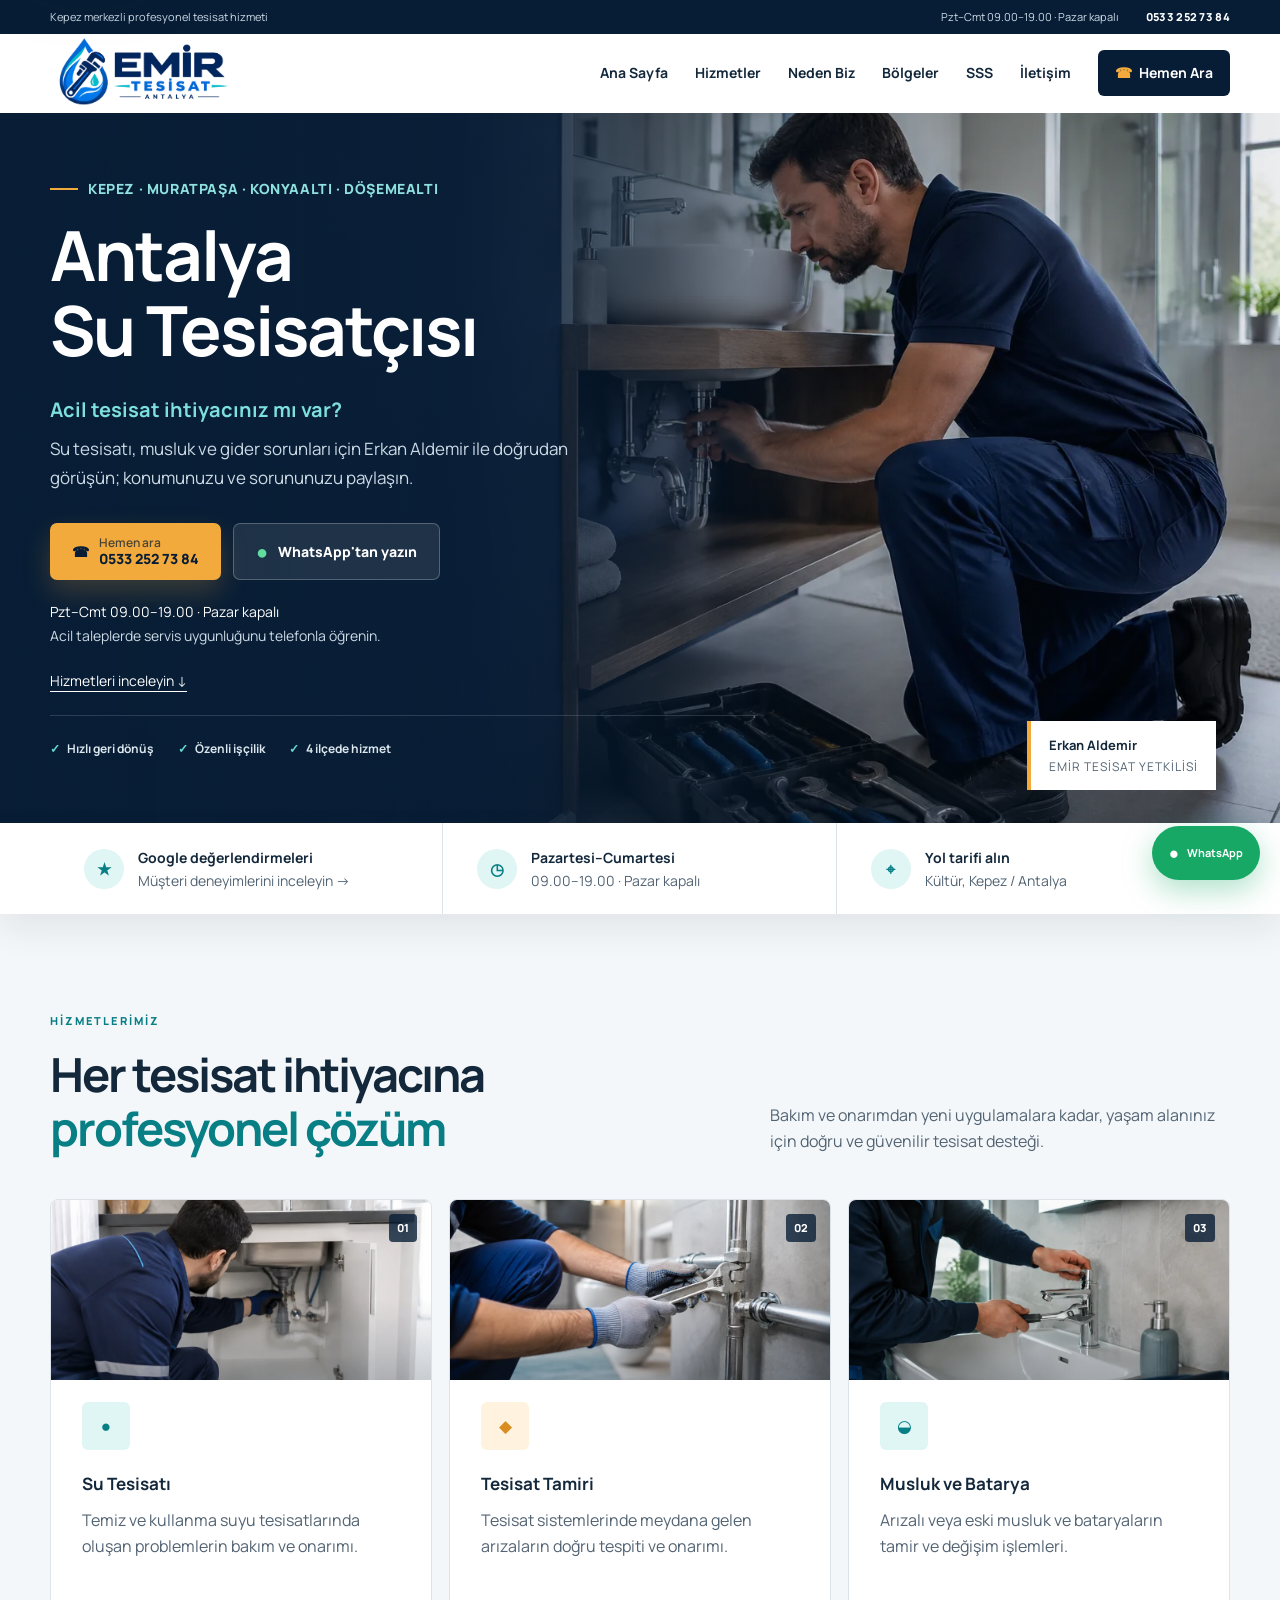
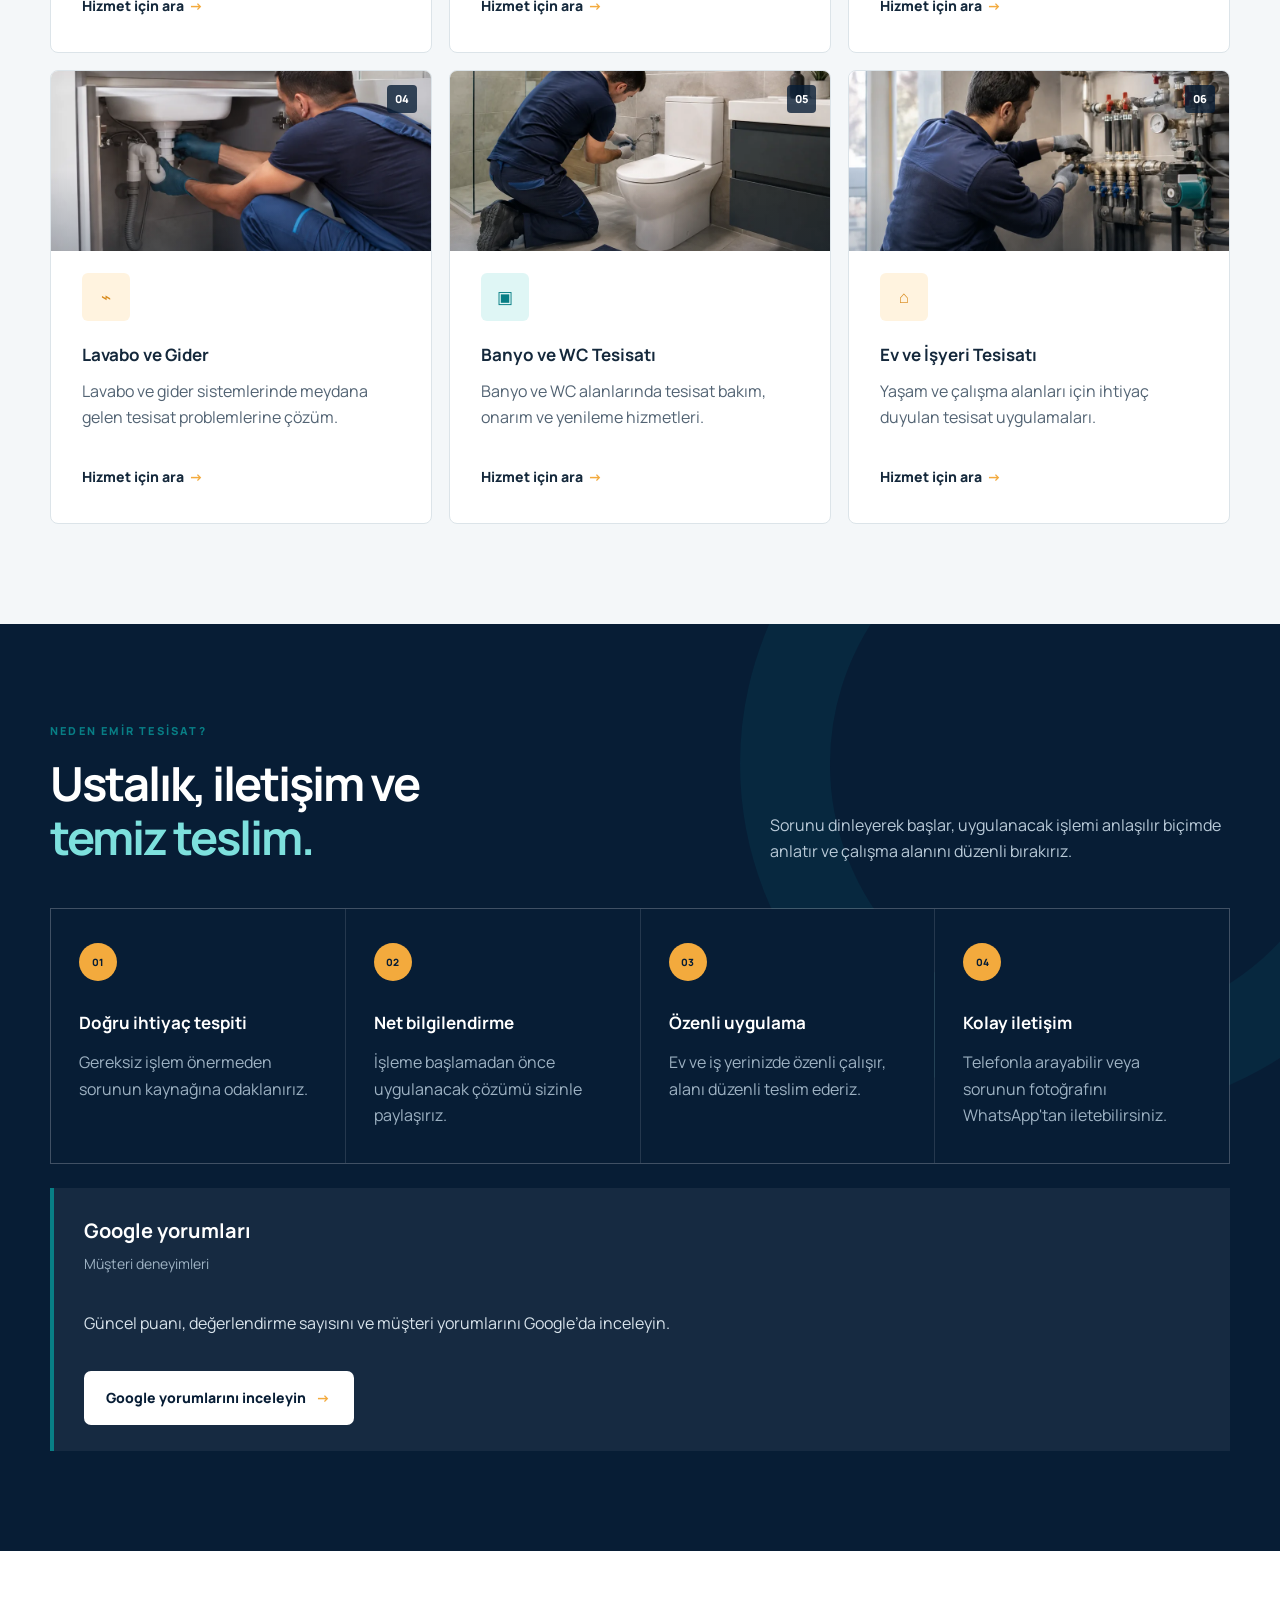
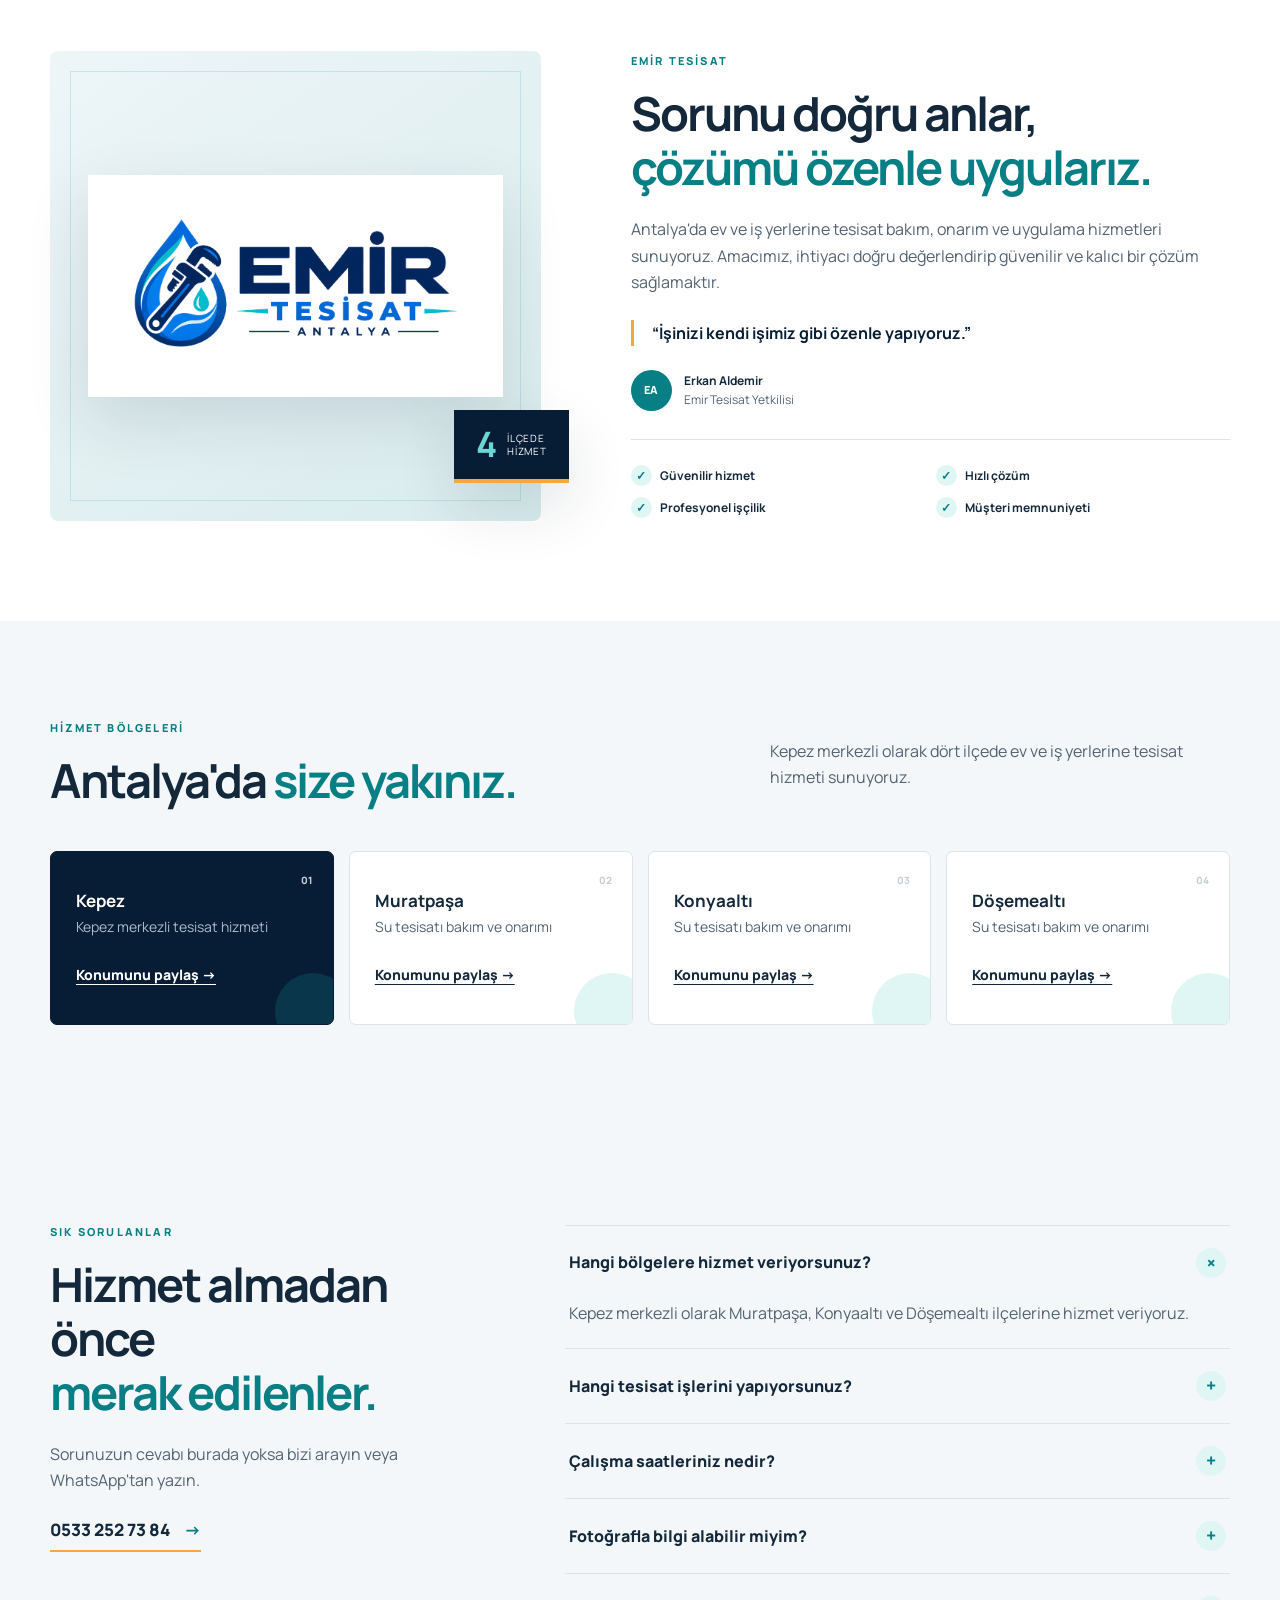
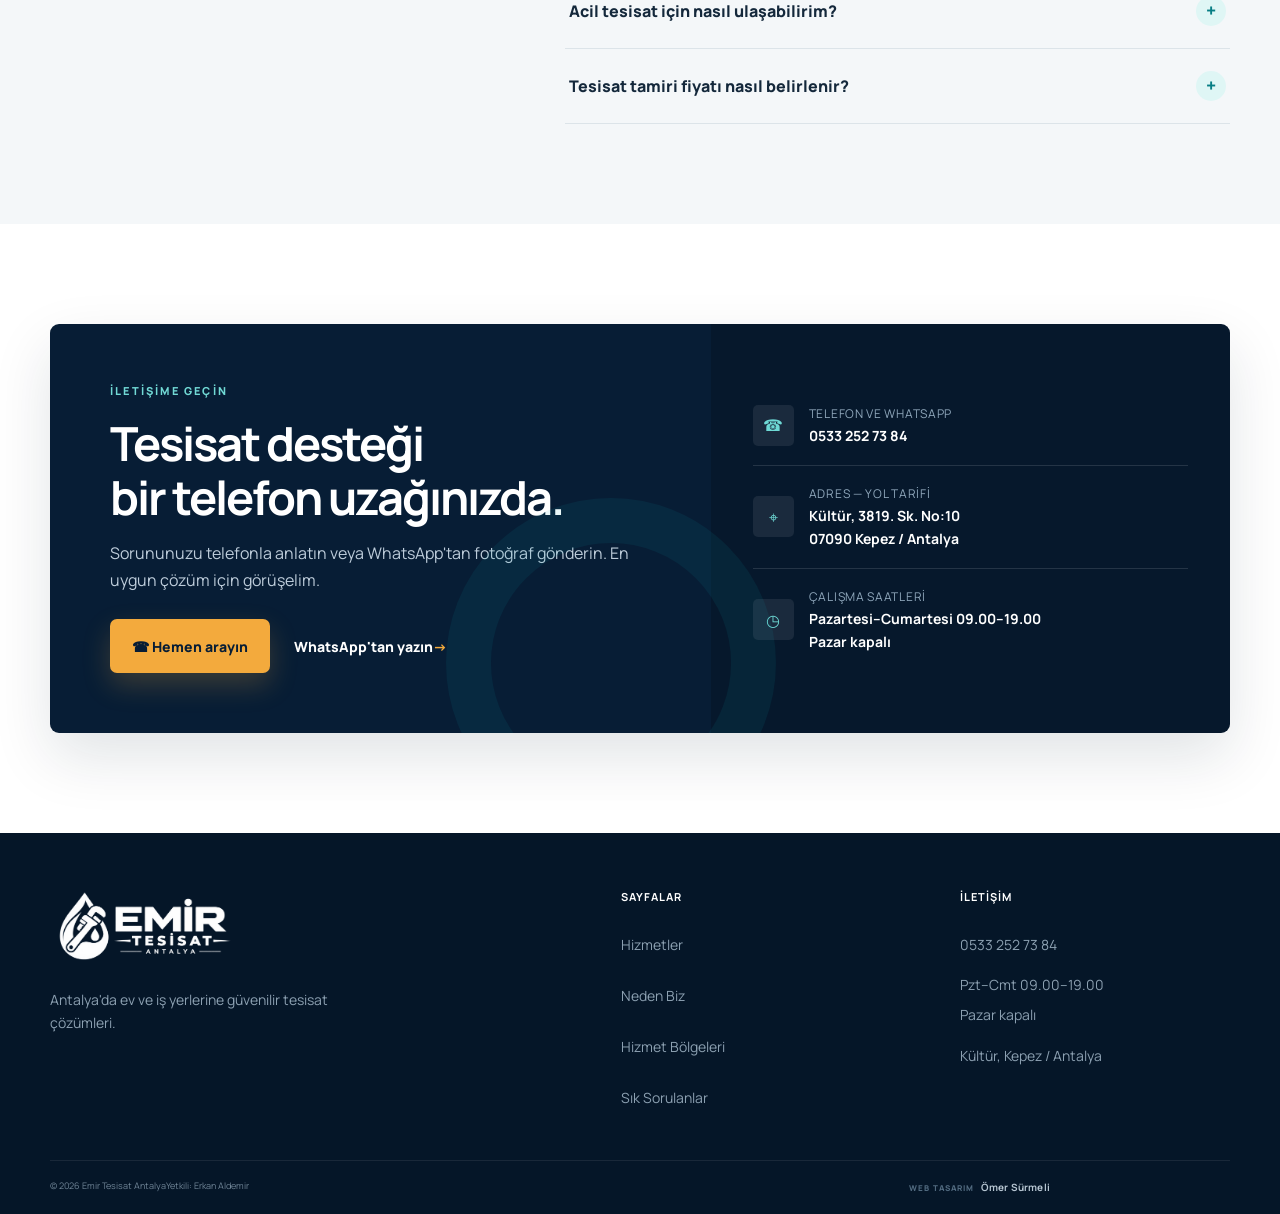
==== commit 4f28a8d8: "Improve mobile contact flow and Antalya local SEO" ====
--- a/index.html
+++ b/index.html
@@ -3,7 +3,7 @@
 <head>
   <meta charset="utf-8">
   <meta name="viewport" content="width=device-width, initial-scale=1">
-  <meta name="description" content="Emir Tesisat Antalya; Kepez, Muratpaşa, Konyaaltı ve Döşemealtı'nda su tesisatı, musluk, lavabo, gider, banyo ve WC tesisatı bakım ve onarım hizmetleri sunar.">
+  <meta name="description" content="Antalya su tesisatçısı Emir Tesisat. Kepez, Muratpaşa, Konyaaltı ve Döşemealtı’nda tesisat tamiri. Acil ihtiyaçlar için arayın: 0533 252 73 84. Pzt–Cmt 09.00–19.00.">
   <meta name="author" content="Erkan Aldemir">
   <meta name="theme-color" content="#071d35">
   <meta name="robots" content="index, follow">
@@ -15,18 +15,18 @@
   <meta property="og:locale" content="tr_TR">
   <meta property="og:site_name" content="Emir Tesisat Antalya">
   <meta property="og:url" content="https://emirtesisatantalya.com/">
-  <meta property="og:title" content="Emir Tesisat Antalya | Profesyonel Tesisat Hizmeti">
+  <meta property="og:title" content="Antalya Su Tesisatçısı | Acil Tesisat — Emir Tesisat">
   <meta property="og:description" content="Antalya'da ev ve iş yerleri için güvenilir tesisat bakım ve onarım hizmetleri. Pazartesi–Cumartesi 09.00–19.00.">
   <meta property="og:image" content="https://emirtesisatantalya.com/assets/emir-tesisat-hero.png">
   <meta property="og:image:width" content="1536">
   <meta property="og:image:height" content="1024">
   <meta property="og:image:alt" content="Lavabo tesisatını kontrol eden profesyonel tesisat ustası">
   <meta name="twitter:card" content="summary_large_image">
-  <meta name="twitter:title" content="Emir Tesisat Antalya | Profesyonel Tesisat Hizmeti">
+  <meta name="twitter:title" content="Antalya Su Tesisatçısı | Acil Tesisat — Emir Tesisat">
   <meta name="twitter:description" content="Antalya'da ev ve iş yerleri için güvenilir tesisat bakım ve onarım hizmetleri. Pazartesi–Cumartesi 09.00–19.00.">
   <meta name="twitter:image" content="https://emirtesisatantalya.com/assets/emir-tesisat-hero.png">
   <meta name="twitter:image:alt" content="Lavabo tesisatını kontrol eden profesyonel tesisat ustası">
-  <title>Antalya Tesisatçı | Emir Tesisat — Erkan Aldemir</title>
+  <title>Antalya Su Tesisatçısı | Acil Tesisat — Emir Tesisat</title>
   <link rel="icon" href="assets/emir-tesisat-logo.png" type="image/png">
   <link rel="preload" as="image" href="assets/emir-tesisat-hero.webp" type="image/webp" fetchpriority="high">
   <link rel="preconnect" href="https://fonts.googleapis.com">
@@ -34,91 +34,210 @@
   <link href="https://fonts.googleapis.com/css2?family=Manrope:wght@400;500;600;700;800&amp;display=swap" rel="stylesheet">
   <link rel="stylesheet" href="style.css">
   <script type="application/ld+json">
-  {
-    "@context": "https://schema.org",
-    "@type": "Plumber",
-    "@id": "https://emirtesisatantalya.com/#business",
-    "name": "Emir Tesisat Antalya",
-    "url": "https://emirtesisatantalya.com/",
-    "logo": "https://emirtesisatantalya.com/assets/emir-tesisat-logo.png",
-    "image": "https://emirtesisatantalya.com/assets/emir-tesisat-hero.png",
-    "description": "Antalya'da ev ve iş yerleri için su tesisatı bakım, onarım ve uygulama hizmetleri.",
+{
+  "@context": "https://schema.org",
+  "@type": [
+    "LocalBusiness",
+    "Plumber"
+  ],
+  "@id": "https://emirtesisatantalya.com/#business",
+  "name": "Emir Tesisat Antalya",
+  "url": "https://emirtesisatantalya.com/",
+  "logo": "https://emirtesisatantalya.com/assets/emir-tesisat-logo.png",
+  "image": "https://emirtesisatantalya.com/assets/emir-tesisat-hero.png",
+  "description": "Antalya su tesisatçısı Emir Tesisat. Kepez, Muratpaşa, Konyaaltı ve Döşemealtı’nda tesisat tamiri. Acil ihtiyaçlar için arayın: 0533 252 73 84. Pzt–Cmt 09.00–19.00.",
+  "telephone": "+905332527384",
+  "contactPoint": {
+    "@type": "ContactPoint",
     "telephone": "+905332527384",
-    "contactPoint": {
-      "@type": "ContactPoint",
-      "telephone": "+905332527384",
-      "contactType": "customer service",
-      "availableLanguage": "Turkish"
-    },
-    "founder": {"@type": "Person", "name": "Erkan Aldemir"},
-    "address": {
-      "@type": "PostalAddress",
-      "streetAddress": "Kültür, 3819. Sk. No:10",
-      "postalCode": "07090",
-      "addressLocality": "Kepez",
-      "addressRegion": "Antalya",
-      "addressCountry": "TR"
-    },
-    "openingHoursSpecification": [{
+    "contactType": "customer service",
+    "availableLanguage": "Turkish"
+  },
+  "founder": {
+    "@type": "Person",
+    "name": "Erkan Aldemir"
+  },
+  "address": {
+    "@type": "PostalAddress",
+    "streetAddress": "Kültür, 3819. Sk. No:10",
+    "postalCode": "07090",
+    "addressLocality": "Kepez",
+    "addressRegion": "Antalya",
+    "addressCountry": "TR"
+  },
+  "openingHoursSpecification": [
+    {
       "@type": "OpeningHoursSpecification",
-      "dayOfWeek": ["Monday", "Tuesday", "Wednesday", "Thursday", "Friday", "Saturday"],
+      "dayOfWeek": [
+        "Monday",
+        "Tuesday",
+        "Wednesday",
+        "Thursday",
+        "Friday",
+        "Saturday"
+      ],
       "opens": "09:00",
       "closes": "19:00"
-    }],
-    "areaServed": ["Kepez", "Muratpaşa", "Konyaaltı", "Döşemealtı"],
-    "hasOfferCatalog": {
-      "@type": "OfferCatalog",
-      "name": "Tesisat hizmetleri",
-      "itemListElement": [
-        {"@type": "Offer", "itemOffered": {"@type": "Service", "name": "Su tesisatı"}},
-        {"@type": "Offer", "itemOffered": {"@type": "Service", "name": "Tesisat tamiri"}},
-        {"@type": "Offer", "itemOffered": {"@type": "Service", "name": "Musluk ve batarya tamiri"}},
-        {"@type": "Offer", "itemOffered": {"@type": "Service", "name": "Lavabo ve gider tesisatı"}},
-        {"@type": "Offer", "itemOffered": {"@type": "Service", "name": "Banyo ve WC tesisatı"}}
-      ]
-    },
-    "priceRange": "₺₺"
-  }
+    }
+  ],
+  "areaServed": [
+    {
+      "@type": "AdministrativeArea",
+      "name": "Kepez",
+      "containedInPlace": {
+        "@type": "City",
+        "name": "Antalya"
+      }
+    },
+    {
+      "@type": "AdministrativeArea",
+      "name": "Muratpaşa",
+      "containedInPlace": {
+        "@type": "City",
+        "name": "Antalya"
+      }
+    },
+    {
+      "@type": "AdministrativeArea",
+      "name": "Konyaaltı",
+      "containedInPlace": {
+        "@type": "City",
+        "name": "Antalya"
+      }
+    },
+    {
+      "@type": "AdministrativeArea",
+      "name": "Döşemealtı",
+      "containedInPlace": {
+        "@type": "City",
+        "name": "Antalya"
+      }
+    }
+  ],
+  "hasOfferCatalog": {
+    "@type": "OfferCatalog",
+    "name": "Tesisat hizmetleri",
+    "itemListElement": [
+      {
+        "@type": "Offer",
+        "itemOffered": {
+          "@type": "Service",
+          "name": "Su tesisatı",
+          "provider": {
+            "@id": "https://emirtesisatantalya.com/#business"
+          }
+        }
+      },
+      {
+        "@type": "Offer",
+        "itemOffered": {
+          "@type": "Service",
+          "name": "Tesisat tamiri",
+          "provider": {
+            "@id": "https://emirtesisatantalya.com/#business"
+          }
+        }
+      },
+      {
+        "@type": "Offer",
+        "itemOffered": {
+          "@type": "Service",
+          "name": "Musluk ve batarya tamiri",
+          "provider": {
+            "@id": "https://emirtesisatantalya.com/#business"
+          }
+        }
+      },
+      {
+        "@type": "Offer",
+        "itemOffered": {
+          "@type": "Service",
+          "name": "Lavabo ve gider tesisatı",
+          "provider": {
+            "@id": "https://emirtesisatantalya.com/#business"
+          }
+        }
+      },
+      {
+        "@type": "Offer",
+        "itemOffered": {
+          "@type": "Service",
+          "name": "Banyo ve WC tesisatı",
+          "provider": {
+            "@id": "https://emirtesisatantalya.com/#business"
+          }
+        }
+      },
+      {
+        "@type": "Offer",
+        "itemOffered": {
+          "@type": "Service",
+          "name": "Ev ve İşyeri Tesisatı",
+          "provider": {
+            "@id": "https://emirtesisatantalya.com/#business"
+          }
+        }
+      }
+    ]
+  },
+  "priceRange": "₺₺"
+}
   </script>
   <script type="application/ld+json">
-  {
-    "@context": "https://schema.org",
-    "@type": "FAQPage",
-    "mainEntity": [
-      {
-        "@type": "Question",
-        "name": "Hangi bölgelere hizmet veriyorsunuz?",
-        "acceptedAnswer": {
-          "@type": "Answer",
-          "text": "Kepez merkezli olarak Muratpaşa, Konyaaltı ve Döşemealtı ilçelerine hizmet veriyoruz."
-        }
-      },
-      {
-        "@type": "Question",
-        "name": "Hangi tesisat işlerini yapıyorsunuz?",
-        "acceptedAnswer": {
-          "@type": "Answer",
-          "text": "Su tesisatı, tesisat tamiri, musluk ve batarya, lavabo ve gider, banyo ve WC tesisatı ile ev ve işyeri tesisatı işlerinde hizmet sunuyoruz."
-        }
-      },
-      {
-        "@type": "Question",
-        "name": "Çalışma saatleriniz nedir?",
-        "acceptedAnswer": {
-          "@type": "Answer",
-          "text": "Pazartesi–Cumartesi 09.00–19.00 saatleri arasında hizmet veriyoruz. Pazar günleri kapalıyız."
-        }
-      },
-      {
-        "@type": "Question",
-        "name": "Fotoğrafla bilgi alabilir miyim?",
-        "acceptedAnswer": {
-          "@type": "Answer",
-          "text": "Evet. Sorunun fotoğrafını WhatsApp'tan ileterek ilk bilgilendirmeyi daha hızlı alabilirsiniz."
-        }
-      }
-    ]
-  }
+{
+  "@context": "https://schema.org",
+  "@type": "FAQPage",
+  "mainEntity": [
+    {
+      "@type": "Question",
+      "name": "Hangi bölgelere hizmet veriyorsunuz?",
+      "acceptedAnswer": {
+        "@type": "Answer",
+        "text": "Kepez merkezli olarak Muratpaşa, Konyaaltı ve Döşemealtı ilçelerine hizmet veriyoruz."
+      }
+    },
+    {
+      "@type": "Question",
+      "name": "Hangi tesisat işlerini yapıyorsunuz?",
+      "acceptedAnswer": {
+        "@type": "Answer",
+        "text": "Su tesisatı, tesisat tamiri, musluk ve batarya, lavabo ve gider, banyo ve WC tesisatı ile ev ve işyeri tesisatı işlerinde hizmet sunuyoruz."
+      }
+    },
+    {
+      "@type": "Question",
+      "name": "Çalışma saatleriniz nedir?",
+      "acceptedAnswer": {
+        "@type": "Answer",
+        "text": "Pazartesi–Cumartesi 09.00–19.00 saatleri arasında hizmet veriyoruz. Pazar günleri kapalıyız."
+      }
+    },
+    {
+      "@type": "Question",
+      "name": "Fotoğrafla bilgi alabilir miyim?",
+      "acceptedAnswer": {
+        "@type": "Answer",
+        "text": "Evet. Sorunun fotoğrafını WhatsApp'tan ileterek ilk bilgilendirmeyi daha hızlı alabilirsiniz."
+      }
+    },
+    {
+      "@type": "Question",
+      "name": "Acil tesisat için nasıl ulaşabilirim?",
+      "acceptedAnswer": {
+        "@type": "Answer",
+        "text": "0533 252 73 84 numarasını arayarak sorununuzu ve konumunuzu paylaşabilirsiniz. Pazartesi–Cumartesi 09.00–19.00 saatleri arasında hizmet veriyoruz. Acil taleplerde servis uygunluğunu ve tahmini geliş süresini telefonla öğrenebilirsiniz. Pazar günleri kapalıyız."
+      }
+    },
+    {
+      "@type": "Question",
+      "name": "Tesisat tamiri fiyatı nasıl belirlenir?",
+      "acceptedAnswer": {
+        "@type": "Answer",
+        "text": "Ücret; arızanın türüne, gerekli malzemeye ve yapılacak işleme göre değişir. Sorunun fotoğrafını ve bulunduğunuz ilçeyi WhatsApp’tan paylaşarak bilgi isteyebilirsiniz. Kesin tutarı ve işlem kapsamını işe başlamadan önce görüşün."
+      }
+    }
+  ]
+}
   </script>
 </head>
 <body>
@@ -150,14 +269,14 @@
       <div class="hero-media" aria-hidden="true"></div>
       <div class="container hero-inner">
         <div class="hero-copy">
-          <p class="eyebrow"><span></span> Antalya tesisat hizmetleri</p>
-          <h1 id="hero-title">Tesisat işiniz<br><em>emin ellerde.</em></h1>
-          <p class="lead">Ev ve iş yerinizdeki tesisat ihtiyaçları için hızlı iletişim, özenli işçilik ve kalıcı çözümler.</p>
+          <p class="eyebrow"><span></span> Kepez · Muratpaşa · Konyaaltı · Döşemealtı</p>
+          <h1 id="hero-title">Antalya<br>Su Tesisatçısı</h1>
+          <p class="lead"><strong>Acil tesisat ihtiyacınız mı var?</strong> Su tesisatı, musluk ve gider sorunları için Erkan Aldemir ile doğrudan görüşün; konumunuzu ve sorununuzu paylaşın.</p>
           <div class="hero-actions">
-            <a class="button primary" href="tel:+905332527384"><span aria-hidden="true">☎</span><span><small>Şimdi arayın</small>0533 252 73 84</span></a>
+            <a class="button primary" href="tel:+905332527384"><span aria-hidden="true">☎</span><span><small>Hemen ara</small>0533 252 73 84</span></a>
             <a class="button secondary" href="https://wa.me/905332527384?text=Merhaba%20Emir%20Tesisat%2C%20hizmet%20almak%20istiyorum." target="_blank" rel="noopener"><span class="wa-mark" aria-hidden="true">●</span> WhatsApp'tan yazın</a>
           </div>
-          <ul class="hero-points" aria-label="Hizmet özellikleri"><li>Hızlı geri dönüş</li><li>Özenli işçilik</li><li>4 ilçede hizmet</li></ul>
+          <p class="hero-hours">Pzt–Cmt 09.00–19.00 · Pazar kapalı<br><span>Acil taleplerde servis uygunluğunu telefonla öğrenin.</span></p><a class="hero-services" href="#hizmetler">Hizmetleri inceleyin ↓</a><ul class="hero-points" aria-label="Hizmet özellikleri"><li>Hızlı geri dönüş</li><li>Özenli işçilik</li><li>4 ilçede hizmet</li></ul>
         </div>
       </div>
       <div class="hero-signature"><strong>Erkan Aldemir</strong><span>Emir Tesisat Yetkilisi</span></div>
@@ -165,9 +284,23 @@
 
     <section class="trust-strip" aria-label="Hızlı iletişim bilgileri">
       <div class="container trust-grid">
-        <div><span class="info-icon" aria-hidden="true">★</span><p><strong>4,8 Google puanı</strong><small>31 müşteri yorumu</small></p></div>
+        <div><span class="info-icon" aria-hidden="true">★</span><p><strong>Google değerlendirmeleri</strong><small><a href="#yorumlar">Müşteri deneyimlerini inceleyin →</a></small></p></div>
         <div><span class="info-icon" aria-hidden="true">◷</span><p><strong>Pazartesi–Cumartesi</strong><small>09.00–19.00 · Pazar kapalı</small></p></div>
         <a href="https://www.google.com/maps/dir/?api=1&amp;destination=K%C3%BClt%C3%BCr%2C%203819.%20Sk.%20No%3A10%2C%2007090%20Kepez%2FAntalya" target="_blank" rel="noopener" aria-label="Emir Tesisat için Google Haritalar'da yol tarifi al"><span class="info-icon" aria-hidden="true">⌖</span><p><strong>Yol tarifi alın</strong><small>Kültür, Kepez / Antalya</small></p><b aria-hidden="true">→</b></a>
+      </div>
+    </section>
+
+    <section class="section services" id="hizmetler" aria-labelledby="services-title">
+      <div class="container">
+        <div class="section-heading"><div><p class="kicker">Hizmetlerimiz</p><h2 id="services-title">Her tesisat ihtiyacına<br><span>profesyonel çözüm</span></h2></div><p>Bakım ve onarımdan yeni uygulamalara kadar, yaşam alanınız için doğru ve güvenilir tesisat desteği.</p></div>
+        <div class="service-grid">
+          <article><div class="service-photo"><img src="assets/service-su-tesisati.webp" width="960" height="640" loading="lazy" decoding="async" alt="Mutfak lavabosu altında su tesisatını kontrol eden tesisat ustası"></div><span class="service-no">01</span><div class="service-icon" aria-hidden="true">●</div><h3>Su Tesisatı</h3><p>Temiz ve kullanma suyu tesisatlarında oluşan problemlerin bakım ve onarımı.</p><a href="tel:+905332527384" aria-label="Su tesisatı için bilgi alın">Hizmet için ara <span aria-hidden="true">→</span></a></article>
+          <article><div class="service-photo"><img src="assets/service-tesisat-tamiri.webp" width="960" height="640" loading="lazy" decoding="async" alt="Boru bağlantısını anahtarla onaran tesisat ustası"></div><span class="service-no">02</span><div class="service-icon tool" aria-hidden="true">◆</div><h3>Tesisat Tamiri</h3><p>Tesisat sistemlerinde meydana gelen arızaların doğru tespiti ve onarımı.</p><a href="tel:+905332527384" aria-label="Tesisat tamiri için bilgi alın">Hizmet için ara <span aria-hidden="true">→</span></a></article>
+          <article><div class="service-photo"><img src="assets/service-musluk-batarya.webp" width="960" height="640" loading="lazy" decoding="async" alt="Lavabo bataryası montajı yapan tesisat ustası"></div><span class="service-no">03</span><div class="service-icon" aria-hidden="true">◒</div><h3>Musluk ve Batarya</h3><p>Arızalı veya eski musluk ve bataryaların tamir ve değişim işlemleri.</p><a href="tel:+905332527384" aria-label="Musluk ve batarya için bilgi alın">Hizmet için ara <span aria-hidden="true">→</span></a></article>
+          <article><div class="service-photo"><img src="assets/service-lavabo-gider.webp" width="960" height="640" loading="lazy" decoding="async" alt="Lavabo altındaki gider sifonunu kontrol eden tesisat ustası"></div><span class="service-no">04</span><div class="service-icon tool" aria-hidden="true">⌁</div><h3>Lavabo ve Gider</h3><p>Lavabo ve gider sistemlerinde meydana gelen tesisat problemlerine çözüm.</p><a href="tel:+905332527384" aria-label="Lavabo ve gider için bilgi alın">Hizmet için ara <span aria-hidden="true">→</span></a></article>
+          <article><div class="service-photo"><img src="assets/service-banyo-wc.webp" width="960" height="640" loading="lazy" decoding="async" alt="Banyoda WC tesisatı bağlantısını kontrol eden tesisat ustası"></div><span class="service-no">05</span><div class="service-icon" aria-hidden="true">▣</div><h3>Banyo ve WC Tesisatı</h3><p>Banyo ve WC alanlarında tesisat bakım, onarım ve yenileme hizmetleri.</p><a href="tel:+905332527384" aria-label="Banyo ve WC tesisatı için bilgi alın">Hizmet için ara <span aria-hidden="true">→</span></a></article>
+          <article><div class="service-photo"><img src="assets/service-ev-isyeri.webp" width="960" height="640" loading="lazy" decoding="async" alt="Ev ve işyeri mekanik tesisat hattını kontrol eden tesisat ustası"></div><span class="service-no">06</span><div class="service-icon tool" aria-hidden="true">⌂</div><h3>Ev ve İşyeri Tesisatı</h3><p>Yaşam ve çalışma alanları için ihtiyaç duyulan tesisat uygulamaları.</p><a href="tel:+905332527384" aria-label="Ev ve işyeri tesisatı için bilgi alın">Hizmet için ara <span aria-hidden="true">→</span></a></article>
+        </div>
       </div>
     </section>
 
@@ -180,23 +313,11 @@
           <article><span>03</span><h3>Özenli uygulama</h3><p>Ev ve iş yerinizde özenli çalışır, alanı düzenli teslim ederiz.</p></article>
           <article><span>04</span><h3>Kolay iletişim</h3><p>Telefonla arayabilir veya sorunun fotoğrafını WhatsApp'tan iletebilirsiniz.</p></article>
         </div>
-        <div class="review-band"><div><strong>4,8</strong><span aria-label="5 üzerinden 4,8 yıldız">★★★★★</span><p>31 Google değerlendirmesi</p></div><blockquote>“Müşterilerimizin güveni, yaptığımız işin en değerli karşılığı.”</blockquote><a class="button light" href="https://www.google.com/search?q=Emir+Tesisat+Kepez" target="_blank" rel="noopener">Google yorumlarını inceleyin <span>→</span></a></div>
-      </div>
-    </section>
-
-    <section class="section services" id="hizmetler" aria-labelledby="services-title">
-      <div class="container">
-        <div class="section-heading"><div><p class="kicker">Hizmetlerimiz</p><h2 id="services-title">Her tesisat ihtiyacına<br><span>profesyonel çözüm</span></h2></div><p>Bakım ve onarımdan yeni uygulamalara kadar, yaşam alanınız için doğru ve güvenilir tesisat desteği.</p></div>
-        <div class="service-grid">
-          <article><div class="service-photo"><img src="assets/service-su-tesisati.webp" width="960" height="640" loading="lazy" decoding="async" alt="Mutfak lavabosu altında su tesisatını kontrol eden tesisat ustası"></div><span class="service-no">01</span><div class="service-icon" aria-hidden="true">●</div><h3>Su Tesisatı</h3><p>Temiz ve kullanma suyu tesisatlarında oluşan problemlerin bakım ve onarımı.</p><a href="tel:+905332527384" aria-label="Su tesisatı için bilgi alın">Bilgi alın <span>→</span></a></article>
-          <article><div class="service-photo"><img src="assets/service-tesisat-tamiri.webp" width="960" height="640" loading="lazy" decoding="async" alt="Boru bağlantısını anahtarla onaran tesisat ustası"></div><span class="service-no">02</span><div class="service-icon tool" aria-hidden="true">◆</div><h3>Tesisat Tamiri</h3><p>Tesisat sistemlerinde meydana gelen arızaların doğru tespiti ve onarımı.</p><a href="tel:+905332527384" aria-label="Tesisat tamiri için bilgi alın">Bilgi alın <span>→</span></a></article>
-          <article><div class="service-photo"><img src="assets/service-musluk-batarya.webp" width="960" height="640" loading="lazy" decoding="async" alt="Lavabo bataryası montajı yapan tesisat ustası"></div><span class="service-no">03</span><div class="service-icon" aria-hidden="true">◒</div><h3>Musluk ve Batarya</h3><p>Arızalı veya eski musluk ve bataryaların tamir ve değişim işlemleri.</p><a href="tel:+905332527384" aria-label="Musluk ve batarya için bilgi alın">Bilgi alın <span>→</span></a></article>
-          <article><div class="service-photo"><img src="assets/service-lavabo-gider.webp" width="960" height="640" loading="lazy" decoding="async" alt="Lavabo altındaki gider sifonunu kontrol eden tesisat ustası"></div><span class="service-no">04</span><div class="service-icon tool" aria-hidden="true">⌁</div><h3>Lavabo ve Gider</h3><p>Lavabo ve gider sistemlerinde meydana gelen tesisat problemlerine çözüm.</p><a href="tel:+905332527384" aria-label="Lavabo ve gider için bilgi alın">Bilgi alın <span>→</span></a></article>
-          <article><div class="service-photo"><img src="assets/service-banyo-wc.webp" width="960" height="640" loading="lazy" decoding="async" alt="Banyoda WC tesisatı bağlantısını kontrol eden tesisat ustası"></div><span class="service-no">05</span><div class="service-icon" aria-hidden="true">▣</div><h3>Banyo ve WC Tesisatı</h3><p>Banyo ve WC alanlarında tesisat bakım, onarım ve yenileme hizmetleri.</p><a href="tel:+905332527384" aria-label="Banyo ve WC tesisatı için bilgi alın">Bilgi alın <span>→</span></a></article>
-          <article><div class="service-photo"><img src="assets/service-ev-isyeri.webp" width="960" height="640" loading="lazy" decoding="async" alt="Ev ve işyeri mekanik tesisat hattını kontrol eden tesisat ustası"></div><span class="service-no">06</span><div class="service-icon tool" aria-hidden="true">⌂</div><h3>Ev ve İşyeri Tesisatı</h3><p>Yaşam ve çalışma alanları için ihtiyaç duyulan tesisat uygulamaları.</p><a href="tel:+905332527384" aria-label="Ev ve işyeri tesisatı için bilgi alın">Bilgi alın <span>→</span></a></article>
-        </div>
-      </div>
-    </section>
+        <div class="review-band" id="yorumlar" role="region" aria-labelledby="reviews-title"><div><h3 id="reviews-title">Google yorumları</h3><p>Müşteri deneyimleri</p></div><p class="review-description">Güncel puanı, değerlendirme sayısını ve müşteri yorumlarını Google’da inceleyin.</p><a class="button light" href="https://www.google.com/search?q=Emir+Tesisat+Kepez" target="_blank" rel="noopener">Google yorumlarını inceleyin <span>→</span></a></div>
+      </div>
+    </section>
+
+
 
     <section class="section about" id="hakkimizda" aria-labelledby="about-title">
       <div class="container about-grid">
@@ -208,7 +329,8 @@
     <section class="section regions" id="bolgeler" aria-labelledby="regions-title">
       <div class="container">
         <div class="section-heading compact"><div><p class="kicker">Hizmet bölgeleri</p><h2 id="regions-title">Antalya'da <span>size yakınız.</span></h2></div><p>Kepez merkezli olarak dört ilçede ev ve iş yerlerine tesisat hizmeti sunuyoruz.</p></div>
-        <div class="region-grid"><div><span>01</span><strong>Kepez</strong><small>Merkez</small></div><div><span>02</span><strong>Muratpaşa</strong><small>Hizmet bölgesi</small></div><div><span>03</span><strong>Konyaaltı</strong><small>Hizmet bölgesi</small></div><div><span>04</span><strong>Döşemealtı</strong><small>Hizmet bölgesi</small></div></div>
+        <div class="region-grid"><div><span>01</span><strong>Kepez</strong><small>Kepez merkezli tesisat hizmeti</small><a href="https://wa.me/905332527384?text=Merhaba%20Emir%20Tesisat%2C%20Kepez%20il%C3%A7esinde%20tesisat%20deste%C4%9Fi%20almak%20istiyorum.%20Mahallem%3A%20" target="_blank" rel="noopener" aria-label="Kepez tesisat hizmeti için WhatsApp’tan yazın">Konumunu paylaş →</a></div><div><span>02</span><strong>Muratpaşa</strong><small>Su tesisatı bakım ve onarımı</small><a href="https://wa.me/905332527384?text=Merhaba%20Emir%20Tesisat%2C%20Muratpa%C5%9Fa%20il%C3%A7esinde%20tesisat%20deste%C4%9Fi%20almak%20istiyorum.%20Mahallem%3A%20" target="_blank" rel="noopener" aria-label="Muratpaşa tesisat hizmeti için WhatsApp’tan yazın">Konumunu paylaş →</a></div><div><span>03</span><strong>Konyaaltı</strong><small>Su tesisatı bakım ve onarımı</small><a href="https://wa.me/905332527384?text=Merhaba%20Emir%20Tesisat%2C%20Konyaalt%C4%B1%20il%C3%A7esinde%20tesisat%20deste%C4%9Fi%20almak%20istiyorum.%20Mahallem%3A%20" target="_blank" rel="noopener" aria-label="Konyaaltı tesisat hizmeti için WhatsApp’tan yazın">Konumunu paylaş →</a></div><div><span>04</span><strong>Döşemealtı</strong><small>Su tesisatı bakım ve onarımı</small><a href="https://wa.me/905332527384?text=Merhaba%20Emir%20Tesisat%2C%20D%C3%B6%C5%9Femealt%C4%B1%20il%C3%A7esinde%20tesisat%20deste%C4%9Fi%20almak%20istiyorum.%20Mahallem%3A%20" target="_blank" rel="noopener" aria-label="Döşemealtı tesisat hizmeti için WhatsApp’tan yazın">Konumunu paylaş →</a></div></div>
+      </div>
       </div>
     </section>
 
@@ -216,10 +338,12 @@
       <div class="container faq-grid">
         <div><p class="kicker">Sık sorulanlar</p><h2 id="faq-title">Hizmet almadan önce<br><span>merak edilenler.</span></h2><p class="faq-intro">Sorunuzun cevabı burada yoksa bizi arayın veya WhatsApp'tan yazın.</p><a class="text-call" href="tel:+905332527384">0533 252 73 84 <span>→</span></a></div>
         <div class="accordion">
-          <article><button type="button" aria-expanded="true"><span>Hangi bölgelere hizmet veriyorsunuz?</span><i aria-hidden="true">+</i></button><div class="faq-answer"><p>Kepez merkezli olarak Muratpaşa, Konyaaltı ve Döşemealtı ilçelerine hizmet veriyoruz.</p></div></article>
-          <article><button type="button" aria-expanded="false"><span>Hangi tesisat işlerini yapıyorsunuz?</span><i aria-hidden="true">+</i></button><div class="faq-answer" hidden><p>Su tesisatı, tesisat tamiri, musluk ve batarya, lavabo ve gider, banyo ve WC tesisatı ile ev ve işyeri tesisatı işlerinde hizmet sunuyoruz.</p></div></article>
-          <article><button type="button" aria-expanded="false"><span>Çalışma saatleriniz nedir?</span><i aria-hidden="true">+</i></button><div class="faq-answer" hidden><p>Pazartesi–Cumartesi 09.00–19.00 saatleri arasında hizmet veriyoruz. Pazar günleri kapalıyız.</p></div></article>
-          <article><button type="button" aria-expanded="false"><span>Fotoğrafla bilgi alabilir miyim?</span><i aria-hidden="true">+</i></button><div class="faq-answer" hidden><p>Evet. Sorunun fotoğrafını WhatsApp'tan ileterek ilk bilgilendirmeyi daha hızlı alabilirsiniz.</p></div></article>
+          <article><button id="faq-question-1" type="button" aria-expanded="true" aria-controls="faq-answer-1"><span>Hangi bölgelere hizmet veriyorsunuz?</span><i aria-hidden="true">+</i></button><div class="faq-answer" id="faq-answer-1" role="region" aria-labelledby="faq-question-1"><p>Kepez merkezli olarak Muratpaşa, Konyaaltı ve Döşemealtı ilçelerine hizmet veriyoruz.</p></div></article>
+          <article><button id="faq-question-2" type="button" aria-expanded="false" aria-controls="faq-answer-2"><span>Hangi tesisat işlerini yapıyorsunuz?</span><i aria-hidden="true">+</i></button><div class="faq-answer" id="faq-answer-2" role="region" aria-labelledby="faq-question-2" hidden><p>Su tesisatı, tesisat tamiri, musluk ve batarya, lavabo ve gider, banyo ve WC tesisatı ile ev ve işyeri tesisatı işlerinde hizmet sunuyoruz.</p></div></article>
+          <article><button id="faq-question-3" type="button" aria-expanded="false" aria-controls="faq-answer-3"><span>Çalışma saatleriniz nedir?</span><i aria-hidden="true">+</i></button><div class="faq-answer" id="faq-answer-3" role="region" aria-labelledby="faq-question-3" hidden><p>Pazartesi–Cumartesi 09.00–19.00 saatleri arasında hizmet veriyoruz. Pazar günleri kapalıyız.</p></div></article>
+          <article><button id="faq-question-4" type="button" aria-expanded="false" aria-controls="faq-answer-4"><span>Fotoğrafla bilgi alabilir miyim?</span><i aria-hidden="true">+</i></button><div class="faq-answer" id="faq-answer-4" role="region" aria-labelledby="faq-question-4" hidden><p>Evet. Sorunun fotoğrafını WhatsApp'tan ileterek ilk bilgilendirmeyi daha hızlı alabilirsiniz.</p></div></article>
+          <article><button id="faq-question-5" type="button" aria-expanded="false" aria-controls="faq-answer-5"><span>Acil tesisat için nasıl ulaşabilirim?</span><i aria-hidden="true">+</i></button><div class="faq-answer" id="faq-answer-5" role="region" aria-labelledby="faq-question-5" hidden><p>0533 252 73 84 numarasını arayarak sorununuzu ve konumunuzu paylaşabilirsiniz. Pazartesi–Cumartesi 09.00–19.00 saatleri arasında hizmet veriyoruz. Acil taleplerde servis uygunluğunu ve tahmini geliş süresini telefonla öğrenebilirsiniz. Pazar günleri kapalıyız.</p></div></article>
+          <article><button id="faq-question-6" type="button" aria-expanded="false" aria-controls="faq-answer-6"><span>Tesisat tamiri fiyatı nasıl belirlenir?</span><i aria-hidden="true">+</i></button><div class="faq-answer" id="faq-answer-6" role="region" aria-labelledby="faq-question-6" hidden><p>Ücret; arızanın türüne, gerekli malzemeye ve yapılacak işleme göre değişir. Sorunun fotoğrafını ve bulunduğunuz ilçeyi WhatsApp’tan paylaşarak bilgi isteyebilirsiniz. Kesin tutarı ve işlem kapsamını işe başlamadan önce görüşün.</p></div></article>
         </div>
       </div>
     </section>
@@ -241,6 +365,7 @@
     <div class="container copyright"><span>© <span id="current-year">2026</span> Emir Tesisat Antalya</span><span>Yetkili: Erkan Aldemir</span><span class="design-credit" aria-label="Web tasarım: Ömer Sürmeli"><small>Web Tasarım</small><strong>Ömer Sürmeli</strong></span></div>
   </footer>
   <a class="float-wa" href="https://wa.me/905332527384?text=Merhaba%20Emir%20Tesisat%2C%20hizmet%20almak%20istiyorum." target="_blank" rel="noopener" aria-label="WhatsApp ile iletişime geç"><span aria-hidden="true">●</span><b>WhatsApp</b></a>
+  <nav class="mobile-contact" aria-label="Hızlı iletişim"><a class="mobile-call" href="tel:+905332527384" aria-label="Emir Tesisat’ı ara: 0533 252 73 84"><span aria-hidden="true">☎</span> Hemen Ara</a><a class="mobile-whatsapp" href="https://wa.me/905332527384?text=Merhaba%20Emir%20Tesisat%2C%20tesisat%20deste%C4%9Fi%20almak%20istiyorum.%20%C4%B0l%C3%A7e%20%2F%20mahalle%3A%20" target="_blank" rel="noopener">WhatsApp’tan Yaz</a></nav>
   <script src="script.js" defer></script>
 </body>
 </html>
--- a/style.css
+++ b/style.css
@@ -73,3 +73,42 @@
 .design-credit{margin-left:auto;padding-right:120px}
 @media(max-width:480px){.design-credit{margin-left:0;padding-right:0}}
 @media(min-width:481px){.design-credit{padding-right:180px}}
+
+/* Mobile-first service discovery and direct contact. */
+:root{--muted:#526373;--teal:#087e85}
+.hero-copy{width:60%}.hero h1{font-size:clamp(42px,5.4vw,72px);line-height:1.08;letter-spacing:-2px}
+.eyebrow{font-size:14px;letter-spacing:.6px;line-height:1.6}
+.lead strong{display:block;color:#7de0dd;font-size:1.25rem;margin-bottom:8px}
+.hero-hours{font-size:14px;color:#fff;margin:20px 0 12px}.hero-hours span{color:#ccdae5}
+.hero-services{display:inline-flex;align-items:center;min-height:44px;text-decoration:underline;text-underline-offset:5px;font-size:14px}
+.hero-points{margin-top:12px}.hero-points li,.button small{font-size:12px}
+.button,.nav a,.service-grid a,.trust-grid strong,.region-grid small,.text-link{font-size:14px}
+.section-heading>p,.service-grid p,.why-grid p,.about-copy>p:not(.kicker),.contact-copy>p:not(.kicker),.faq-intro,.faq-answer p{font-size:16px}
+.trust-grid small,.contact-list strong,.footer-grid a,.footer-grid span,.footer-brand p{font-size:14px}
+.contact-list small,.owner small,.hero-signature span{font-size:12px}
+.service-grid article{display:flex;flex-direction:column}.service-grid a{margin-top:auto;padding-top:18px;min-height:48px}
+.service-grid p{padding-bottom:12px}.service-photo{flex-shrink:0}
+.region-grid a{position:relative;z-index:1;display:inline-flex;align-items:center;min-height:48px;font-size:14px;font-weight:800;text-decoration:underline;text-underline-offset:4px;margin-top:12px}
+.region-grid div{justify-content:flex-start}.region-grid strong{margin-top:10px}
+.review-band h3{font-size:20px;margin:0}.review-band>div{display:block}.review-band p{font-size:14px}.review-band .review-description{font-size:16px;color:#d8e3eb;margin:0}
+.review-band .button{white-space:normal;text-align:center}.mobile-contact{display:none}
+.accordion button{font-size:16px}.faq-answer p{padding-right:12px}
+@media(max-width:1100px){.review-band{grid-template-columns:1fr;gap:18px}.review-band .button{justify-self:start}.nav{gap:14px}}
+@media(max-width:760px){
+ html{scroll-padding-bottom:100px}body{padding-bottom:calc(82px + env(safe-area-inset-bottom))}
+ .hero,.hero-inner{min-height:0}.hero-copy{width:100%;padding:32px 0 120px}
+ .hero h1{font-size:clamp(38px,8vw,58px);letter-spacing:-1.5px}.hero .lead{font-size:16px;margin:18px 0 22px}
+ .hero-media{background-position:65% center}.hero-actions{flex-direction:row}.hero-actions .button{flex:1;min-width:0;padding:12px;font-size:14px}
+ .eyebrow{font-size:12px;letter-spacing:0}.hero-points{gap:12px}.hero-points li{font-size:12px}
+ .section{padding:54px 0}.section-heading{margin-bottom:28px}.why-grid article{padding:24px;min-height:0}
+ .why-grid article>span{margin-bottom:18px}.service-grid{grid-template-columns:1fr 1fr}
+ .region-grid{grid-template-columns:1fr 1fr}.region-grid div{padding:18px}.region-grid small{font-size:14px}
+ .trust-grid small{font-size:14px}.hero-signature span{font-size:12px}.float-wa{display:none}
+ .mobile-contact{position:fixed;inset:auto 0 0;z-index:1100;display:grid;grid-template-columns:1fr 1fr;gap:10px;padding:12px max(14px,env(safe-area-inset-right)) calc(12px + env(safe-area-inset-bottom)) max(14px,env(safe-area-inset-left));background:#fff;box-shadow:0 -4px 20px #071d3526}
+ .mobile-contact a{display:flex;align-items:center;justify-content:center;gap:8px;min-height:54px;padding:10px 6px;border-radius:7px;font-size:14px;font-weight:800;text-align:center}
+ .mobile-call{background:var(--amber);color:var(--navy)}.mobile-whatsapp{background:#087e4e;color:#fff}
+ .nav{max-height:calc(100dvh - 160px - env(safe-area-inset-bottom));overflow-y:auto;overscroll-behavior:contain}
+ .design-credit{padding-right:0}.contact-list strong{overflow-wrap:anywhere}
+}
+@media(max-width:520px){.service-grid{grid-template-columns:1fr}.hero-actions{flex-direction:column}.hero-actions .button{width:100%;min-height:54px}.hero-copy{padding-top:26px}.hero-hours{font-size:14px}.region-grid{gap:10px}.region-grid div{padding:16px 12px}.region-grid strong{font-size:16px}}
+@media(prefers-reduced-motion:reduce){.service-grid article:hover,.button:hover,.service-grid article:hover .service-photo img{transform:none}}
